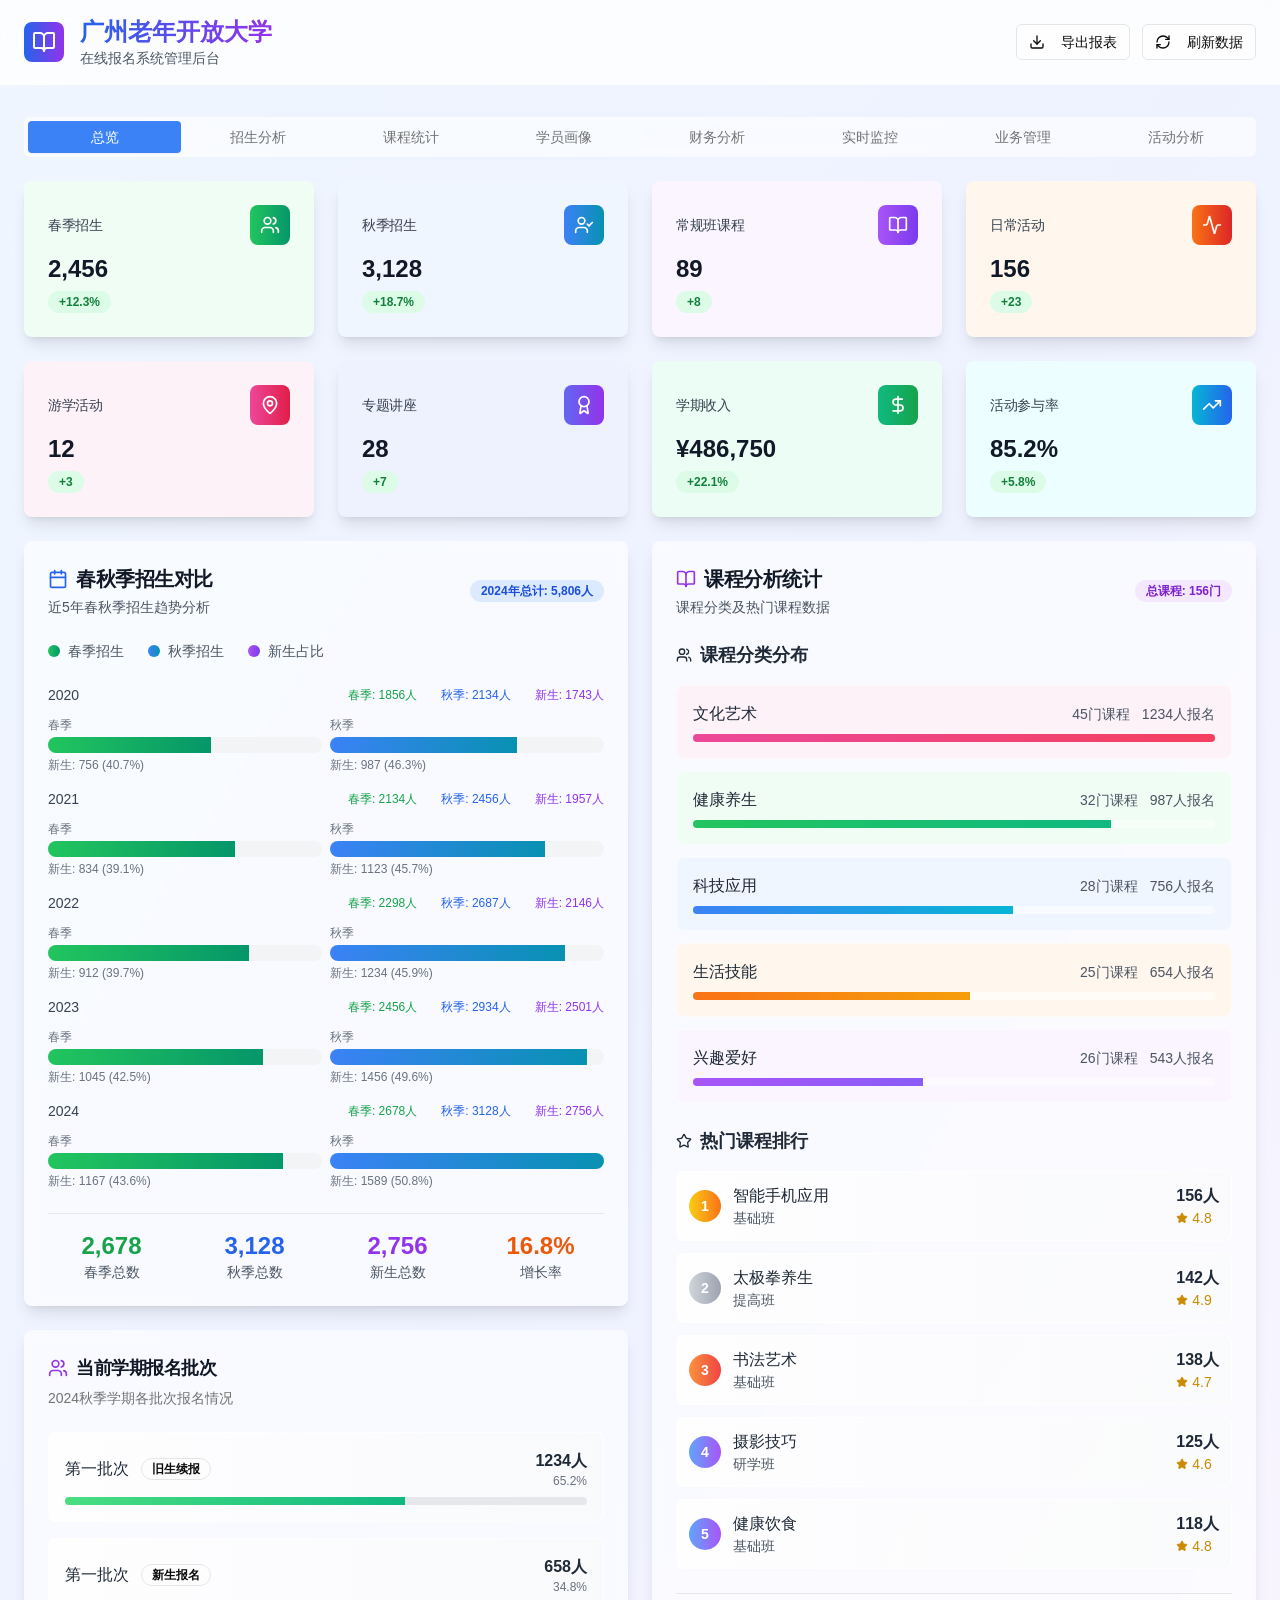
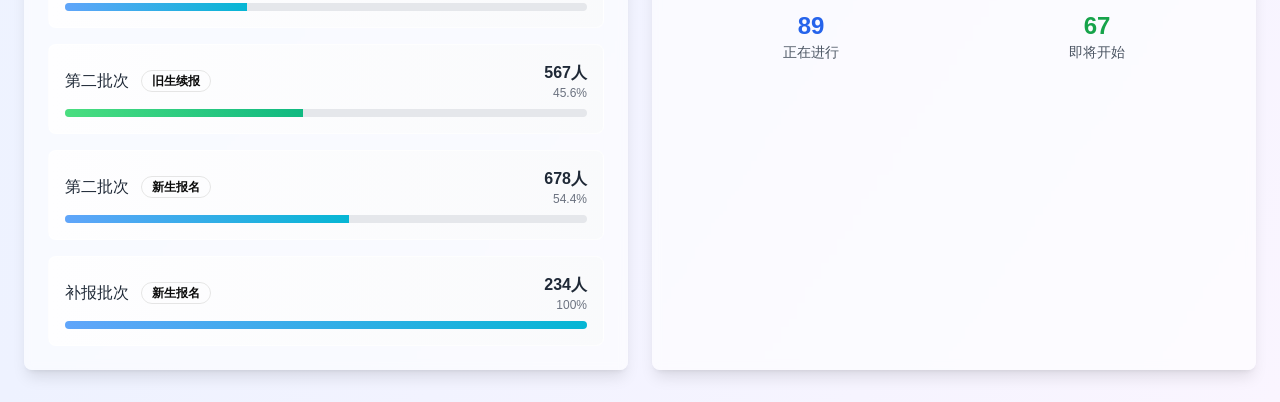
==== index.html @ aa8b7268 "1" ====
<!DOCTYPE html><html lang="en"><head><meta charSet="utf-8"/><meta name="viewport" content="width=device-width, initial-scale=1"/><link rel="stylesheet" href="/_next/static/css/b74362255d3bb824.css" data-precedence="next"/><link rel="preload" as="script" fetchPriority="low" href="/_next/static/chunks/webpack-a87dceded5ee0d50.js"/><script src="/_next/static/chunks/4bd1b696-b2f30d2e9eb17d4a.js" async=""></script><script src="/_next/static/chunks/684-841aa5c72e5dba58.js" async=""></script><script src="/_next/static/chunks/main-app-ece3ab0567546ac9.js" async=""></script><script src="/_next/static/chunks/624-4f4c54f05e955991.js" async=""></script><script src="/_next/static/chunks/app/page-f64d7dfcd59897cc.js" async=""></script><title>v0 App</title><meta name="description" content="Created with v0"/><meta name="generator" content="v0.dev"/><script src="/_next/static/chunks/polyfills-42372ed130431b0a.js" noModule=""></script></head><body><!--$--><div class="min-h-screen bg-gradient-to-br from-blue-50 via-indigo-50 to-purple-50"><header class="bg-white/80 backdrop-blur-md border-b border-white/20 sticky top-0 z-50"><div class="container mx-auto px-6 py-4"><div class="flex items-center justify-between"><div class="flex items-center space-x-4"><div class="w-10 h-10 bg-gradient-to-r from-blue-600 to-purple-600 rounded-lg flex items-center justify-center"><svg xmlns="http://www.w3.org/2000/svg" width="24" height="24" viewBox="0 0 24 24" fill="none" stroke="currentColor" stroke-width="2" stroke-linecap="round" stroke-linejoin="round" class="lucide lucide-book-open w-6 h-6 text-white"><path d="M12 7v14"></path><path d="M3 18a1 1 0 0 1-1-1V4a1 1 0 0 1 1-1h5a4 4 0 0 1 4 4 4 4 0 0 1 4-4h5a1 1 0 0 1 1 1v13a1 1 0 0 1-1 1h-6a3 3 0 0 0-3 3 3 3 0 0 0-3-3z"></path></svg></div><div><h1 class="text-2xl font-bold bg-gradient-to-r from-blue-600 to-purple-600 bg-clip-text text-transparent">广州老年开放大学</h1><p class="text-sm text-gray-600">在线报名系统管理后台</p></div></div><div class="flex items-center space-x-3"><button class="inline-flex items-center justify-center gap-2 whitespace-nowrap text-sm font-medium ring-offset-background transition-colors focus-visible:outline-none focus-visible:ring-2 focus-visible:ring-ring focus-visible:ring-offset-2 disabled:pointer-events-none disabled:opacity-50 [&amp;_svg]:pointer-events-none [&amp;_svg]:size-4 [&amp;_svg]:shrink-0 border border-input hover:bg-accent hover:text-accent-foreground h-9 rounded-md px-3 bg-white/50"><svg xmlns="http://www.w3.org/2000/svg" width="24" height="24" viewBox="0 0 24 24" fill="none" stroke="currentColor" stroke-width="2" stroke-linecap="round" stroke-linejoin="round" class="lucide lucide-download w-4 h-4 mr-2"><path d="M21 15v4a2 2 0 0 1-2 2H5a2 2 0 0 1-2-2v-4"></path><polyline points="7 10 12 15 17 10"></polyline><line x1="12" x2="12" y1="15" y2="3"></line></svg>导出报表</button><button class="inline-flex items-center justify-center gap-2 whitespace-nowrap text-sm font-medium ring-offset-background transition-colors focus-visible:outline-none focus-visible:ring-2 focus-visible:ring-ring focus-visible:ring-offset-2 disabled:pointer-events-none disabled:opacity-50 [&amp;_svg]:pointer-events-none [&amp;_svg]:size-4 [&amp;_svg]:shrink-0 border border-input hover:bg-accent hover:text-accent-foreground h-9 rounded-md px-3 bg-white/50"><svg xmlns="http://www.w3.org/2000/svg" width="24" height="24" viewBox="0 0 24 24" fill="none" stroke="currentColor" stroke-width="2" stroke-linecap="round" stroke-linejoin="round" class="lucide lucide-refresh-cw w-4 h-4 mr-2"><path d="M3 12a9 9 0 0 1 9-9 9.75 9.75 0 0 1 6.74 2.74L21 8"></path><path d="M21 3v5h-5"></path><path d="M21 12a9 9 0 0 1-9 9 9.75 9.75 0 0 1-6.74-2.74L3 16"></path><path d="M8 16H3v5"></path></svg>刷新数据</button></div></div></div></header><div class="container mx-auto px-6 py-8"><div dir="ltr" data-orientation="horizontal" class="space-y-6"><div role="tablist" aria-orientation="horizontal" class="h-10 items-center justify-center rounded-md p-1 text-muted-foreground grid w-full grid-cols-8 bg-white/60 backdrop-blur-sm" tabindex="-1" data-orientation="horizontal" style="outline:none"><button type="button" role="tab" aria-selected="true" aria-controls="radix-«R4fb»-content-overview" data-state="active" id="radix-«R4fb»-trigger-overview" class="inline-flex items-center justify-center whitespace-nowrap rounded-sm px-3 py-1.5 text-sm font-medium ring-offset-background transition-all focus-visible:outline-none focus-visible:ring-2 focus-visible:ring-ring focus-visible:ring-offset-2 disabled:pointer-events-none disabled:opacity-50 data-[state=active]:shadow-sm data-[state=active]:bg-blue-500 data-[state=active]:text-white" tabindex="-1" data-orientation="horizontal" data-radix-collection-item="">总览</button><button type="button" role="tab" aria-selected="false" aria-controls="radix-«R4fb»-content-enrollment" data-state="inactive" id="radix-«R4fb»-trigger-enrollment" class="inline-flex items-center justify-center whitespace-nowrap rounded-sm px-3 py-1.5 text-sm font-medium ring-offset-background transition-all focus-visible:outline-none focus-visible:ring-2 focus-visible:ring-ring focus-visible:ring-offset-2 disabled:pointer-events-none disabled:opacity-50 data-[state=active]:shadow-sm data-[state=active]:bg-green-500 data-[state=active]:text-white" tabindex="-1" data-orientation="horizontal" data-radix-collection-item="">招生分析</button><button type="button" role="tab" aria-selected="false" aria-controls="radix-«R4fb»-content-courses" data-state="inactive" id="radix-«R4fb»-trigger-courses" class="inline-flex items-center justify-center whitespace-nowrap rounded-sm px-3 py-1.5 text-sm font-medium ring-offset-background transition-all focus-visible:outline-none focus-visible:ring-2 focus-visible:ring-ring focus-visible:ring-offset-2 disabled:pointer-events-none disabled:opacity-50 data-[state=active]:shadow-sm data-[state=active]:bg-purple-500 data-[state=active]:text-white" tabindex="-1" data-orientation="horizontal" data-radix-collection-item="">课程统计</button><button type="button" role="tab" aria-selected="false" aria-controls="radix-«R4fb»-content-students" data-state="inactive" id="radix-«R4fb»-trigger-students" class="inline-flex items-center justify-center whitespace-nowrap rounded-sm px-3 py-1.5 text-sm font-medium ring-offset-background transition-all focus-visible:outline-none focus-visible:ring-2 focus-visible:ring-ring focus-visible:ring-offset-2 disabled:pointer-events-none disabled:opacity-50 data-[state=active]:shadow-sm data-[state=active]:bg-orange-500 data-[state=active]:text-white" tabindex="-1" data-orientation="horizontal" data-radix-collection-item="">学员画像</button><button type="button" role="tab" aria-selected="false" aria-controls="radix-«R4fb»-content-financial" data-state="inactive" id="radix-«R4fb»-trigger-financial" class="inline-flex items-center justify-center whitespace-nowrap rounded-sm px-3 py-1.5 text-sm font-medium ring-offset-background transition-all focus-visible:outline-none focus-visible:ring-2 focus-visible:ring-ring focus-visible:ring-offset-2 disabled:pointer-events-none disabled:opacity-50 data-[state=active]:shadow-sm data-[state=active]:bg-emerald-500 data-[state=active]:text-white" tabindex="-1" data-orientation="horizontal" data-radix-collection-item="">财务分析</button><button type="button" role="tab" aria-selected="false" aria-controls="radix-«R4fb»-content-realtime" data-state="inactive" id="radix-«R4fb»-trigger-realtime" class="inline-flex items-center justify-center whitespace-nowrap rounded-sm px-3 py-1.5 text-sm font-medium ring-offset-background transition-all focus-visible:outline-none focus-visible:ring-2 focus-visible:ring-ring focus-visible:ring-offset-2 disabled:pointer-events-none disabled:opacity-50 data-[state=active]:shadow-sm data-[state=active]:bg-red-500 data-[state=active]:text-white" tabindex="-1" data-orientation="horizontal" data-radix-collection-item="">实时监控</button><button type="button" role="tab" aria-selected="false" aria-controls="radix-«R4fb»-content-management" data-state="inactive" id="radix-«R4fb»-trigger-management" class="inline-flex items-center justify-center whitespace-nowrap rounded-sm px-3 py-1.5 text-sm font-medium ring-offset-background transition-all focus-visible:outline-none focus-visible:ring-2 focus-visible:ring-ring focus-visible:ring-offset-2 disabled:pointer-events-none disabled:opacity-50 data-[state=active]:shadow-sm data-[state=active]:bg-indigo-500 data-[state=active]:text-white" tabindex="-1" data-orientation="horizontal" data-radix-collection-item="">业务管理</button><button type="button" role="tab" aria-selected="false" aria-controls="radix-«R4fb»-content-activities" data-state="inactive" id="radix-«R4fb»-trigger-activities" class="inline-flex items-center justify-center whitespace-nowrap rounded-sm px-3 py-1.5 text-sm font-medium ring-offset-background transition-all focus-visible:outline-none focus-visible:ring-2 focus-visible:ring-ring focus-visible:ring-offset-2 disabled:pointer-events-none disabled:opacity-50 data-[state=active]:shadow-sm data-[state=active]:bg-pink-500 data-[state=active]:text-white" tabindex="-1" data-orientation="horizontal" data-radix-collection-item="">活动分析</button></div><div data-state="active" data-orientation="horizontal" role="tabpanel" aria-labelledby="radix-«R4fb»-trigger-overview" id="radix-«R4fb»-content-overview" tabindex="0" class="mt-2 ring-offset-background focus-visible:outline-none focus-visible:ring-2 focus-visible:ring-ring focus-visible:ring-offset-2 space-y-6" style="animation-duration:0s"><div class="grid grid-cols-1 md:grid-cols-2 lg:grid-cols-4 gap-6"><div class="rounded-lg text-card-foreground bg-green-50 border-0 shadow-lg hover:shadow-xl transition-all duration-300 hover:scale-105"><div class="p-6 flex flex-row items-center justify-between space-y-0 pb-2"><div class="tracking-tight text-sm font-medium text-gray-700">春季招生</div><div class="w-10 h-10 rounded-lg bg-gradient-to-r from-green-500 to-emerald-600 flex items-center justify-center"><svg xmlns="http://www.w3.org/2000/svg" width="24" height="24" viewBox="0 0 24 24" fill="none" stroke="currentColor" stroke-width="2" stroke-linecap="round" stroke-linejoin="round" class="lucide lucide-users w-5 h-5 text-white"><path d="M16 21v-2a4 4 0 0 0-4-4H6a4 4 0 0 0-4 4v2"></path><circle cx="9" cy="7" r="4"></circle><path d="M22 21v-2a4 4 0 0 0-3-3.87"></path><path d="M16 3.13a4 4 0 0 1 0 7.75"></path></svg></div></div><div class="p-6 pt-0"><div class="text-2xl font-bold text-gray-900 mb-1">2,456</div><div class="inline-flex items-center rounded-full border px-2.5 py-0.5 font-semibold transition-colors focus:outline-none focus:ring-2 focus:ring-ring focus:ring-offset-2 border-transparent text-xs bg-green-100 text-green-700 hover:bg-green-100">+12.3%</div></div></div><div class="rounded-lg text-card-foreground bg-blue-50 border-0 shadow-lg hover:shadow-xl transition-all duration-300 hover:scale-105"><div class="p-6 flex flex-row items-center justify-between space-y-0 pb-2"><div class="tracking-tight text-sm font-medium text-gray-700">秋季招生</div><div class="w-10 h-10 rounded-lg bg-gradient-to-r from-blue-500 to-cyan-600 flex items-center justify-center"><svg xmlns="http://www.w3.org/2000/svg" width="24" height="24" viewBox="0 0 24 24" fill="none" stroke="currentColor" stroke-width="2" stroke-linecap="round" stroke-linejoin="round" class="lucide lucide-user-check w-5 h-5 text-white"><path d="M16 21v-2a4 4 0 0 0-4-4H6a4 4 0 0 0-4 4v2"></path><circle cx="9" cy="7" r="4"></circle><polyline points="16 11 18 13 22 9"></polyline></svg></div></div><div class="p-6 pt-0"><div class="text-2xl font-bold text-gray-900 mb-1">3,128</div><div class="inline-flex items-center rounded-full border px-2.5 py-0.5 font-semibold transition-colors focus:outline-none focus:ring-2 focus:ring-ring focus:ring-offset-2 border-transparent text-xs bg-green-100 text-green-700 hover:bg-green-100">+18.7%</div></div></div><div class="rounded-lg text-card-foreground bg-purple-50 border-0 shadow-lg hover:shadow-xl transition-all duration-300 hover:scale-105"><div class="p-6 flex flex-row items-center justify-between space-y-0 pb-2"><div class="tracking-tight text-sm font-medium text-gray-700">常规班课程</div><div class="w-10 h-10 rounded-lg bg-gradient-to-r from-purple-500 to-violet-600 flex items-center justify-center"><svg xmlns="http://www.w3.org/2000/svg" width="24" height="24" viewBox="0 0 24 24" fill="none" stroke="currentColor" stroke-width="2" stroke-linecap="round" stroke-linejoin="round" class="lucide lucide-book-open w-5 h-5 text-white"><path d="M12 7v14"></path><path d="M3 18a1 1 0 0 1-1-1V4a1 1 0 0 1 1-1h5a4 4 0 0 1 4 4 4 4 0 0 1 4-4h5a1 1 0 0 1 1 1v13a1 1 0 0 1-1 1h-6a3 3 0 0 0-3 3 3 3 0 0 0-3-3z"></path></svg></div></div><div class="p-6 pt-0"><div class="text-2xl font-bold text-gray-900 mb-1">89</div><div class="inline-flex items-center rounded-full border px-2.5 py-0.5 font-semibold transition-colors focus:outline-none focus:ring-2 focus:ring-ring focus:ring-offset-2 border-transparent text-xs bg-green-100 text-green-700 hover:bg-green-100">+8</div></div></div><div class="rounded-lg text-card-foreground bg-orange-50 border-0 shadow-lg hover:shadow-xl transition-all duration-300 hover:scale-105"><div class="p-6 flex flex-row items-center justify-between space-y-0 pb-2"><div class="tracking-tight text-sm font-medium text-gray-700">日常活动</div><div class="w-10 h-10 rounded-lg bg-gradient-to-r from-orange-500 to-red-600 flex items-center justify-center"><svg xmlns="http://www.w3.org/2000/svg" width="24" height="24" viewBox="0 0 24 24" fill="none" stroke="currentColor" stroke-width="2" stroke-linecap="round" stroke-linejoin="round" class="lucide lucide-activity w-5 h-5 text-white"><path d="M22 12h-2.48a2 2 0 0 0-1.93 1.46l-2.35 8.36a.25.25 0 0 1-.48 0L9.24 2.18a.25.25 0 0 0-.48 0l-2.35 8.36A2 2 0 0 1 4.49 12H2"></path></svg></div></div><div class="p-6 pt-0"><div class="text-2xl font-bold text-gray-900 mb-1">156</div><div class="inline-flex items-center rounded-full border px-2.5 py-0.5 font-semibold transition-colors focus:outline-none focus:ring-2 focus:ring-ring focus:ring-offset-2 border-transparent text-xs bg-green-100 text-green-700 hover:bg-green-100">+23</div></div></div><div class="rounded-lg text-card-foreground bg-pink-50 border-0 shadow-lg hover:shadow-xl transition-all duration-300 hover:scale-105"><div class="p-6 flex flex-row items-center justify-between space-y-0 pb-2"><div class="tracking-tight text-sm font-medium text-gray-700">游学活动</div><div class="w-10 h-10 rounded-lg bg-gradient-to-r from-pink-500 to-rose-600 flex items-center justify-center"><svg xmlns="http://www.w3.org/2000/svg" width="24" height="24" viewBox="0 0 24 24" fill="none" stroke="currentColor" stroke-width="2" stroke-linecap="round" stroke-linejoin="round" class="lucide lucide-map-pin w-5 h-5 text-white"><path d="M20 10c0 4.993-5.539 10.193-7.399 11.799a1 1 0 0 1-1.202 0C9.539 20.193 4 14.993 4 10a8 8 0 0 1 16 0"></path><circle cx="12" cy="10" r="3"></circle></svg></div></div><div class="p-6 pt-0"><div class="text-2xl font-bold text-gray-900 mb-1">12</div><div class="inline-flex items-center rounded-full border px-2.5 py-0.5 font-semibold transition-colors focus:outline-none focus:ring-2 focus:ring-ring focus:ring-offset-2 border-transparent text-xs bg-green-100 text-green-700 hover:bg-green-100">+3</div></div></div><div class="rounded-lg text-card-foreground bg-indigo-50 border-0 shadow-lg hover:shadow-xl transition-all duration-300 hover:scale-105"><div class="p-6 flex flex-row items-center justify-between space-y-0 pb-2"><div class="tracking-tight text-sm font-medium text-gray-700">专题讲座</div><div class="w-10 h-10 rounded-lg bg-gradient-to-r from-indigo-500 to-purple-600 flex items-center justify-center"><svg xmlns="http://www.w3.org/2000/svg" width="24" height="24" viewBox="0 0 24 24" fill="none" stroke="currentColor" stroke-width="2" stroke-linecap="round" stroke-linejoin="round" class="lucide lucide-award w-5 h-5 text-white"><path d="m15.477 12.89 1.515 8.526a.5.5 0 0 1-.81.47l-3.58-2.687a1 1 0 0 0-1.197 0l-3.586 2.686a.5.5 0 0 1-.81-.469l1.514-8.526"></path><circle cx="12" cy="8" r="6"></circle></svg></div></div><div class="p-6 pt-0"><div class="text-2xl font-bold text-gray-900 mb-1">28</div><div class="inline-flex items-center rounded-full border px-2.5 py-0.5 font-semibold transition-colors focus:outline-none focus:ring-2 focus:ring-ring focus:ring-offset-2 border-transparent text-xs bg-green-100 text-green-700 hover:bg-green-100">+7</div></div></div><div class="rounded-lg text-card-foreground bg-emerald-50 border-0 shadow-lg hover:shadow-xl transition-all duration-300 hover:scale-105"><div class="p-6 flex flex-row items-center justify-between space-y-0 pb-2"><div class="tracking-tight text-sm font-medium text-gray-700">学期收入</div><div class="w-10 h-10 rounded-lg bg-gradient-to-r from-emerald-500 to-green-600 flex items-center justify-center"><svg xmlns="http://www.w3.org/2000/svg" width="24" height="24" viewBox="0 0 24 24" fill="none" stroke="currentColor" stroke-width="2" stroke-linecap="round" stroke-linejoin="round" class="lucide lucide-dollar-sign w-5 h-5 text-white"><line x1="12" x2="12" y1="2" y2="22"></line><path d="M17 5H9.5a3.5 3.5 0 0 0 0 7h5a3.5 3.5 0 0 1 0 7H6"></path></svg></div></div><div class="p-6 pt-0"><div class="text-2xl font-bold text-gray-900 mb-1">¥486,750</div><div class="inline-flex items-center rounded-full border px-2.5 py-0.5 font-semibold transition-colors focus:outline-none focus:ring-2 focus:ring-ring focus:ring-offset-2 border-transparent text-xs bg-green-100 text-green-700 hover:bg-green-100">+22.1%</div></div></div><div class="rounded-lg text-card-foreground bg-cyan-50 border-0 shadow-lg hover:shadow-xl transition-all duration-300 hover:scale-105"><div class="p-6 flex flex-row items-center justify-between space-y-0 pb-2"><div class="tracking-tight text-sm font-medium text-gray-700">活动参与率</div><div class="w-10 h-10 rounded-lg bg-gradient-to-r from-cyan-500 to-blue-600 flex items-center justify-center"><svg xmlns="http://www.w3.org/2000/svg" width="24" height="24" viewBox="0 0 24 24" fill="none" stroke="currentColor" stroke-width="2" stroke-linecap="round" stroke-linejoin="round" class="lucide lucide-trending-up w-5 h-5 text-white"><polyline points="22 7 13.5 15.5 8.5 10.5 2 17"></polyline><polyline points="16 7 22 7 22 13"></polyline></svg></div></div><div class="p-6 pt-0"><div class="text-2xl font-bold text-gray-900 mb-1">85.2%</div><div class="inline-flex items-center rounded-full border px-2.5 py-0.5 font-semibold transition-colors focus:outline-none focus:ring-2 focus:ring-ring focus:ring-offset-2 border-transparent text-xs bg-green-100 text-green-700 hover:bg-green-100">+5.8%</div></div></div></div><div class="grid grid-cols-1 lg:grid-cols-2 gap-6"><div class="space-y-6"><div class="rounded-lg text-card-foreground bg-white/60 backdrop-blur-sm border-0 shadow-lg"><div class="flex flex-col space-y-1.5 p-6"><div class="flex items-center justify-between"><div><div class="tracking-tight text-xl font-bold text-gray-900 flex items-center gap-2"><svg xmlns="http://www.w3.org/2000/svg" width="24" height="24" viewBox="0 0 24 24" fill="none" stroke="currentColor" stroke-width="2" stroke-linecap="round" stroke-linejoin="round" class="lucide lucide-calendar w-5 h-5 text-blue-600"><path d="M8 2v4"></path><path d="M16 2v4"></path><rect width="18" height="18" x="3" y="4" rx="2"></rect><path d="M3 10h18"></path></svg>春秋季招生对比</div><div class="text-sm text-gray-600 mt-1">近5年春秋季招生趋势分析</div></div><div class="inline-flex items-center rounded-full border px-2.5 py-0.5 text-xs font-semibold transition-colors focus:outline-none focus:ring-2 focus:ring-ring focus:ring-offset-2 border-transparent bg-blue-100 text-blue-700 hover:bg-blue-100">2024年总计: 5,806人</div></div></div><div class="p-6 pt-0"><div class="space-y-6"><div class="flex items-center gap-6 text-sm"><div class="flex items-center gap-2"><div class="w-3 h-3 rounded-full bg-gradient-to-r from-green-500 to-emerald-600"></div><span class="text-gray-600">春季招生</span></div><div class="flex items-center gap-2"><div class="w-3 h-3 rounded-full bg-gradient-to-r from-blue-500 to-cyan-600"></div><span class="text-gray-600">秋季招生</span></div><div class="flex items-center gap-2"><div class="w-3 h-3 rounded-full bg-gradient-to-r from-purple-500 to-violet-600"></div><span class="text-gray-600">新生占比</span></div></div><div class="space-y-4"><div class="space-y-3"><div class="flex items-center justify-between text-sm"><span class="font-medium text-gray-700 w-12">2020</span><div class="flex items-center gap-6 text-xs"><span class="text-green-600">春季: <!-- -->1856<!-- -->人</span><span class="text-blue-600">秋季: <!-- -->2134<!-- -->人</span><span class="text-purple-600">新生: <!-- -->1743<!-- -->人</span></div></div><div class="grid grid-cols-2 gap-2"><div class="space-y-1"><div class="text-xs text-gray-500">春季</div><div class="flex h-4 bg-gray-100 rounded-full overflow-hidden"><div class="bg-gradient-to-r from-green-500 to-emerald-600 transition-all duration-1000 ease-out" style="width:59.33503836317136%"></div></div><div class="text-xs text-gray-500">新生: <!-- -->756<!-- --> (<!-- -->40.7<!-- -->%)</div></div><div class="space-y-1"><div class="text-xs text-gray-500">秋季</div><div class="flex h-4 bg-gray-100 rounded-full overflow-hidden"><div class="bg-gradient-to-r from-blue-500 to-cyan-600 transition-all duration-1000 ease-out" style="width:68.22250639386189%"></div></div><div class="text-xs text-gray-500">新生: <!-- -->987<!-- --> (<!-- -->46.3<!-- -->%)</div></div></div></div><div class="space-y-3"><div class="flex items-center justify-between text-sm"><span class="font-medium text-gray-700 w-12">2021</span><div class="flex items-center gap-6 text-xs"><span class="text-green-600">春季: <!-- -->2134<!-- -->人</span><span class="text-blue-600">秋季: <!-- -->2456<!-- -->人</span><span class="text-purple-600">新生: <!-- -->1957<!-- -->人</span></div></div><div class="grid grid-cols-2 gap-2"><div class="space-y-1"><div class="text-xs text-gray-500">春季</div><div class="flex h-4 bg-gray-100 rounded-full overflow-hidden"><div class="bg-gradient-to-r from-green-500 to-emerald-600 transition-all duration-1000 ease-out" style="width:68.22250639386189%"></div></div><div class="text-xs text-gray-500">新生: <!-- -->834<!-- --> (<!-- -->39.1<!-- -->%)</div></div><div class="space-y-1"><div class="text-xs text-gray-500">秋季</div><div class="flex h-4 bg-gray-100 rounded-full overflow-hidden"><div class="bg-gradient-to-r from-blue-500 to-cyan-600 transition-all duration-1000 ease-out" style="width:78.51662404092072%"></div></div><div class="text-xs text-gray-500">新生: <!-- -->1123<!-- --> (<!-- -->45.7<!-- -->%)</div></div></div></div><div class="space-y-3"><div class="flex items-center justify-between text-sm"><span class="font-medium text-gray-700 w-12">2022</span><div class="flex items-center gap-6 text-xs"><span class="text-green-600">春季: <!-- -->2298<!-- -->人</span><span class="text-blue-600">秋季: <!-- -->2687<!-- -->人</span><span class="text-purple-600">新生: <!-- -->2146<!-- -->人</span></div></div><div class="grid grid-cols-2 gap-2"><div class="space-y-1"><div class="text-xs text-gray-500">春季</div><div class="flex h-4 bg-gray-100 rounded-full overflow-hidden"><div class="bg-gradient-to-r from-green-500 to-emerald-600 transition-all duration-1000 ease-out" style="width:73.46547314578005%"></div></div><div class="text-xs text-gray-500">新生: <!-- -->912<!-- --> (<!-- -->39.7<!-- -->%)</div></div><div class="space-y-1"><div class="text-xs text-gray-500">秋季</div><div class="flex h-4 bg-gray-100 rounded-full overflow-hidden"><div class="bg-gradient-to-r from-blue-500 to-cyan-600 transition-all duration-1000 ease-out" style="width:85.90153452685422%"></div></div><div class="text-xs text-gray-500">新生: <!-- -->1234<!-- --> (<!-- -->45.9<!-- -->%)</div></div></div></div><div class="space-y-3"><div class="flex items-center justify-between text-sm"><span class="font-medium text-gray-700 w-12">2023</span><div class="flex items-center gap-6 text-xs"><span class="text-green-600">春季: <!-- -->2456<!-- -->人</span><span class="text-blue-600">秋季: <!-- -->2934<!-- -->人</span><span class="text-purple-600">新生: <!-- -->2501<!-- -->人</span></div></div><div class="grid grid-cols-2 gap-2"><div class="space-y-1"><div class="text-xs text-gray-500">春季</div><div class="flex h-4 bg-gray-100 rounded-full overflow-hidden"><div class="bg-gradient-to-r from-green-500 to-emerald-600 transition-all duration-1000 ease-out" style="width:78.51662404092072%"></div></div><div class="text-xs text-gray-500">新生: <!-- -->1045<!-- --> (<!-- -->42.5<!-- -->%)</div></div><div class="space-y-1"><div class="text-xs text-gray-500">秋季</div><div class="flex h-4 bg-gray-100 rounded-full overflow-hidden"><div class="bg-gradient-to-r from-blue-500 to-cyan-600 transition-all duration-1000 ease-out" style="width:93.79795396419436%"></div></div><div class="text-xs text-gray-500">新生: <!-- -->1456<!-- --> (<!-- -->49.6<!-- -->%)</div></div></div></div><div class="space-y-3"><div class="flex items-center justify-between text-sm"><span class="font-medium text-gray-700 w-12">2024</span><div class="flex items-center gap-6 text-xs"><span class="text-green-600">春季: <!-- -->2678<!-- -->人</span><span class="text-blue-600">秋季: <!-- -->3128<!-- -->人</span><span class="text-purple-600">新生: <!-- -->2756<!-- -->人</span></div></div><div class="grid grid-cols-2 gap-2"><div class="space-y-1"><div class="text-xs text-gray-500">春季</div><div class="flex h-4 bg-gray-100 rounded-full overflow-hidden"><div class="bg-gradient-to-r from-green-500 to-emerald-600 transition-all duration-1000 ease-out" style="width:85.61381074168798%"></div></div><div class="text-xs text-gray-500">新生: <!-- -->1167<!-- --> (<!-- -->43.6<!-- -->%)</div></div><div class="space-y-1"><div class="text-xs text-gray-500">秋季</div><div class="flex h-4 bg-gray-100 rounded-full overflow-hidden"><div class="bg-gradient-to-r from-blue-500 to-cyan-600 transition-all duration-1000 ease-out" style="width:100%"></div></div><div class="text-xs text-gray-500">新生: <!-- -->1589<!-- --> (<!-- -->50.8<!-- -->%)</div></div></div></div></div><div class="grid grid-cols-4 gap-4 pt-4 border-t border-gray-200"><div class="text-center"><div class="text-2xl font-bold text-green-600">2,678</div><div class="text-sm text-gray-600">春季总数</div></div><div class="text-center"><div class="text-2xl font-bold text-blue-600">3,128</div><div class="text-sm text-gray-600">秋季总数</div></div><div class="text-center"><div class="text-2xl font-bold text-purple-600">2,756</div><div class="text-sm text-gray-600">新生总数</div></div><div class="text-center"><div class="text-2xl font-bold text-orange-600">16.8%</div><div class="text-sm text-gray-600">增长率</div></div></div></div></div></div><div class="rounded-lg text-card-foreground bg-white/60 backdrop-blur-sm border-0 shadow-lg"><div class="flex flex-col space-y-1.5 p-6"><div class="tracking-tight text-lg font-bold text-gray-900 flex items-center gap-2"><svg xmlns="http://www.w3.org/2000/svg" width="24" height="24" viewBox="0 0 24 24" fill="none" stroke="currentColor" stroke-width="2" stroke-linecap="round" stroke-linejoin="round" class="lucide lucide-users w-5 h-5 text-purple-600"><path d="M16 21v-2a4 4 0 0 0-4-4H6a4 4 0 0 0-4 4v2"></path><circle cx="9" cy="7" r="4"></circle><path d="M22 21v-2a4 4 0 0 0-3-3.87"></path><path d="M16 3.13a4 4 0 0 1 0 7.75"></path></svg>当前学期报名批次</div><div class="text-sm text-muted-foreground">2024秋季学期各批次报名情况</div></div><div class="p-6 pt-0"><div class="space-y-4"><div class="p-4 bg-gradient-to-r from-white/80 to-gray-50/80 rounded-lg border border-white/50"><div class="flex items-center justify-between mb-2"><div class="flex items-center gap-3"><span class="font-medium text-gray-800">第一批次</span><div class="inline-flex items-center rounded-full border px-2.5 py-0.5 font-semibold transition-colors focus:outline-none focus:ring-2 focus:ring-ring focus:ring-offset-2 text-foreground text-xs">旧生续报</div></div><div class="text-right"><span class="font-semibold text-gray-800">1234<!-- -->人</span><div class="text-xs text-gray-500">65.2<!-- -->%</div></div></div><div class="h-2 bg-gray-200 rounded-full overflow-hidden"><div class="h-full transition-all duration-1000 ease-out bg-gradient-to-r from-green-400 to-emerald-500" style="width:65.2%"></div></div></div><div class="p-4 bg-gradient-to-r from-white/80 to-gray-50/80 rounded-lg border border-white/50"><div class="flex items-center justify-between mb-2"><div class="flex items-center gap-3"><span class="font-medium text-gray-800">第一批次</span><div class="inline-flex items-center rounded-full border px-2.5 py-0.5 font-semibold transition-colors focus:outline-none focus:ring-2 focus:ring-ring focus:ring-offset-2 text-foreground text-xs">新生报名</div></div><div class="text-right"><span class="font-semibold text-gray-800">658<!-- -->人</span><div class="text-xs text-gray-500">34.8<!-- -->%</div></div></div><div class="h-2 bg-gray-200 rounded-full overflow-hidden"><div class="h-full transition-all duration-1000 ease-out bg-gradient-to-r from-blue-400 to-cyan-500" style="width:34.8%"></div></div></div><div class="p-4 bg-gradient-to-r from-white/80 to-gray-50/80 rounded-lg border border-white/50"><div class="flex items-center justify-between mb-2"><div class="flex items-center gap-3"><span class="font-medium text-gray-800">第二批次</span><div class="inline-flex items-center rounded-full border px-2.5 py-0.5 font-semibold transition-colors focus:outline-none focus:ring-2 focus:ring-ring focus:ring-offset-2 text-foreground text-xs">旧生续报</div></div><div class="text-right"><span class="font-semibold text-gray-800">567<!-- -->人</span><div class="text-xs text-gray-500">45.6<!-- -->%</div></div></div><div class="h-2 bg-gray-200 rounded-full overflow-hidden"><div class="h-full transition-all duration-1000 ease-out bg-gradient-to-r from-green-400 to-emerald-500" style="width:45.6%"></div></div></div><div class="p-4 bg-gradient-to-r from-white/80 to-gray-50/80 rounded-lg border border-white/50"><div class="flex items-center justify-between mb-2"><div class="flex items-center gap-3"><span class="font-medium text-gray-800">第二批次</span><div class="inline-flex items-center rounded-full border px-2.5 py-0.5 font-semibold transition-colors focus:outline-none focus:ring-2 focus:ring-ring focus:ring-offset-2 text-foreground text-xs">新生报名</div></div><div class="text-right"><span class="font-semibold text-gray-800">678<!-- -->人</span><div class="text-xs text-gray-500">54.4<!-- -->%</div></div></div><div class="h-2 bg-gray-200 rounded-full overflow-hidden"><div class="h-full transition-all duration-1000 ease-out bg-gradient-to-r from-blue-400 to-cyan-500" style="width:54.4%"></div></div></div><div class="p-4 bg-gradient-to-r from-white/80 to-gray-50/80 rounded-lg border border-white/50"><div class="flex items-center justify-between mb-2"><div class="flex items-center gap-3"><span class="font-medium text-gray-800">补报批次</span><div class="inline-flex items-center rounded-full border px-2.5 py-0.5 font-semibold transition-colors focus:outline-none focus:ring-2 focus:ring-ring focus:ring-offset-2 text-foreground text-xs">新生报名</div></div><div class="text-right"><span class="font-semibold text-gray-800">234<!-- -->人</span><div class="text-xs text-gray-500">100<!-- -->%</div></div></div><div class="h-2 bg-gray-200 rounded-full overflow-hidden"><div class="h-full transition-all duration-1000 ease-out bg-gradient-to-r from-blue-400 to-cyan-500" style="width:100%"></div></div></div></div></div></div></div><div class="rounded-lg text-card-foreground bg-white/60 backdrop-blur-sm border-0 shadow-lg"><div class="flex flex-col space-y-1.5 p-6"><div class="flex items-center justify-between"><div><div class="tracking-tight text-xl font-bold text-gray-900 flex items-center gap-2"><svg xmlns="http://www.w3.org/2000/svg" width="24" height="24" viewBox="0 0 24 24" fill="none" stroke="currentColor" stroke-width="2" stroke-linecap="round" stroke-linejoin="round" class="lucide lucide-book-open w-5 h-5 text-purple-600"><path d="M12 7v14"></path><path d="M3 18a1 1 0 0 1-1-1V4a1 1 0 0 1 1-1h5a4 4 0 0 1 4 4 4 4 0 0 1 4-4h5a1 1 0 0 1 1 1v13a1 1 0 0 1-1 1h-6a3 3 0 0 0-3 3 3 3 0 0 0-3-3z"></path></svg>课程分析统计</div><div class="text-sm text-gray-600 mt-1">课程分类及热门课程数据</div></div><div class="inline-flex items-center rounded-full border px-2.5 py-0.5 text-xs font-semibold transition-colors focus:outline-none focus:ring-2 focus:ring-ring focus:ring-offset-2 border-transparent bg-purple-100 text-purple-700 hover:bg-purple-100">总课程: 156门</div></div></div><div class="p-6 pt-0 space-y-6"><div><h3 class="text-lg font-semibold text-gray-800 mb-4 flex items-center gap-2"><svg xmlns="http://www.w3.org/2000/svg" width="24" height="24" viewBox="0 0 24 24" fill="none" stroke="currentColor" stroke-width="2" stroke-linecap="round" stroke-linejoin="round" class="lucide lucide-users w-4 h-4"><path d="M16 21v-2a4 4 0 0 0-4-4H6a4 4 0 0 0-4 4v2"></path><circle cx="9" cy="7" r="4"></circle><path d="M22 21v-2a4 4 0 0 0-3-3.87"></path><path d="M16 3.13a4 4 0 0 1 0 7.75"></path></svg>课程分类分布</h3><div class="space-y-3"><div class="p-4 rounded-lg bg-pink-50 border border-white/50"><div class="flex items-center justify-between mb-2"><span class="font-medium text-gray-800">文化艺术</span><div class="flex items-center gap-3 text-sm text-gray-600"><span>45<!-- -->门课程</span><span>1234<!-- -->人报名</span></div></div><div class="flex h-2 bg-white/50 rounded-full overflow-hidden"><div class="bg-gradient-to-r from-pink-500 to-rose-500 transition-all duration-1000 ease-out" style="width:100%"></div></div></div><div class="p-4 rounded-lg bg-green-50 border border-white/50"><div class="flex items-center justify-between mb-2"><span class="font-medium text-gray-800">健康养生</span><div class="flex items-center gap-3 text-sm text-gray-600"><span>32<!-- -->门课程</span><span>987<!-- -->人报名</span></div></div><div class="flex h-2 bg-white/50 rounded-full overflow-hidden"><div class="bg-gradient-to-r from-green-500 to-emerald-500 transition-all duration-1000 ease-out" style="width:79.98379254457049%"></div></div></div><div class="p-4 rounded-lg bg-blue-50 border border-white/50"><div class="flex items-center justify-between mb-2"><span class="font-medium text-gray-800">科技应用</span><div class="flex items-center gap-3 text-sm text-gray-600"><span>28<!-- -->门课程</span><span>756<!-- -->人报名</span></div></div><div class="flex h-2 bg-white/50 rounded-full overflow-hidden"><div class="bg-gradient-to-r from-blue-500 to-cyan-500 transition-all duration-1000 ease-out" style="width:61.26418152350082%"></div></div></div><div class="p-4 rounded-lg bg-orange-50 border border-white/50"><div class="flex items-center justify-between mb-2"><span class="font-medium text-gray-800">生活技能</span><div class="flex items-center gap-3 text-sm text-gray-600"><span>25<!-- -->门课程</span><span>654<!-- -->人报名</span></div></div><div class="flex h-2 bg-white/50 rounded-full overflow-hidden"><div class="bg-gradient-to-r from-orange-500 to-amber-500 transition-all duration-1000 ease-out" style="width:52.99837925445705%"></div></div></div><div class="p-4 rounded-lg bg-purple-50 border border-white/50"><div class="flex items-center justify-between mb-2"><span class="font-medium text-gray-800">兴趣爱好</span><div class="flex items-center gap-3 text-sm text-gray-600"><span>26<!-- -->门课程</span><span>543<!-- -->人报名</span></div></div><div class="flex h-2 bg-white/50 rounded-full overflow-hidden"><div class="bg-gradient-to-r from-purple-500 to-violet-500 transition-all duration-1000 ease-out" style="width:44.0032414910859%"></div></div></div></div></div><div><h3 class="text-lg font-semibold text-gray-800 mb-4 flex items-center gap-2"><svg xmlns="http://www.w3.org/2000/svg" width="24" height="24" viewBox="0 0 24 24" fill="none" stroke="currentColor" stroke-width="2" stroke-linecap="round" stroke-linejoin="round" class="lucide lucide-star w-4 h-4"><path d="M11.525 2.295a.53.53 0 0 1 .95 0l2.31 4.679a2.123 2.123 0 0 0 1.595 1.16l5.166.756a.53.53 0 0 1 .294.904l-3.736 3.638a2.123 2.123 0 0 0-.611 1.878l.882 5.14a.53.53 0 0 1-.771.56l-4.618-2.428a2.122 2.122 0 0 0-1.973 0L6.396 21.01a.53.53 0 0 1-.77-.56l.881-5.139a2.122 2.122 0 0 0-.611-1.879L2.16 9.795a.53.53 0 0 1 .294-.906l5.165-.755a2.122 2.122 0 0 0 1.597-1.16z"></path></svg>热门课程排行</h3><div class="space-y-3"><div class="flex items-center justify-between p-3 bg-gradient-to-r from-white/80 to-gray-50/80 rounded-lg border border-white/50"><div class="flex items-center gap-3"><div class="w-8 h-8 rounded-full flex items-center justify-center text-white font-bold text-sm bg-gradient-to-r from-yellow-400 to-orange-500">1</div><div><div class="font-medium text-gray-800">智能手机应用</div><div class="text-sm text-gray-600">基础班</div></div></div><div class="text-right"><div class="font-semibold text-gray-800">156<!-- -->人</div><div class="text-sm text-yellow-600 flex items-center gap-1"><svg xmlns="http://www.w3.org/2000/svg" width="24" height="24" viewBox="0 0 24 24" fill="none" stroke="currentColor" stroke-width="2" stroke-linecap="round" stroke-linejoin="round" class="lucide lucide-star w-3 h-3 fill-current"><path d="M11.525 2.295a.53.53 0 0 1 .95 0l2.31 4.679a2.123 2.123 0 0 0 1.595 1.16l5.166.756a.53.53 0 0 1 .294.904l-3.736 3.638a2.123 2.123 0 0 0-.611 1.878l.882 5.14a.53.53 0 0 1-.771.56l-4.618-2.428a2.122 2.122 0 0 0-1.973 0L6.396 21.01a.53.53 0 0 1-.77-.56l.881-5.139a2.122 2.122 0 0 0-.611-1.879L2.16 9.795a.53.53 0 0 1 .294-.906l5.165-.755a2.122 2.122 0 0 0 1.597-1.16z"></path></svg>4.8</div></div></div><div class="flex items-center justify-between p-3 bg-gradient-to-r from-white/80 to-gray-50/80 rounded-lg border border-white/50"><div class="flex items-center gap-3"><div class="w-8 h-8 rounded-full flex items-center justify-center text-white font-bold text-sm bg-gradient-to-r from-gray-300 to-gray-400">2</div><div><div class="font-medium text-gray-800">太极拳养生</div><div class="text-sm text-gray-600">提高班</div></div></div><div class="text-right"><div class="font-semibold text-gray-800">142<!-- -->人</div><div class="text-sm text-yellow-600 flex items-center gap-1"><svg xmlns="http://www.w3.org/2000/svg" width="24" height="24" viewBox="0 0 24 24" fill="none" stroke="currentColor" stroke-width="2" stroke-linecap="round" stroke-linejoin="round" class="lucide lucide-star w-3 h-3 fill-current"><path d="M11.525 2.295a.53.53 0 0 1 .95 0l2.31 4.679a2.123 2.123 0 0 0 1.595 1.16l5.166.756a.53.53 0 0 1 .294.904l-3.736 3.638a2.123 2.123 0 0 0-.611 1.878l.882 5.14a.53.53 0 0 1-.771.56l-4.618-2.428a2.122 2.122 0 0 0-1.973 0L6.396 21.01a.53.53 0 0 1-.77-.56l.881-5.139a2.122 2.122 0 0 0-.611-1.879L2.16 9.795a.53.53 0 0 1 .294-.906l5.165-.755a2.122 2.122 0 0 0 1.597-1.16z"></path></svg>4.9</div></div></div><div class="flex items-center justify-between p-3 bg-gradient-to-r from-white/80 to-gray-50/80 rounded-lg border border-white/50"><div class="flex items-center gap-3"><div class="w-8 h-8 rounded-full flex items-center justify-center text-white font-bold text-sm bg-gradient-to-r from-orange-400 to-red-500">3</div><div><div class="font-medium text-gray-800">书法艺术</div><div class="text-sm text-gray-600">基础班</div></div></div><div class="text-right"><div class="font-semibold text-gray-800">138<!-- -->人</div><div class="text-sm text-yellow-600 flex items-center gap-1"><svg xmlns="http://www.w3.org/2000/svg" width="24" height="24" viewBox="0 0 24 24" fill="none" stroke="currentColor" stroke-width="2" stroke-linecap="round" stroke-linejoin="round" class="lucide lucide-star w-3 h-3 fill-current"><path d="M11.525 2.295a.53.53 0 0 1 .95 0l2.31 4.679a2.123 2.123 0 0 0 1.595 1.16l5.166.756a.53.53 0 0 1 .294.904l-3.736 3.638a2.123 2.123 0 0 0-.611 1.878l.882 5.14a.53.53 0 0 1-.771.56l-4.618-2.428a2.122 2.122 0 0 0-1.973 0L6.396 21.01a.53.53 0 0 1-.77-.56l.881-5.139a2.122 2.122 0 0 0-.611-1.879L2.16 9.795a.53.53 0 0 1 .294-.906l5.165-.755a2.122 2.122 0 0 0 1.597-1.16z"></path></svg>4.7</div></div></div><div class="flex items-center justify-between p-3 bg-gradient-to-r from-white/80 to-gray-50/80 rounded-lg border border-white/50"><div class="flex items-center gap-3"><div class="w-8 h-8 rounded-full flex items-center justify-center text-white font-bold text-sm bg-gradient-to-r from-blue-400 to-purple-500">4</div><div><div class="font-medium text-gray-800">摄影技巧</div><div class="text-sm text-gray-600">研学班</div></div></div><div class="text-right"><div class="font-semibold text-gray-800">125<!-- -->人</div><div class="text-sm text-yellow-600 flex items-center gap-1"><svg xmlns="http://www.w3.org/2000/svg" width="24" height="24" viewBox="0 0 24 24" fill="none" stroke="currentColor" stroke-width="2" stroke-linecap="round" stroke-linejoin="round" class="lucide lucide-star w-3 h-3 fill-current"><path d="M11.525 2.295a.53.53 0 0 1 .95 0l2.31 4.679a2.123 2.123 0 0 0 1.595 1.16l5.166.756a.53.53 0 0 1 .294.904l-3.736 3.638a2.123 2.123 0 0 0-.611 1.878l.882 5.14a.53.53 0 0 1-.771.56l-4.618-2.428a2.122 2.122 0 0 0-1.973 0L6.396 21.01a.53.53 0 0 1-.77-.56l.881-5.139a2.122 2.122 0 0 0-.611-1.879L2.16 9.795a.53.53 0 0 1 .294-.906l5.165-.755a2.122 2.122 0 0 0 1.597-1.16z"></path></svg>4.6</div></div></div><div class="flex items-center justify-between p-3 bg-gradient-to-r from-white/80 to-gray-50/80 rounded-lg border border-white/50"><div class="flex items-center gap-3"><div class="w-8 h-8 rounded-full flex items-center justify-center text-white font-bold text-sm bg-gradient-to-r from-blue-400 to-purple-500">5</div><div><div class="font-medium text-gray-800">健康饮食</div><div class="text-sm text-gray-600">基础班</div></div></div><div class="text-right"><div class="font-semibold text-gray-800">118<!-- -->人</div><div class="text-sm text-yellow-600 flex items-center gap-1"><svg xmlns="http://www.w3.org/2000/svg" width="24" height="24" viewBox="0 0 24 24" fill="none" stroke="currentColor" stroke-width="2" stroke-linecap="round" stroke-linejoin="round" class="lucide lucide-star w-3 h-3 fill-current"><path d="M11.525 2.295a.53.53 0 0 1 .95 0l2.31 4.679a2.123 2.123 0 0 0 1.595 1.16l5.166.756a.53.53 0 0 1 .294.904l-3.736 3.638a2.123 2.123 0 0 0-.611 1.878l.882 5.14a.53.53 0 0 1-.771.56l-4.618-2.428a2.122 2.122 0 0 0-1.973 0L6.396 21.01a.53.53 0 0 1-.77-.56l.881-5.139a2.122 2.122 0 0 0-.611-1.879L2.16 9.795a.53.53 0 0 1 .294-.906l5.165-.755a2.122 2.122 0 0 0 1.597-1.16z"></path></svg>4.8</div></div></div></div></div><div class="grid grid-cols-2 gap-4 pt-4 border-t border-gray-200"><div class="text-center"><div class="text-2xl font-bold text-blue-600">89</div><div class="text-sm text-gray-600">正在进行</div></div><div class="text-center"><div class="text-2xl font-bold text-green-600">67</div><div class="text-sm text-gray-600">即将开始</div></div></div></div></div></div></div><div data-state="inactive" data-orientation="horizontal" role="tabpanel" aria-labelledby="radix-«R4fb»-trigger-enrollment" hidden="" id="radix-«R4fb»-content-enrollment" tabindex="0" class="mt-2 ring-offset-background focus-visible:outline-none focus-visible:ring-2 focus-visible:ring-ring focus-visible:ring-offset-2 space-y-6"></div><div data-state="inactive" data-orientation="horizontal" role="tabpanel" aria-labelledby="radix-«R4fb»-trigger-courses" hidden="" id="radix-«R4fb»-content-courses" tabindex="0" class="mt-2 ring-offset-background focus-visible:outline-none focus-visible:ring-2 focus-visible:ring-ring focus-visible:ring-offset-2 space-y-6"></div><div data-state="inactive" data-orientation="horizontal" role="tabpanel" aria-labelledby="radix-«R4fb»-trigger-students" hidden="" id="radix-«R4fb»-content-students" tabindex="0" class="mt-2 ring-offset-background focus-visible:outline-none focus-visible:ring-2 focus-visible:ring-ring focus-visible:ring-offset-2 space-y-6"></div><div data-state="inactive" data-orientation="horizontal" role="tabpanel" aria-labelledby="radix-«R4fb»-trigger-financial" hidden="" id="radix-«R4fb»-content-financial" tabindex="0" class="mt-2 ring-offset-background focus-visible:outline-none focus-visible:ring-2 focus-visible:ring-ring focus-visible:ring-offset-2 space-y-6"></div><div data-state="inactive" data-orientation="horizontal" role="tabpanel" aria-labelledby="radix-«R4fb»-trigger-realtime" hidden="" id="radix-«R4fb»-content-realtime" tabindex="0" class="mt-2 ring-offset-background focus-visible:outline-none focus-visible:ring-2 focus-visible:ring-ring focus-visible:ring-offset-2 space-y-6"></div><div data-state="inactive" data-orientation="horizontal" role="tabpanel" aria-labelledby="radix-«R4fb»-trigger-management" hidden="" id="radix-«R4fb»-content-management" tabindex="0" class="mt-2 ring-offset-background focus-visible:outline-none focus-visible:ring-2 focus-visible:ring-ring focus-visible:ring-offset-2 space-y-6"></div><div data-state="inactive" data-orientation="horizontal" role="tabpanel" aria-labelledby="radix-«R4fb»-trigger-activities" hidden="" id="radix-«R4fb»-content-activities" tabindex="0" class="mt-2 ring-offset-background focus-visible:outline-none focus-visible:ring-2 focus-visible:ring-ring focus-visible:ring-offset-2 space-y-6"></div></div></div></div><!--/$--><script src="/_next/static/chunks/webpack-a87dceded5ee0d50.js" async=""></script><script>(self.__next_f=self.__next_f||[]).push([0])</script><script>self.__next_f.push([1,"1:\"$Sreact.fragment\"\n2:I[7555,[],\"\"]\n3:I[1295,[],\"\"]\n4:I[894,[],\"ClientPageRoot\"]\n5:I[8285,[\"624\",\"static/chunks/624-4f4c54f05e955991.js\",\"974\",\"static/chunks/app/page-f64d7dfcd59897cc.js\"],\"default\"]\n8:I[9665,[],\"OutletBoundary\"]\nb:I[9665,[],\"ViewportBoundary\"]\nd:I[9665,[],\"MetadataBoundary\"]\nf:I[6614,[],\"\"]\n:HL[\"/_next/static/css/b74362255d3bb824.css\",\"style\"]\n"])</script><script>self.__next_f.push([1,"0:{\"P\":null,\"b\":\"SwG8rTHRjcIukRJQx7RuS\",\"p\":\"\",\"c\":[\"\",\"\"],\"i\":false,\"f\":[[[\"\",{\"children\":[\"__PAGE__\",{}]},\"$undefined\",\"$undefined\",true],[\"\",[\"$\",\"$1\",\"c\",{\"children\":[[[\"$\",\"link\",\"0\",{\"rel\":\"stylesheet\",\"href\":\"/_next/static/css/b74362255d3bb824.css\",\"precedence\":\"next\",\"crossOrigin\":\"$undefined\",\"nonce\":\"$undefined\"}]],[\"$\",\"html\",null,{\"lang\":\"en\",\"children\":[\"$\",\"body\",null,{\"children\":[\"$\",\"$L2\",null,{\"parallelRouterKey\":\"children\",\"error\":\"$undefined\",\"errorStyles\":\"$undefined\",\"errorScripts\":\"$undefined\",\"template\":[\"$\",\"$L3\",null,{}],\"templateStyles\":\"$undefined\",\"templateScripts\":\"$undefined\",\"notFound\":[[[\"$\",\"title\",null,{\"children\":\"404: This page could not be found.\"}],[\"$\",\"div\",null,{\"style\":{\"fontFamily\":\"system-ui,\\\"Segoe UI\\\",Roboto,Helvetica,Arial,sans-serif,\\\"Apple Color Emoji\\\",\\\"Segoe UI Emoji\\\"\",\"height\":\"100vh\",\"textAlign\":\"center\",\"display\":\"flex\",\"flexDirection\":\"column\",\"alignItems\":\"center\",\"justifyContent\":\"center\"},\"children\":[\"$\",\"div\",null,{\"children\":[[\"$\",\"style\",null,{\"dangerouslySetInnerHTML\":{\"__html\":\"body{color:#000;background:#fff;margin:0}.next-error-h1{border-right:1px solid rgba(0,0,0,.3)}@media (prefers-color-scheme:dark){body{color:#fff;background:#000}.next-error-h1{border-right:1px solid rgba(255,255,255,.3)}}\"}}],[\"$\",\"h1\",null,{\"className\":\"next-error-h1\",\"style\":{\"display\":\"inline-block\",\"margin\":\"0 20px 0 0\",\"padding\":\"0 23px 0 0\",\"fontSize\":24,\"fontWeight\":500,\"verticalAlign\":\"top\",\"lineHeight\":\"49px\"},\"children\":404}],[\"$\",\"div\",null,{\"style\":{\"display\":\"inline-block\"},\"children\":[\"$\",\"h2\",null,{\"style\":{\"fontSize\":14,\"fontWeight\":400,\"lineHeight\":\"49px\",\"margin\":0},\"children\":\"This page could not be found.\"}]}]]}]}]],[]],\"forbidden\":\"$undefined\",\"unauthorized\":\"$undefined\"}]}]}]]}],{\"children\":[\"__PAGE__\",[\"$\",\"$1\",\"c\",{\"children\":[[\"$\",\"$L4\",null,{\"Component\":\"$5\",\"searchParams\":{},\"params\":{},\"promises\":[\"$@6\",\"$@7\"]}],\"$undefined\",null,[\"$\",\"$L8\",null,{\"children\":[\"$L9\",\"$La\",null]}]]}],{},null,false]},[null,[],[]],false],[\"$\",\"$1\",\"h\",{\"children\":[null,[\"$\",\"$1\",\"LH6D6I-_lmtS7eR-kJLWv\",{\"children\":[[\"$\",\"$Lb\",null,{\"children\":\"$Lc\"}],null]}],[\"$\",\"$Ld\",null,{\"children\":\"$Le\"}]]}],false]],\"m\":\"$undefined\",\"G\":[\"$f\",\"$undefined\"],\"s\":false,\"S\":true}\n"])</script><script>self.__next_f.push([1,"6:{}\n7:{}\n"])</script><script>self.__next_f.push([1,"c:[[\"$\",\"meta\",\"0\",{\"charSet\":\"utf-8\"}],[\"$\",\"meta\",\"1\",{\"name\":\"viewport\",\"content\":\"width=device-width, initial-scale=1\"}]]\n9:null\n"])</script><script>self.__next_f.push([1,"a:null\ne:[[\"$\",\"title\",\"0\",{\"children\":\"v0 App\"}],[\"$\",\"meta\",\"1\",{\"name\":\"description\",\"content\":\"Created with v0\"}],[\"$\",\"meta\",\"2\",{\"name\":\"generator\",\"content\":\"v0.dev\"}]]\n"])</script></body></html>
---- _next/static/css/b74362255d3bb824.css ----
*,:after,:before{--tw-border-spacing-x:0;--tw-border-spacing-y:0;--tw-translate-x:0;--tw-translate-y:0;--tw-rotate:0;--tw-skew-x:0;--tw-skew-y:0;--tw-scale-x:1;--tw-scale-y:1;--tw-pan-x: ;--tw-pan-y: ;--tw-pinch-zoom: ;--tw-scroll-snap-strictness:proximity;--tw-gradient-from-position: ;--tw-gradient-via-position: ;--tw-gradient-to-position: ;--tw-ordinal: ;--tw-slashed-zero: ;--tw-numeric-figure: ;--tw-numeric-spacing: ;--tw-numeric-fraction: ;--tw-ring-inset: ;--tw-ring-offset-width:0px;--tw-ring-offset-color:#fff;--tw-ring-color:rgb(59 130 246/0.5);--tw-ring-offset-shadow:0 0 #0000;--tw-ring-shadow:0 0 #0000;--tw-shadow:0 0 #0000;--tw-shadow-colored:0 0 #0000;--tw-blur: ;--tw-brightness: ;--tw-contrast: ;--tw-grayscale: ;--tw-hue-rotate: ;--tw-invert: ;--tw-saturate: ;--tw-sepia: ;--tw-drop-shadow: ;--tw-backdrop-blur: ;--tw-backdrop-brightness: ;--tw-backdrop-contrast: ;--tw-backdrop-grayscale: ;--tw-backdrop-hue-rotate: ;--tw-backdrop-invert: ;--tw-backdrop-opacity: ;--tw-backdrop-saturate: ;--tw-backdrop-sepia: ;--tw-contain-size: ;--tw-contain-layout: ;--tw-contain-paint: ;--tw-contain-style: }::backdrop{--tw-border-spacing-x:0;--tw-border-spacing-y:0;--tw-translate-x:0;--tw-translate-y:0;--tw-rotate:0;--tw-skew-x:0;--tw-skew-y:0;--tw-scale-x:1;--tw-scale-y:1;--tw-pan-x: ;--tw-pan-y: ;--tw-pinch-zoom: ;--tw-scroll-snap-strictness:proximity;--tw-gradient-from-position: ;--tw-gradient-via-position: ;--tw-gradient-to-position: ;--tw-ordinal: ;--tw-slashed-zero: ;--tw-numeric-figure: ;--tw-numeric-spacing: ;--tw-numeric-fraction: ;--tw-ring-inset: ;--tw-ring-offset-width:0px;--tw-ring-offset-color:#fff;--tw-ring-color:rgb(59 130 246/0.5);--tw-ring-offset-shadow:0 0 #0000;--tw-ring-shadow:0 0 #0000;--tw-shadow:0 0 #0000;--tw-shadow-colored:0 0 #0000;--tw-blur: ;--tw-brightness: ;--tw-contrast: ;--tw-grayscale: ;--tw-hue-rotate: ;--tw-invert: ;--tw-saturate: ;--tw-sepia: ;--tw-drop-shadow: ;--tw-backdrop-blur: ;--tw-backdrop-brightness: ;--tw-backdrop-contrast: ;--tw-backdrop-grayscale: ;--tw-backdrop-hue-rotate: ;--tw-backdrop-invert: ;--tw-backdrop-opacity: ;--tw-backdrop-saturate: ;--tw-backdrop-sepia: ;--tw-contain-size: ;--tw-contain-layout: ;--tw-contain-paint: ;--tw-contain-style: }/*
! tailwindcss v3.4.17 | MIT License | https://tailwindcss.com
*/*,:after,:before{box-sizing:border-box;border:0 solid #e5e7eb}:after,:before{--tw-content:""}:host,html{line-height:1.5;-webkit-text-size-adjust:100%;-moz-tab-size:4;tab-size:4;font-family:ui-sans-serif,system-ui,sans-serif,Apple Color Emoji,Segoe UI Emoji,Segoe UI Symbol,Noto Color Emoji;font-feature-settings:normal;font-variation-settings:normal;-webkit-tap-highlight-color:transparent}body{margin:0;line-height:inherit}hr{height:0;color:inherit;border-top-width:1px}abbr:where([title]){text-decoration:underline dotted}h1,h2,h3,h4,h5,h6{font-size:inherit;font-weight:inherit}a{color:inherit;text-decoration:inherit}b,strong{font-weight:bolder}code,kbd,pre,samp{font-family:ui-monospace,SFMono-Regular,Menlo,Monaco,Consolas,Liberation Mono,Courier New,monospace;font-feature-settings:normal;font-variation-settings:normal;font-size:1em}small{font-size:80%}sub,sup{font-size:75%;line-height:0;position:relative;vertical-align:baseline}sub{bottom:-.25em}sup{top:-.5em}table{text-indent:0;border-color:inherit;border-collapse:collapse}button,input,optgroup,select,textarea{font-family:inherit;font-feature-settings:inherit;font-variation-settings:inherit;font-size:100%;font-weight:inherit;line-height:inherit;letter-spacing:inherit;color:inherit;margin:0;padding:0}button,select{text-transform:none}button,input:where([type=button]),input:where([type=reset]),input:where([type=submit]){-webkit-appearance:button;background-color:transparent;background-image:none}:-moz-focusring{outline:auto}:-moz-ui-invalid{box-shadow:none}progress{vertical-align:baseline}::-webkit-inner-spin-button,::-webkit-outer-spin-button{height:auto}[type=search]{-webkit-appearance:textfield;outline-offset:-2px}::-webkit-search-decoration{-webkit-appearance:none}::-webkit-file-upload-button{-webkit-appearance:button;font:inherit}summary{display:list-item}blockquote,dd,dl,figure,h1,h2,h3,h4,h5,h6,hr,p,pre{margin:0}fieldset{margin:0}fieldset,legend{padding:0}menu,ol,ul{list-style:none;margin:0;padding:0}dialog{padding:0}textarea{resize:vertical}input::placeholder,textarea::placeholder{opacity:1;color:#9ca3af}[role=button],button{cursor:pointer}:disabled{cursor:default}audio,canvas,embed,iframe,img,object,svg,video{display:block;vertical-align:middle}img,video{max-width:100%;height:auto}[hidden]:where(:not([hidden=until-found])){display:none}:root{--background:0 0% 100%;--foreground:0 0% 3.9%;--card:0 0% 100%;--card-foreground:0 0% 3.9%;--popover:0 0% 100%;--popover-foreground:0 0% 3.9%;--primary:0 0% 9%;--primary-foreground:0 0% 98%;--secondary:0 0% 96.1%;--secondary-foreground:0 0% 9%;--muted:0 0% 96.1%;--muted-foreground:0 0% 45.1%;--accent:0 0% 96.1%;--accent-foreground:0 0% 9%;--destructive:0 84.2% 60.2%;--destructive-foreground:0 0% 98%;--border:0 0% 89.8%;--input:0 0% 89.8%;--ring:0 0% 3.9%;--chart-1:12 76% 61%;--chart-2:173 58% 39%;--chart-3:197 37% 24%;--chart-4:43 74% 66%;--chart-5:27 87% 67%;--radius:0.5rem;--sidebar-background:0 0% 98%;--sidebar-foreground:240 5.3% 26.1%;--sidebar-primary:240 5.9% 10%;--sidebar-primary-foreground:0 0% 98%;--sidebar-accent:240 4.8% 95.9%;--sidebar-accent-foreground:240 5.9% 10%;--sidebar-border:220 13% 91%;--sidebar-ring:217.2 91.2% 59.8%}.dark{--background:0 0% 3.9%;--foreground:0 0% 98%;--card:0 0% 3.9%;--card-foreground:0 0% 98%;--popover:0 0% 3.9%;--popover-foreground:0 0% 98%;--primary:0 0% 98%;--primary-foreground:0 0% 9%;--secondary:0 0% 14.9%;--secondary-foreground:0 0% 98%;--muted:0 0% 14.9%;--muted-foreground:0 0% 63.9%;--accent:0 0% 14.9%;--accent-foreground:0 0% 98%;--destructive:0 62.8% 30.6%;--destructive-foreground:0 0% 98%;--border:0 0% 14.9%;--input:0 0% 14.9%;--ring:0 0% 83.1%;--chart-1:220 70% 50%;--chart-2:160 60% 45%;--chart-3:30 80% 55%;--chart-4:280 65% 60%;--chart-5:340 75% 55%;--sidebar-background:240 5.9% 10%;--sidebar-foreground:240 4.8% 95.9%;--sidebar-primary:224.3 76.3% 48%;--sidebar-primary-foreground:0 0% 100%;--sidebar-accent:240 3.7% 15.9%;--sidebar-accent-foreground:240 4.8% 95.9%;--sidebar-border:240 3.7% 15.9%;--sidebar-ring:217.2 91.2% 59.8%}*{border-color:hsl(var(--border))}body{background-color:hsl(var(--background));color:hsl(var(--foreground))}.container{width:100%}@media (min-width:640px){.container{max-width:640px}}@media (min-width:768px){.container{max-width:768px}}@media (min-width:1024px){.container{max-width:1024px}}@media (min-width:1280px){.container{max-width:1280px}}@media (min-width:1536px){.container{max-width:1536px}}.sr-only{position:absolute;width:1px;height:1px;padding:0;margin:-1px;overflow:hidden;clip:rect(0,0,0,0);white-space:nowrap;border-width:0}.pointer-events-none{pointer-events:none}.pointer-events-auto{pointer-events:auto}.visible{visibility:visible}.invisible{visibility:hidden}.fixed{position:fixed}.absolute{position:absolute}.relative{position:relative}.sticky{position:sticky}.inset-0{inset:0}.inset-x-0{left:0;right:0}.inset-y-0{top:0;bottom:0}.-bottom-12{bottom:-3rem}.-left-12{left:-3rem}.-right-12{right:-3rem}.-top-12{top:-3rem}.bottom-0{bottom:0}.left-0{left:0}.left-1{left:.25rem}.left-1\/2{left:50%}.left-2{left:.5rem}.left-\[50\%\]{left:50%}.right-0{right:0}.right-1{right:.25rem}.right-2{right:.5rem}.right-3{right:.75rem}.right-4{right:1rem}.top-0{top:0}.top-1\.5{top:.375rem}.top-1\/2{top:50%}.top-2{top:.5rem}.top-3\.5{top:.875rem}.top-4{top:1rem}.top-\[1px\]{top:1px}.top-\[50\%\]{top:50%}.top-\[60\%\]{top:60%}.top-full{top:100%}.z-10{z-index:10}.z-20{z-index:20}.z-50{z-index:50}.z-\[100\]{z-index:100}.z-\[1\]{z-index:1}.-mx-1{margin-left:-.25rem;margin-right:-.25rem}.mx-2{margin-left:.5rem;margin-right:.5rem}.mx-3\.5{margin-left:.875rem;margin-right:.875rem}.mx-auto{margin-left:auto;margin-right:auto}.my-0\.5{margin-top:.125rem;margin-bottom:.125rem}.my-1{margin-top:.25rem;margin-bottom:.25rem}.-ml-4{margin-left:-1rem}.-mt-4{margin-top:-1rem}.mb-1{margin-bottom:.25rem}.mb-2{margin-bottom:.5rem}.mb-3{margin-bottom:.75rem}.mb-4{margin-bottom:1rem}.ml-1{margin-left:.25rem}.ml-auto{margin-left:auto}.mr-2{margin-right:.5rem}.mt-1{margin-top:.25rem}.mt-1\.5{margin-top:.375rem}.mt-2{margin-top:.5rem}.mt-24{margin-top:6rem}.mt-4{margin-top:1rem}.mt-6{margin-top:1.5rem}.mt-auto{margin-top:auto}.block{display:block}.flex{display:flex}.inline-flex{display:inline-flex}.table{display:table}.grid{display:grid}.hidden{display:none}.aspect-square{aspect-ratio:1/1}.aspect-video{aspect-ratio:16/9}.size-4{width:1rem;height:1rem}.h-1\.5{height:.375rem}.h-10{height:2.5rem}.h-11{height:2.75rem}.h-12{height:3rem}.h-2{height:.5rem}.h-2\.5{height:.625rem}.h-3{height:.75rem}.h-3\.5{height:.875rem}.h-4{height:1rem}.h-5{height:1.25rem}.h-6{height:1.5rem}.h-7{height:1.75rem}.h-8{height:2rem}.h-9{height:2.25rem}.h-\[1px\]{height:1px}.h-\[var\(--radix-navigation-menu-viewport-height\)\]{height:var(--radix-navigation-menu-viewport-height)}.h-\[var\(--radix-select-trigger-height\)\]{height:var(--radix-select-trigger-height)}.h-auto{height:auto}.h-full{height:100%}.h-px{height:1px}.h-svh{height:100svh}.max-h-80{max-height:20rem}.max-h-96{max-height:24rem}.max-h-\[300px\]{max-height:300px}.max-h-screen{max-height:100vh}.min-h-0{min-height:0}.min-h-\[80px\]{min-height:80px}.min-h-screen{min-height:100vh}.min-h-svh{min-height:100svh}.w-0{width:0}.w-1{width:.25rem}.w-10{width:2.5rem}.w-11{width:2.75rem}.w-12{width:3rem}.w-16{width:4rem}.w-2{width:.5rem}.w-2\.5{width:.625rem}.w-3{width:.75rem}.w-3\.5{width:.875rem}.w-3\/4{width:75%}.w-4{width:1rem}.w-5{width:1.25rem}.w-6{width:1.5rem}.w-64{width:16rem}.w-7{width:1.75rem}.w-72{width:18rem}.w-8{width:2rem}.w-9{width:2.25rem}.w-\[--sidebar-width\]{width:var(--sidebar-width)}.w-\[100px\]{width:100px}.w-\[1px\]{width:1px}.w-auto{width:auto}.w-full{width:100%}.w-max{width:max-content}.w-px{width:1px}.min-w-0{min-width:0}.min-w-10{min-width:2.5rem}.min-w-11{min-width:2.75rem}.min-w-5{min-width:1.25rem}.min-w-9{min-width:2.25rem}.min-w-\[12rem\]{min-width:12rem}.min-w-\[8rem\]{min-width:8rem}.min-w-\[var\(--radix-select-trigger-width\)\]{min-width:var(--radix-select-trigger-width)}.max-w-\[--skeleton-width\]{max-width:var(--skeleton-width)}.max-w-lg{max-width:32rem}.max-w-max{max-width:max-content}.flex-1{flex:1 1 0%}.flex-shrink-0,.shrink-0{flex-shrink:0}.grow{flex-grow:1}.grow-0{flex-grow:0}.basis-full{flex-basis:100%}.caption-bottom{caption-side:bottom}.border-collapse{border-collapse:collapse}.-translate-x-1\/2{--tw-translate-x:-50%}.-translate-x-1\/2,.-translate-x-px{transform:translate(var(--tw-translate-x),var(--tw-translate-y)) rotate(var(--tw-rotate)) skewX(var(--tw-skew-x)) skewY(var(--tw-skew-y)) scaleX(var(--tw-scale-x)) scaleY(var(--tw-scale-y))}.-translate-x-px{--tw-translate-x:-1px}.-translate-y-1\/2{--tw-translate-y:-50%}.-translate-y-1\/2,.translate-x-\[-50\%\]{transform:translate(var(--tw-translate-x),var(--tw-translate-y)) rotate(var(--tw-rotate)) skewX(var(--tw-skew-x)) skewY(var(--tw-skew-y)) scaleX(var(--tw-scale-x)) scaleY(var(--tw-scale-y))}.translate-x-\[-50\%\]{--tw-translate-x:-50%}.translate-x-px{--tw-translate-x:1px}.translate-x-px,.translate-y-\[-50\%\]{transform:translate(var(--tw-translate-x),var(--tw-translate-y)) rotate(var(--tw-rotate)) skewX(var(--tw-skew-x)) skewY(var(--tw-skew-y)) scaleX(var(--tw-scale-x)) scaleY(var(--tw-scale-y))}.translate-y-\[-50\%\]{--tw-translate-y:-50%}.rotate-45{--tw-rotate:45deg}.rotate-45,.rotate-90{transform:translate(var(--tw-translate-x),var(--tw-translate-y)) rotate(var(--tw-rotate)) skewX(var(--tw-skew-x)) skewY(var(--tw-skew-y)) scaleX(var(--tw-scale-x)) scaleY(var(--tw-scale-y))}.rotate-90{--tw-rotate:90deg}.transform{transform:translate(var(--tw-translate-x),var(--tw-translate-y)) rotate(var(--tw-rotate)) skewX(var(--tw-skew-x)) skewY(var(--tw-skew-y)) scaleX(var(--tw-scale-x)) scaleY(var(--tw-scale-y))}@keyframes pulse{50%{opacity:.5}}.animate-pulse{animation:pulse 2s cubic-bezier(.4,0,.6,1) infinite}.cursor-default{cursor:default}.cursor-pointer{cursor:pointer}.touch-none{touch-action:none}.select-none{user-select:none}.list-none{list-style-type:none}.grid-cols-1{grid-template-columns:repeat(1,minmax(0,1fr))}.grid-cols-2{grid-template-columns:repeat(2,minmax(0,1fr))}.grid-cols-4{grid-template-columns:repeat(4,minmax(0,1fr))}.grid-cols-8{grid-template-columns:repeat(8,minmax(0,1fr))}.flex-row{flex-direction:row}.flex-col{flex-direction:column}.flex-col-reverse{flex-direction:column-reverse}.flex-wrap{flex-wrap:wrap}.items-start{align-items:flex-start}.items-end{align-items:flex-end}.items-center{align-items:center}.items-stretch{align-items:stretch}.justify-center{justify-content:center}.justify-between{justify-content:space-between}.gap-1{gap:.25rem}.gap-1\.5{gap:.375rem}.gap-2{gap:.5rem}.gap-3{gap:.75rem}.gap-4{gap:1rem}.gap-6{gap:1.5rem}.space-x-1>:not([hidden])~:not([hidden]){--tw-space-x-reverse:0;margin-right:calc(.25rem * var(--tw-space-x-reverse));margin-left:calc(.25rem * calc(1 - var(--tw-space-x-reverse)))}.space-x-3>:not([hidden])~:not([hidden]){--tw-space-x-reverse:0;margin-right:calc(.75rem * var(--tw-space-x-reverse));margin-left:calc(.75rem * calc(1 - var(--tw-space-x-reverse)))}.space-x-4>:not([hidden])~:not([hidden]){--tw-space-x-reverse:0;margin-right:calc(1rem * var(--tw-space-x-reverse));margin-left:calc(1rem * calc(1 - var(--tw-space-x-reverse)))}.space-y-0>:not([hidden])~:not([hidden]){--tw-space-y-reverse:0;margin-top:calc(0px * calc(1 - var(--tw-space-y-reverse)));margin-bottom:calc(0px * var(--tw-space-y-reverse))}.space-y-1>:not([hidden])~:not([hidden]){--tw-space-y-reverse:0;margin-top:calc(.25rem * calc(1 - var(--tw-space-y-reverse)));margin-bottom:calc(.25rem * var(--tw-space-y-reverse))}.space-y-1\.5>:not([hidden])~:not([hidden]){--tw-space-y-reverse:0;margin-top:calc(.375rem * calc(1 - var(--tw-space-y-reverse)));margin-bottom:calc(.375rem * var(--tw-space-y-reverse))}.space-y-2>:not([hidden])~:not([hidden]){--tw-space-y-reverse:0;margin-top:calc(.5rem * calc(1 - var(--tw-space-y-reverse)));margin-bottom:calc(.5rem * var(--tw-space-y-reverse))}.space-y-3>:not([hidden])~:not([hidden]){--tw-space-y-reverse:0;margin-top:calc(.75rem * calc(1 - var(--tw-space-y-reverse)));margin-bottom:calc(.75rem * var(--tw-space-y-reverse))}.space-y-4>:not([hidden])~:not([hidden]){--tw-space-y-reverse:0;margin-top:calc(1rem * calc(1 - var(--tw-space-y-reverse)));margin-bottom:calc(1rem * var(--tw-space-y-reverse))}.space-y-6>:not([hidden])~:not([hidden]){--tw-space-y-reverse:0;margin-top:calc(1.5rem * calc(1 - var(--tw-space-y-reverse)));margin-bottom:calc(1.5rem * var(--tw-space-y-reverse))}.overflow-auto{overflow:auto}.overflow-hidden{overflow:hidden}.overflow-y-auto{overflow-y:auto}.overflow-x-hidden{overflow-x:hidden}.whitespace-nowrap{white-space:nowrap}.break-words{overflow-wrap:break-word}.rounded-\[2px\]{border-radius:2px}.rounded-\[inherit\]{border-radius:inherit}.rounded-full{border-radius:9999px}.rounded-lg{border-radius:var(--radius)}.rounded-md{border-radius:calc(var(--radius) - 2px)}.rounded-sm{border-radius:calc(var(--radius) - 4px)}.rounded-t-\[10px\]{border-top-left-radius:10px;border-top-right-radius:10px}.rounded-tl-sm{border-top-left-radius:calc(var(--radius) - 4px)}.border{border-width:1px}.border-0{border-width:0}.border-2{border-width:2px}.border-\[1\.5px\]{border-width:1.5px}.border-y{border-top-width:1px}.border-b,.border-y{border-bottom-width:1px}.border-l{border-left-width:1px}.border-r{border-right-width:1px}.border-t{border-top-width:1px}.border-dashed{border-style:dashed}.border-\[--color-border\]{border-color:var(--color-border)}.border-border\/50{border-color:hsl(var(--border)/.5)}.border-destructive{border-color:hsl(var(--destructive))}.border-destructive\/50{border-color:hsl(var(--destructive)/.5)}.border-gray-200{--tw-border-opacity:1;border-color:rgb(229 231 235/var(--tw-border-opacity,1))}.border-input{border-color:hsl(var(--input))}.border-primary{border-color:hsl(var(--primary))}.border-sidebar-border{border-color:hsl(var(--sidebar-border))}.border-transparent{border-color:transparent}.border-white\/20{border-color:rgb(255 255 255/.2)}.border-white\/50{border-color:rgb(255 255 255/.5)}.border-l-transparent{border-left-color:transparent}.border-t-transparent{border-top-color:transparent}.bg-\[--color-bg\]{background-color:var(--color-bg)}.bg-accent{background-color:hsl(var(--accent))}.bg-background{background-color:hsl(var(--background))}.bg-black\/80{background-color:rgb(0 0 0/.8)}.bg-blue-100{--tw-bg-opacity:1;background-color:rgb(219 234 254/var(--tw-bg-opacity,1))}.bg-blue-200{--tw-bg-opacity:1;background-color:rgb(191 219 254/var(--tw-bg-opacity,1))}.bg-blue-50{--tw-bg-opacity:1;background-color:rgb(239 246 255/var(--tw-bg-opacity,1))}.bg-blue-600{--tw-bg-opacity:1;background-color:rgb(37 99 235/var(--tw-bg-opacity,1))}.bg-border{background-color:hsl(var(--border))}.bg-card{background-color:hsl(var(--card))}.bg-cyan-50{--tw-bg-opacity:1;background-color:rgb(236 254 255/var(--tw-bg-opacity,1))}.bg-destructive{background-color:hsl(var(--destructive))}.bg-emerald-50{--tw-bg-opacity:1;background-color:rgb(236 253 245/var(--tw-bg-opacity,1))}.bg-foreground{background-color:hsl(var(--foreground))}.bg-gray-100{--tw-bg-opacity:1;background-color:rgb(243 244 246/var(--tw-bg-opacity,1))}.bg-gray-200{--tw-bg-opacity:1;background-color:rgb(229 231 235/var(--tw-bg-opacity,1))}.bg-green-100{--tw-bg-opacity:1;background-color:rgb(220 252 231/var(--tw-bg-opacity,1))}.bg-green-200{--tw-bg-opacity:1;background-color:rgb(187 247 208/var(--tw-bg-opacity,1))}.bg-green-50{--tw-bg-opacity:1;background-color:rgb(240 253 244/var(--tw-bg-opacity,1))}.bg-green-500{--tw-bg-opacity:1;background-color:rgb(34 197 94/var(--tw-bg-opacity,1))}.bg-green-600{--tw-bg-opacity:1;background-color:rgb(22 163 74/var(--tw-bg-opacity,1))}.bg-indigo-100{--tw-bg-opacity:1;background-color:rgb(224 231 255/var(--tw-bg-opacity,1))}.bg-indigo-50{--tw-bg-opacity:1;background-color:rgb(238 242 255/var(--tw-bg-opacity,1))}.bg-muted{background-color:hsl(var(--muted))}.bg-muted\/50{background-color:hsl(var(--muted)/.5)}.bg-orange-100{--tw-bg-opacity:1;background-color:rgb(255 237 213/var(--tw-bg-opacity,1))}.bg-orange-200{--tw-bg-opacity:1;background-color:rgb(254 215 170/var(--tw-bg-opacity,1))}.bg-orange-50{--tw-bg-opacity:1;background-color:rgb(255 247 237/var(--tw-bg-opacity,1))}.bg-orange-600{--tw-bg-opacity:1;background-color:rgb(234 88 12/var(--tw-bg-opacity,1))}.bg-pink-50{--tw-bg-opacity:1;background-color:rgb(253 242 248/var(--tw-bg-opacity,1))}.bg-popover{background-color:hsl(var(--popover))}.bg-primary{background-color:hsl(var(--primary))}.bg-purple-100{--tw-bg-opacity:1;background-color:rgb(243 232 255/var(--tw-bg-opacity,1))}.bg-purple-200{--tw-bg-opacity:1;background-color:rgb(233 213 255/var(--tw-bg-opacity,1))}.bg-purple-50{--tw-bg-opacity:1;background-color:rgb(250 245 255/var(--tw-bg-opacity,1))}.bg-purple-600{--tw-bg-opacity:1;background-color:rgb(147 51 234/var(--tw-bg-opacity,1))}.bg-red-100{--tw-bg-opacity:1;background-color:rgb(254 226 226/var(--tw-bg-opacity,1))}.bg-red-50{--tw-bg-opacity:1;background-color:rgb(254 242 242/var(--tw-bg-opacity,1))}.bg-red-500{--tw-bg-opacity:1;background-color:rgb(239 68 68/var(--tw-bg-opacity,1))}.bg-secondary{background-color:hsl(var(--secondary))}.bg-sidebar{background-color:hsl(var(--sidebar-background))}.bg-sidebar-border{background-color:hsl(var(--sidebar-border))}.bg-transparent{background-color:transparent}.bg-white\/50{background-color:rgb(255 255 255/.5)}.bg-white\/60{background-color:rgb(255 255 255/.6)}.bg-white\/80{background-color:rgb(255 255 255/.8)}.bg-yellow-100{--tw-bg-opacity:1;background-color:rgb(254 249 195/var(--tw-bg-opacity,1))}.bg-yellow-50{--tw-bg-opacity:1;background-color:rgb(254 252 232/var(--tw-bg-opacity,1))}.bg-gradient-to-br{background-image:linear-gradient(to bottom right,var(--tw-gradient-stops))}.bg-gradient-to-r{background-image:linear-gradient(to right,var(--tw-gradient-stops))}.from-blue-400{--tw-gradient-from:#60a5fa var(--tw-gradient-from-position);--tw-gradient-to:rgb(96 165 250/0) var(--tw-gradient-to-position);--tw-gradient-stops:var(--tw-gradient-from),var(--tw-gradient-to)}.from-blue-50{--tw-gradient-from:#eff6ff var(--tw-gradient-from-position);--tw-gradient-to:rgb(239 246 255/0) var(--tw-gradient-to-position);--tw-gradient-stops:var(--tw-gradient-from),var(--tw-gradient-to)}.from-blue-500{--tw-gradient-from:#3b82f6 var(--tw-gradient-from-position);--tw-gradient-to:rgb(59 130 246/0) var(--tw-gradient-to-position);--tw-gradient-stops:var(--tw-gradient-from),var(--tw-gradient-to)}.from-blue-600{--tw-gradient-from:#2563eb var(--tw-gradient-from-position);--tw-gradient-to:rgb(37 99 235/0) var(--tw-gradient-to-position);--tw-gradient-stops:var(--tw-gradient-from),var(--tw-gradient-to)}.from-cyan-500{--tw-gradient-from:#06b6d4 var(--tw-gradient-from-position);--tw-gradient-to:rgb(6 182 212/0) var(--tw-gradient-to-position);--tw-gradient-stops:var(--tw-gradient-from),var(--tw-gradient-to)}.from-emerald-500{--tw-gradient-from:#10b981 var(--tw-gradient-from-position);--tw-gradient-to:rgb(16 185 129/0) var(--tw-gradient-to-position);--tw-gradient-stops:var(--tw-gradient-from),var(--tw-gradient-to)}.from-gray-300{--tw-gradient-from:#d1d5db var(--tw-gradient-from-position);--tw-gradient-to:rgb(209 213 219/0) var(--tw-gradient-to-position);--tw-gradient-stops:var(--tw-gradient-from),var(--tw-gradient-to)}.from-green-400{--tw-gradient-from:#4ade80 var(--tw-gradient-from-position);--tw-gradient-to:rgb(74 222 128/0) var(--tw-gradient-to-position);--tw-gradient-stops:var(--tw-gradient-from),var(--tw-gradient-to)}.from-green-50{--tw-gradient-from:#f0fdf4 var(--tw-gradient-from-position);--tw-gradient-to:rgb(240 253 244/0) var(--tw-gradient-to-position);--tw-gradient-stops:var(--tw-gradient-from),var(--tw-gradient-to)}.from-green-500{--tw-gradient-from:#22c55e var(--tw-gradient-from-position);--tw-gradient-to:rgb(34 197 94/0) var(--tw-gradient-to-position);--tw-gradient-stops:var(--tw-gradient-from),var(--tw-gradient-to)}.from-indigo-400{--tw-gradient-from:#818cf8 var(--tw-gradient-from-position);--tw-gradient-to:rgb(129 140 248/0) var(--tw-gradient-to-position);--tw-gradient-stops:var(--tw-gradient-from),var(--tw-gradient-to)}.from-indigo-50{--tw-gradient-from:#eef2ff var(--tw-gradient-from-position);--tw-gradient-to:rgb(238 242 255/0) var(--tw-gradient-to-position);--tw-gradient-stops:var(--tw-gradient-from),var(--tw-gradient-to)}.from-indigo-500{--tw-gradient-from:#6366f1 var(--tw-gradient-from-position);--tw-gradient-to:rgb(99 102 241/0) var(--tw-gradient-to-position);--tw-gradient-stops:var(--tw-gradient-from),var(--tw-gradient-to)}.from-indigo-600{--tw-gradient-from:#4f46e5 var(--tw-gradient-from-position);--tw-gradient-to:rgb(79 70 229/0) var(--tw-gradient-to-position);--tw-gradient-stops:var(--tw-gradient-from),var(--tw-gradient-to)}.from-orange-400{--tw-gradient-from:#fb923c var(--tw-gradient-from-position);--tw-gradient-to:rgb(251 146 60/0) var(--tw-gradient-to-position);--tw-gradient-stops:var(--tw-gradient-from),var(--tw-gradient-to)}.from-orange-50{--tw-gradient-from:#fff7ed var(--tw-gradient-from-position);--tw-gradient-to:rgb(255 247 237/0) var(--tw-gradient-to-position);--tw-gradient-stops:var(--tw-gradient-from),var(--tw-gradient-to)}.from-orange-500{--tw-gradient-from:#f97316 var(--tw-gradient-from-position);--tw-gradient-to:rgb(249 115 22/0) var(--tw-gradient-to-position);--tw-gradient-stops:var(--tw-gradient-from),var(--tw-gradient-to)}.from-pink-400{--tw-gradient-from:#f472b6 var(--tw-gradient-from-position);--tw-gradient-to:rgb(244 114 182/0) var(--tw-gradient-to-position);--tw-gradient-stops:var(--tw-gradient-from),var(--tw-gradient-to)}.from-pink-500{--tw-gradient-from:#ec4899 var(--tw-gradient-from-position);--tw-gradient-to:rgb(236 72 153/0) var(--tw-gradient-to-position);--tw-gradient-stops:var(--tw-gradient-from),var(--tw-gradient-to)}.from-purple-400{--tw-gradient-from:#c084fc var(--tw-gradient-from-position);--tw-gradient-to:rgb(192 132 252/0) var(--tw-gradient-to-position);--tw-gradient-stops:var(--tw-gradient-from),var(--tw-gradient-to)}.from-purple-50{--tw-gradient-from:#faf5ff var(--tw-gradient-from-position);--tw-gradient-to:rgb(250 245 255/0) var(--tw-gradient-to-position);--tw-gradient-stops:var(--tw-gradient-from),var(--tw-gradient-to)}.from-purple-500{--tw-gradient-from:#a855f7 var(--tw-gradient-from-position);--tw-gradient-to:rgb(168 85 247/0) var(--tw-gradient-to-position);--tw-gradient-stops:var(--tw-gradient-from),var(--tw-gradient-to)}.from-red-400{--tw-gradient-from:#f87171 var(--tw-gradient-from-position);--tw-gradient-to:rgb(248 113 113/0) var(--tw-gradient-to-position);--tw-gradient-stops:var(--tw-gradient-from),var(--tw-gradient-to)}.from-red-500{--tw-gradient-from:#ef4444 var(--tw-gradient-from-position);--tw-gradient-to:rgb(239 68 68/0) var(--tw-gradient-to-position);--tw-gradient-stops:var(--tw-gradient-from),var(--tw-gradient-to)}.from-white\/80{--tw-gradient-from:rgb(255 255 255/0.8) var(--tw-gradient-from-position);--tw-gradient-to:rgb(255 255 255/0) var(--tw-gradient-to-position);--tw-gradient-stops:var(--tw-gradient-from),var(--tw-gradient-to)}.from-yellow-400{--tw-gradient-from:#facc15 var(--tw-gradient-from-position);--tw-gradient-to:rgb(250 204 21/0) var(--tw-gradient-to-position);--tw-gradient-stops:var(--tw-gradient-from),var(--tw-gradient-to)}.from-yellow-500{--tw-gradient-from:#eab308 var(--tw-gradient-from-position);--tw-gradient-to:rgb(234 179 8/0) var(--tw-gradient-to-position);--tw-gradient-stops:var(--tw-gradient-from),var(--tw-gradient-to)}.via-indigo-50{--tw-gradient-to:rgb(238 242 255/0) var(--tw-gradient-to-position);--tw-gradient-stops:var(--tw-gradient-from),#eef2ff var(--tw-gradient-via-position),var(--tw-gradient-to)}.to-amber-500{--tw-gradient-to:#f59e0b var(--tw-gradient-to-position)}.to-blue-500{--tw-gradient-to:#3b82f6 var(--tw-gradient-to-position)}.to-blue-600{--tw-gradient-to:#2563eb var(--tw-gradient-to-position)}.to-cyan-50{--tw-gradient-to:#ecfeff var(--tw-gradient-to-position)}.to-cyan-500{--tw-gradient-to:#06b6d4 var(--tw-gradient-to-position)}.to-cyan-600{--tw-gradient-to:#0891b2 var(--tw-gradient-to-position)}.to-emerald-50{--tw-gradient-to:#ecfdf5 var(--tw-gradient-to-position)}.to-emerald-500{--tw-gradient-to:#10b981 var(--tw-gradient-to-position)}.to-emerald-600{--tw-gradient-to:#059669 var(--tw-gradient-to-position)}.to-gray-400{--tw-gradient-to:#9ca3af var(--tw-gradient-to-position)}.to-gray-50\/80{--tw-gradient-to:rgb(249 250 251/0.8) var(--tw-gradient-to-position)}.to-green-500{--tw-gradient-to:#22c55e var(--tw-gradient-to-position)}.to-green-600{--tw-gradient-to:#16a34a var(--tw-gradient-to-position)}.to-indigo-50{--tw-gradient-to:#eef2ff var(--tw-gradient-to-position)}.to-orange-500{--tw-gradient-to:#f97316 var(--tw-gradient-to-position)}.to-orange-600{--tw-gradient-to:#ea580c var(--tw-gradient-to-position)}.to-pink-500{--tw-gradient-to:#ec4899 var(--tw-gradient-to-position)}.to-purple-50{--tw-gradient-to:#faf5ff var(--tw-gradient-to-position)}.to-purple-500{--tw-gradient-to:#a855f7 var(--tw-gradient-to-position)}.to-purple-600{--tw-gradient-to:#9333ea var(--tw-gradient-to-position)}.to-red-50{--tw-gradient-to:#fef2f2 var(--tw-gradient-to-position)}.to-red-500{--tw-gradient-to:#ef4444 var(--tw-gradient-to-position)}.to-red-600{--tw-gradient-to:#dc2626 var(--tw-gradient-to-position)}.to-rose-500{--tw-gradient-to:#f43f5e var(--tw-gradient-to-position)}.to-rose-600{--tw-gradient-to:#e11d48 var(--tw-gradient-to-position)}.to-violet-50{--tw-gradient-to:#f5f3ff var(--tw-gradient-to-position)}.to-violet-500{--tw-gradient-to:#8b5cf6 var(--tw-gradient-to-position)}.to-violet-600{--tw-gradient-to:#7c3aed var(--tw-gradient-to-position)}.bg-clip-text{background-clip:text}.fill-current{fill:currentColor}.p-0{padding:0}.p-1{padding:.25rem}.p-2{padding:.5rem}.p-3{padding:.75rem}.p-4{padding:1rem}.p-6{padding:1.5rem}.p-\[1px\]{padding:1px}.px-1{padding-left:.25rem;padding-right:.25rem}.px-2{padding-left:.5rem;padding-right:.5rem}.px-2\.5{padding-left:.625rem;padding-right:.625rem}.px-3{padding-left:.75rem;padding-right:.75rem}.px-4{padding-left:1rem;padding-right:1rem}.px-5{padding-left:1.25rem;padding-right:1.25rem}.px-6{padding-left:1.5rem;padding-right:1.5rem}.px-8{padding-left:2rem;padding-right:2rem}.py-0\.5{padding-top:.125rem;padding-bottom:.125rem}.py-1{padding-top:.25rem;padding-bottom:.25rem}.py-1\.5{padding-top:.375rem;padding-bottom:.375rem}.py-2{padding-top:.5rem;padding-bottom:.5rem}.py-3{padding-top:.75rem;padding-bottom:.75rem}.py-4{padding-top:1rem;padding-bottom:1rem}.py-6{padding-top:1.5rem;padding-bottom:1.5rem}.py-8{padding-top:2rem;padding-bottom:2rem}.pb-2{padding-bottom:.5rem}.pb-3{padding-bottom:.75rem}.pb-4{padding-bottom:1rem}.pl-2\.5{padding-left:.625rem}.pl-4{padding-left:1rem}.pl-8{padding-left:2rem}.pr-2{padding-right:.5rem}.pr-2\.5{padding-right:.625rem}.pr-8{padding-right:2rem}.pt-0{padding-top:0}.pt-1{padding-top:.25rem}.pt-2{padding-top:.5rem}.pt-3{padding-top:.75rem}.pt-4{padding-top:1rem}.text-left{text-align:left}.text-center{text-align:center}.text-right{text-align:right}.align-middle{vertical-align:middle}.font-mono{font-family:ui-monospace,SFMono-Regular,Menlo,Monaco,Consolas,Liberation Mono,Courier New,monospace}.text-2xl{font-size:1.5rem;line-height:2rem}.text-3xl{font-size:1.875rem;line-height:2.25rem}.text-\[0\.8rem\]{font-size:.8rem}.text-base{font-size:1rem;line-height:1.5rem}.text-lg{font-size:1.125rem;line-height:1.75rem}.text-sm{font-size:.875rem;line-height:1.25rem}.text-xl{font-size:1.25rem;line-height:1.75rem}.text-xs{font-size:.75rem;line-height:1rem}.font-bold{font-weight:700}.font-medium{font-weight:500}.font-normal{font-weight:400}.font-semibold{font-weight:600}.tabular-nums{--tw-numeric-spacing:tabular-nums;font-variant-numeric:var(--tw-ordinal) var(--tw-slashed-zero) var(--tw-numeric-figure) var(--tw-numeric-spacing) var(--tw-numeric-fraction)}.leading-none{line-height:1}.tracking-tight{letter-spacing:-.025em}.tracking-widest{letter-spacing:.1em}.text-accent-foreground{color:hsl(var(--accent-foreground))}.text-blue-600{--tw-text-opacity:1;color:rgb(37 99 235/var(--tw-text-opacity,1))}.text-blue-700{--tw-text-opacity:1;color:rgb(29 78 216/var(--tw-text-opacity,1))}.text-card-foreground{color:hsl(var(--card-foreground))}.text-current{color:currentColor}.text-destructive{color:hsl(var(--destructive))}.text-destructive-foreground{color:hsl(var(--destructive-foreground))}.text-foreground{color:hsl(var(--foreground))}.text-foreground\/50{color:hsl(var(--foreground)/.5)}.text-gray-500{--tw-text-opacity:1;color:rgb(107 114 128/var(--tw-text-opacity,1))}.text-gray-600{--tw-text-opacity:1;color:rgb(75 85 99/var(--tw-text-opacity,1))}.text-gray-700{--tw-text-opacity:1;color:rgb(55 65 81/var(--tw-text-opacity,1))}.text-gray-800{--tw-text-opacity:1;color:rgb(31 41 55/var(--tw-text-opacity,1))}.text-gray-900{--tw-text-opacity:1;color:rgb(17 24 39/var(--tw-text-opacity,1))}.text-green-600{--tw-text-opacity:1;color:rgb(22 163 74/var(--tw-text-opacity,1))}.text-green-700{--tw-text-opacity:1;color:rgb(21 128 61/var(--tw-text-opacity,1))}.text-indigo-600{--tw-text-opacity:1;color:rgb(79 70 229/var(--tw-text-opacity,1))}.text-indigo-700{--tw-text-opacity:1;color:rgb(67 56 202/var(--tw-text-opacity,1))}.text-muted-foreground{color:hsl(var(--muted-foreground))}.text-orange-600{--tw-text-opacity:1;color:rgb(234 88 12/var(--tw-text-opacity,1))}.text-orange-700{--tw-text-opacity:1;color:rgb(194 65 12/var(--tw-text-opacity,1))}.text-pink-600{--tw-text-opacity:1;color:rgb(219 39 119/var(--tw-text-opacity,1))}.text-popover-foreground{color:hsl(var(--popover-foreground))}.text-primary{color:hsl(var(--primary))}.text-primary-foreground{color:hsl(var(--primary-foreground))}.text-purple-600{--tw-text-opacity:1;color:rgb(147 51 234/var(--tw-text-opacity,1))}.text-purple-700{--tw-text-opacity:1;color:rgb(126 34 206/var(--tw-text-opacity,1))}.text-red-500{--tw-text-opacity:1;color:rgb(239 68 68/var(--tw-text-opacity,1))}.text-red-600{--tw-text-opacity:1;color:rgb(220 38 38/var(--tw-text-opacity,1))}.text-red-700{--tw-text-opacity:1;color:rgb(185 28 28/var(--tw-text-opacity,1))}.text-secondary-foreground{color:hsl(var(--secondary-foreground))}.text-sidebar-foreground{color:hsl(var(--sidebar-foreground))}.text-sidebar-foreground\/70{color:hsl(var(--sidebar-foreground)/.7)}.text-transparent{color:transparent}.text-white{--tw-text-opacity:1;color:rgb(255 255 255/var(--tw-text-opacity,1))}.text-yellow-600{--tw-text-opacity:1;color:rgb(202 138 4/var(--tw-text-opacity,1))}.text-yellow-700{--tw-text-opacity:1;color:rgb(161 98 7/var(--tw-text-opacity,1))}.underline-offset-4{text-underline-offset:4px}.accent-foreground{accent-color:hsl(var(--foreground))}.opacity-0{opacity:0}.opacity-50{opacity:.5}.opacity-60{opacity:.6}.opacity-70{opacity:.7}.opacity-90{opacity:.9}.shadow-\[0_0_0_1px_hsl\(var\(--sidebar-border\)\)\]{--tw-shadow:0 0 0 1px hsl(var(--sidebar-border));--tw-shadow-colored:0 0 0 1px var(--tw-shadow-color)}.shadow-\[0_0_0_1px_hsl\(var\(--sidebar-border\)\)\],.shadow-lg{box-shadow:var(--tw-ring-offset-shadow,0 0 #0000),var(--tw-ring-shadow,0 0 #0000),var(--tw-shadow)}.shadow-lg{--tw-shadow:0 10px 15px -3px rgb(0 0 0/0.1),0 4px 6px -4px rgb(0 0 0/0.1);--tw-shadow-colored:0 10px 15px -3px var(--tw-shadow-color),0 4px 6px -4px var(--tw-shadow-color)}.shadow-md{--tw-shadow:0 4px 6px -1px rgb(0 0 0/0.1),0 2px 4px -2px rgb(0 0 0/0.1);--tw-shadow-colored:0 4px 6px -1px var(--tw-shadow-color),0 2px 4px -2px var(--tw-shadow-color)}.shadow-md,.shadow-none{box-shadow:var(--tw-ring-offset-shadow,0 0 #0000),var(--tw-ring-shadow,0 0 #0000),var(--tw-shadow)}.shadow-none{--tw-shadow:0 0 #0000;--tw-shadow-colored:0 0 #0000}.shadow-sm{--tw-shadow:0 1px 2px 0 rgb(0 0 0/0.05);--tw-shadow-colored:0 1px 2px 0 var(--tw-shadow-color)}.shadow-sm,.shadow-xl{box-shadow:var(--tw-ring-offset-shadow,0 0 #0000),var(--tw-ring-shadow,0 0 #0000),var(--tw-shadow)}.shadow-xl{--tw-shadow:0 20px 25px -5px rgb(0 0 0/0.1),0 8px 10px -6px rgb(0 0 0/0.1);--tw-shadow-colored:0 20px 25px -5px var(--tw-shadow-color),0 8px 10px -6px var(--tw-shadow-color)}.outline-none{outline:2px solid transparent;outline-offset:2px}.outline{outline-style:solid}.ring{--tw-ring-offset-shadow:var(--tw-ring-inset) 0 0 0 var(--tw-ring-offset-width) var(--tw-ring-offset-color);--tw-ring-shadow:var(--tw-ring-inset) 0 0 0 calc(3px + var(--tw-ring-offset-width)) var(--tw-ring-color)}.ring,.ring-0{box-shadow:var(--tw-ring-offset-shadow),var(--tw-ring-shadow),var(--tw-shadow,0 0 #0000)}.ring-0{--tw-ring-offset-shadow:var(--tw-ring-inset) 0 0 0 var(--tw-ring-offset-width) var(--tw-ring-offset-color);--tw-ring-shadow:var(--tw-ring-inset) 0 0 0 calc(0px + var(--tw-ring-offset-width)) var(--tw-ring-color)}.ring-2{--tw-ring-offset-shadow:var(--tw-ring-inset) 0 0 0 var(--tw-ring-offset-width) var(--tw-ring-offset-color);--tw-ring-shadow:var(--tw-ring-inset) 0 0 0 calc(2px + var(--tw-ring-offset-width)) var(--tw-ring-color);box-shadow:var(--tw-ring-offset-shadow),var(--tw-ring-shadow),var(--tw-shadow,0 0 #0000)}.ring-ring{--tw-ring-color:hsl(var(--ring))}.ring-sidebar-ring{--tw-ring-color:hsl(var(--sidebar-ring))}.ring-offset-background{--tw-ring-offset-color:hsl(var(--background))}.filter{filter:var(--tw-blur) var(--tw-brightness) var(--tw-contrast) var(--tw-grayscale) var(--tw-hue-rotate) var(--tw-invert) var(--tw-saturate) var(--tw-sepia) var(--tw-drop-shadow)}.backdrop-blur-md{--tw-backdrop-blur:blur(12px)}.backdrop-blur-md,.backdrop-blur-sm{-webkit-backdrop-filter:var(--tw-backdrop-blur) var(--tw-backdrop-brightness) var(--tw-backdrop-contrast) var(--tw-backdrop-grayscale) var(--tw-backdrop-hue-rotate) var(--tw-backdrop-invert) var(--tw-backdrop-opacity) var(--tw-backdrop-saturate) var(--tw-backdrop-sepia);backdrop-filter:var(--tw-backdrop-blur) var(--tw-backdrop-brightness) var(--tw-backdrop-contrast) var(--tw-backdrop-grayscale) var(--tw-backdrop-hue-rotate) var(--tw-backdrop-invert) var(--tw-backdrop-opacity) var(--tw-backdrop-saturate) var(--tw-backdrop-sepia)}.backdrop-blur-sm{--tw-backdrop-blur:blur(4px)}.transition{transition-property:color,background-color,border-color,text-decoration-color,fill,stroke,opacity,box-shadow,transform,filter,backdrop-filter;transition-timing-function:cubic-bezier(.4,0,.2,1);transition-duration:.15s}.transition-\[left\2c right\2c width\]{transition-property:left,right,width;transition-timing-function:cubic-bezier(.4,0,.2,1);transition-duration:.15s}.transition-\[margin\2c opa\]{transition-property:margin,opa;transition-timing-function:cubic-bezier(.4,0,.2,1);transition-duration:.15s}.transition-\[width\2c height\2c padding\]{transition-property:width,height,padding;transition-timing-function:cubic-bezier(.4,0,.2,1);transition-duration:.15s}.transition-\[width\]{transition-property:width;transition-timing-function:cubic-bezier(.4,0,.2,1);transition-duration:.15s}.transition-all{transition-property:all;transition-timing-function:cubic-bezier(.4,0,.2,1);transition-duration:.15s}.transition-colors{transition-property:color,background-color,border-color,text-decoration-color,fill,stroke;transition-timing-function:cubic-bezier(.4,0,.2,1);transition-duration:.15s}.transition-opacity{transition-property:opacity;transition-timing-function:cubic-bezier(.4,0,.2,1);transition-duration:.15s}.transition-transform{transition-property:transform;transition-timing-function:cubic-bezier(.4,0,.2,1);transition-duration:.15s}.duration-1000{transition-duration:1s}.duration-200{transition-duration:.2s}.duration-300{transition-duration:.3s}.ease-in-out{transition-timing-function:cubic-bezier(.4,0,.2,1)}.ease-linear{transition-timing-function:linear}.ease-out{transition-timing-function:cubic-bezier(0,0,.2,1)}@keyframes enter{0%{opacity:var(--tw-enter-opacity,1);transform:translate3d(var(--tw-enter-translate-x,0),var(--tw-enter-translate-y,0),0) scale3d(var(--tw-enter-scale,1),var(--tw-enter-scale,1),var(--tw-enter-scale,1)) rotate(var(--tw-enter-rotate,0))}}@keyframes exit{to{opacity:var(--tw-exit-opacity,1);transform:translate3d(var(--tw-exit-translate-x,0),var(--tw-exit-translate-y,0),0) scale3d(var(--tw-exit-scale,1),var(--tw-exit-scale,1),var(--tw-exit-scale,1)) rotate(var(--tw-exit-rotate,0))}}.animate-in{animation-name:enter;animation-duration:.15s;--tw-enter-opacity:initial;--tw-enter-scale:initial;--tw-enter-rotate:initial;--tw-enter-translate-x:initial;--tw-enter-translate-y:initial}.fade-in-0{--tw-enter-opacity:0}.fade-in-80{--tw-enter-opacity:0.8}.zoom-in-95{--tw-enter-scale:.95}.duration-1000{animation-duration:1s}.duration-200{animation-duration:.2s}.duration-300{animation-duration:.3s}.ease-in-out{animation-timing-function:cubic-bezier(.4,0,.2,1)}.ease-linear{animation-timing-function:linear}.ease-out{animation-timing-function:cubic-bezier(0,0,.2,1)}body{font-family:Arial,Helvetica,sans-serif}.file\:border-0::file-selector-button{border-width:0}.file\:bg-transparent::file-selector-button{background-color:transparent}.file\:text-sm::file-selector-button{font-size:.875rem;line-height:1.25rem}.file\:font-medium::file-selector-button{font-weight:500}.file\:text-foreground::file-selector-button{color:hsl(var(--foreground))}.placeholder\:text-muted-foreground::placeholder{color:hsl(var(--muted-foreground))}.after\:absolute:after{content:var(--tw-content);position:absolute}.after\:-inset-2:after{content:var(--tw-content);inset:-.5rem}.after\:inset-y-0:after{content:var(--tw-content);top:0;bottom:0}.after\:left-1\/2:after{content:var(--tw-content);left:50%}.after\:w-1:after{content:var(--tw-content);width:.25rem}.after\:w-\[2px\]:after{content:var(--tw-content);width:2px}.after\:-translate-x-1\/2:after{content:var(--tw-content);--tw-translate-x:-50%;transform:translate(var(--tw-translate-x),var(--tw-translate-y)) rotate(var(--tw-rotate)) skewX(var(--tw-skew-x)) skewY(var(--tw-skew-y)) scaleX(var(--tw-scale-x)) scaleY(var(--tw-scale-y))}.first\:rounded-l-md:first-child{border-top-left-radius:calc(var(--radius) - 2px);border-bottom-left-radius:calc(var(--radius) - 2px)}.first\:border-l:first-child{border-left-width:1px}.last\:rounded-r-md:last-child{border-top-right-radius:calc(var(--radius) - 2px);border-bottom-right-radius:calc(var(--radius) - 2px)}.focus-within\:relative:focus-within{position:relative}.focus-within\:z-20:focus-within{z-index:20}.hover\:scale-105:hover{--tw-scale-x:1.05;--tw-scale-y:1.05;transform:translate(var(--tw-translate-x),var(--tw-translate-y)) rotate(var(--tw-rotate)) skewX(var(--tw-skew-x)) skewY(var(--tw-skew-y)) scaleX(var(--tw-scale-x)) scaleY(var(--tw-scale-y))}.hover\:bg-accent:hover{background-color:hsl(var(--accent))}.hover\:bg-blue-100:hover{--tw-bg-opacity:1;background-color:rgb(219 234 254/var(--tw-bg-opacity,1))}.hover\:bg-destructive\/80:hover{background-color:hsl(var(--destructive)/.8)}.hover\:bg-destructive\/90:hover{background-color:hsl(var(--destructive)/.9)}.hover\:bg-gray-100:hover{--tw-bg-opacity:1;background-color:rgb(243 244 246/var(--tw-bg-opacity,1))}.hover\:bg-green-100:hover{--tw-bg-opacity:1;background-color:rgb(220 252 231/var(--tw-bg-opacity,1))}.hover\:bg-indigo-100:hover{--tw-bg-opacity:1;background-color:rgb(224 231 255/var(--tw-bg-opacity,1))}.hover\:bg-muted:hover{background-color:hsl(var(--muted))}.hover\:bg-muted\/50:hover{background-color:hsl(var(--muted)/.5)}.hover\:bg-orange-100:hover{--tw-bg-opacity:1;background-color:rgb(255 237 213/var(--tw-bg-opacity,1))}.hover\:bg-primary:hover{background-color:hsl(var(--primary))}.hover\:bg-primary\/80:hover{background-color:hsl(var(--primary)/.8)}.hover\:bg-primary\/90:hover{background-color:hsl(var(--primary)/.9)}.hover\:bg-purple-100:hover{--tw-bg-opacity:1;background-color:rgb(243 232 255/var(--tw-bg-opacity,1))}.hover\:bg-red-100:hover{--tw-bg-opacity:1;background-color:rgb(254 226 226/var(--tw-bg-opacity,1))}.hover\:bg-secondary:hover{background-color:hsl(var(--secondary))}.hover\:bg-secondary\/80:hover{background-color:hsl(var(--secondary)/.8)}.hover\:bg-sidebar-accent:hover{background-color:hsl(var(--sidebar-accent))}.hover\:bg-white\/60:hover{background-color:rgb(255 255 255/.6)}.hover\:bg-yellow-100:hover{--tw-bg-opacity:1;background-color:rgb(254 249 195/var(--tw-bg-opacity,1))}.hover\:text-accent-foreground:hover{color:hsl(var(--accent-foreground))}.hover\:text-foreground:hover{color:hsl(var(--foreground))}.hover\:text-muted-foreground:hover{color:hsl(var(--muted-foreground))}.hover\:text-primary-foreground:hover{color:hsl(var(--primary-foreground))}.hover\:text-sidebar-accent-foreground:hover{color:hsl(var(--sidebar-accent-foreground))}.hover\:underline:hover{text-decoration-line:underline}.hover\:opacity-100:hover{opacity:1}.hover\:shadow-\[0_0_0_1px_hsl\(var\(--sidebar-accent\)\)\]:hover{--tw-shadow:0 0 0 1px hsl(var(--sidebar-accent));--tw-shadow-colored:0 0 0 1px var(--tw-shadow-color)}.hover\:shadow-\[0_0_0_1px_hsl\(var\(--sidebar-accent\)\)\]:hover,.hover\:shadow-xl:hover{box-shadow:var(--tw-ring-offset-shadow,0 0 #0000),var(--tw-ring-shadow,0 0 #0000),var(--tw-shadow)}.hover\:shadow-xl:hover{--tw-shadow:0 20px 25px -5px rgb(0 0 0/0.1),0 8px 10px -6px rgb(0 0 0/0.1);--tw-shadow-colored:0 20px 25px -5px var(--tw-shadow-color),0 8px 10px -6px var(--tw-shadow-color)}.hover\:after\:bg-sidebar-border:hover:after{content:var(--tw-content);background-color:hsl(var(--sidebar-border))}.focus\:bg-accent:focus{background-color:hsl(var(--accent))}.focus\:bg-primary:focus{background-color:hsl(var(--primary))}.focus\:text-accent-foreground:focus{color:hsl(var(--accent-foreground))}.focus\:text-primary-foreground:focus{color:hsl(var(--primary-foreground))}.focus\:opacity-100:focus{opacity:1}.focus\:outline-none:focus{outline:2px solid transparent;outline-offset:2px}.focus\:ring-2:focus{--tw-ring-offset-shadow:var(--tw-ring-inset) 0 0 0 var(--tw-ring-offset-width) var(--tw-ring-offset-color);--tw-ring-shadow:var(--tw-ring-inset) 0 0 0 calc(2px + var(--tw-ring-offset-width)) var(--tw-ring-color);box-shadow:var(--tw-ring-offset-shadow),var(--tw-ring-shadow),var(--tw-shadow,0 0 #0000)}.focus\:ring-ring:focus{--tw-ring-color:hsl(var(--ring))}.focus\:ring-offset-2:focus{--tw-ring-offset-width:2px}.focus-visible\:outline-none:focus-visible{outline:2px solid transparent;outline-offset:2px}.focus-visible\:ring-1:focus-visible{--tw-ring-offset-shadow:var(--tw-ring-inset) 0 0 0 var(--tw-ring-offset-width) var(--tw-ring-offset-color);--tw-ring-shadow:var(--tw-ring-inset) 0 0 0 calc(1px + var(--tw-ring-offset-width)) var(--tw-ring-color);box-shadow:var(--tw-ring-offset-shadow),var(--tw-ring-shadow),var(--tw-shadow,0 0 #0000)}.focus-visible\:ring-2:focus-visible{--tw-ring-offset-shadow:var(--tw-ring-inset) 0 0 0 var(--tw-ring-offset-width) var(--tw-ring-offset-color);--tw-ring-shadow:var(--tw-ring-inset) 0 0 0 calc(2px + var(--tw-ring-offset-width)) var(--tw-ring-color);box-shadow:var(--tw-ring-offset-shadow),var(--tw-ring-shadow),var(--tw-shadow,0 0 #0000)}.focus-visible\:ring-ring:focus-visible{--tw-ring-color:hsl(var(--ring))}.focus-visible\:ring-sidebar-ring:focus-visible{--tw-ring-color:hsl(var(--sidebar-ring))}.focus-visible\:ring-offset-1:focus-visible{--tw-ring-offset-width:1px}.focus-visible\:ring-offset-2:focus-visible{--tw-ring-offset-width:2px}.focus-visible\:ring-offset-background:focus-visible{--tw-ring-offset-color:hsl(var(--background))}.active\:bg-sidebar-accent:active{background-color:hsl(var(--sidebar-accent))}.active\:text-sidebar-accent-foreground:active{color:hsl(var(--sidebar-accent-foreground))}.disabled\:pointer-events-none:disabled{pointer-events:none}.disabled\:cursor-not-allowed:disabled{cursor:not-allowed}.disabled\:opacity-50:disabled{opacity:.5}.group\/menu-item:focus-within .group-focus-within\/menu-item\:opacity-100{opacity:1}.group:hover .group-hover\:opacity-100,.group\/menu-item:hover .group-hover\/menu-item\:opacity-100{opacity:1}.group.destructive .group-\[\.destructive\]\:border-muted\/40{border-color:hsl(var(--muted)/.4)}.group.toaster .group-\[\.toaster\]\:border-border{border-color:hsl(var(--border))}.group.toast .group-\[\.toast\]\:bg-muted{background-color:hsl(var(--muted))}.group.toast .group-\[\.toast\]\:bg-primary{background-color:hsl(var(--primary))}.group.toaster .group-\[\.toaster\]\:bg-background{background-color:hsl(var(--background))}.group.destructive .group-\[\.destructive\]\:text-red-300{--tw-text-opacity:1;color:rgb(252 165 165/var(--tw-text-opacity,1))}.group.toast .group-\[\.toast\]\:text-muted-foreground{color:hsl(var(--muted-foreground))}.group.toast .group-\[\.toast\]\:text-primary-foreground{color:hsl(var(--primary-foreground))}.group.toaster .group-\[\.toaster\]\:text-foreground{color:hsl(var(--foreground))}.group.toaster .group-\[\.toaster\]\:shadow-lg{--tw-shadow:0 10px 15px -3px rgb(0 0 0/0.1),0 4px 6px -4px rgb(0 0 0/0.1);--tw-shadow-colored:0 10px 15px -3px var(--tw-shadow-color),0 4px 6px -4px var(--tw-shadow-color);box-shadow:var(--tw-ring-offset-shadow,0 0 #0000),var(--tw-ring-shadow,0 0 #0000),var(--tw-shadow)}.group.destructive .group-\[\.destructive\]\:hover\:border-destructive\/30:hover{border-color:hsl(var(--destructive)/.3)}.group.destructive .group-\[\.destructive\]\:hover\:bg-destructive:hover{background-color:hsl(var(--destructive))}.group.destructive .group-\[\.destructive\]\:hover\:text-destructive-foreground:hover{color:hsl(var(--destructive-foreground))}.group.destructive .group-\[\.destructive\]\:hover\:text-red-50:hover{--tw-text-opacity:1;color:rgb(254 242 242/var(--tw-text-opacity,1))}.group.destructive .group-\[\.destructive\]\:focus\:ring-destructive:focus{--tw-ring-color:hsl(var(--destructive))}.group.destructive .group-\[\.destructive\]\:focus\:ring-red-400:focus{--tw-ring-opacity:1;--tw-ring-color:rgb(248 113 113/var(--tw-ring-opacity,1))}.group.destructive .group-\[\.destructive\]\:focus\:ring-offset-red-600:focus{--tw-ring-offset-color:#dc2626}.peer\/menu-button:hover~.peer-hover\/menu-button\:text-sidebar-accent-foreground{color:hsl(var(--sidebar-accent-foreground))}.peer:disabled~.peer-disabled\:cursor-not-allowed{cursor:not-allowed}.peer:disabled~.peer-disabled\:opacity-70{opacity:.7}.has-\[\[data-variant\=inset\]\]\:bg-sidebar:has([data-variant=inset]){background-color:hsl(var(--sidebar-background))}.has-\[\:disabled\]\:opacity-50:has(:disabled){opacity:.5}.group\/menu-item:has([data-sidebar=menu-action]) .group-has-\[\[data-sidebar\=menu-action\]\]\/menu-item\:pr-8{padding-right:2rem}.aria-disabled\:pointer-events-none[aria-disabled=true]{pointer-events:none}.aria-disabled\:opacity-50[aria-disabled=true]{opacity:.5}.aria-selected\:bg-accent[aria-selected=true]{background-color:hsl(var(--accent))}.aria-selected\:bg-accent\/50[aria-selected=true]{background-color:hsl(var(--accent)/.5)}.aria-selected\:text-accent-foreground[aria-selected=true]{color:hsl(var(--accent-foreground))}.aria-selected\:text-muted-foreground[aria-selected=true]{color:hsl(var(--muted-foreground))}.aria-selected\:opacity-100[aria-selected=true]{opacity:1}.data-\[disabled\=true\]\:pointer-events-none[data-disabled=true],.data-\[disabled\]\:pointer-events-none[data-disabled]{pointer-events:none}.data-\[panel-group-direction\=vertical\]\:h-px[data-panel-group-direction=vertical]{height:1px}.data-\[panel-group-direction\=vertical\]\:w-full[data-panel-group-direction=vertical]{width:100%}.data-\[side\=bottom\]\:translate-y-1[data-side=bottom]{--tw-translate-y:0.25rem}.data-\[side\=bottom\]\:translate-y-1[data-side=bottom],.data-\[side\=left\]\:-translate-x-1[data-side=left]{transform:translate(var(--tw-translate-x),var(--tw-translate-y)) rotate(var(--tw-rotate)) skewX(var(--tw-skew-x)) skewY(var(--tw-skew-y)) scaleX(var(--tw-scale-x)) scaleY(var(--tw-scale-y))}.data-\[side\=left\]\:-translate-x-1[data-side=left]{--tw-translate-x:-0.25rem}.data-\[side\=right\]\:translate-x-1[data-side=right]{--tw-translate-x:0.25rem}.data-\[side\=right\]\:translate-x-1[data-side=right],.data-\[side\=top\]\:-translate-y-1[data-side=top]{transform:translate(var(--tw-translate-x),var(--tw-translate-y)) rotate(var(--tw-rotate)) skewX(var(--tw-skew-x)) skewY(var(--tw-skew-y)) scaleX(var(--tw-scale-x)) scaleY(var(--tw-scale-y))}.data-\[side\=top\]\:-translate-y-1[data-side=top]{--tw-translate-y:-0.25rem}.data-\[state\=checked\]\:translate-x-5[data-state=checked]{--tw-translate-x:1.25rem;transform:translate(var(--tw-translate-x),var(--tw-translate-y)) rotate(var(--tw-rotate)) skewX(var(--tw-skew-x)) skewY(var(--tw-skew-y)) scaleX(var(--tw-scale-x)) scaleY(var(--tw-scale-y))}.data-\[state\=unchecked\]\:translate-x-0[data-state=unchecked],.data-\[swipe\=cancel\]\:translate-x-0[data-swipe=cancel]{--tw-translate-x:0px;transform:translate(var(--tw-translate-x),var(--tw-translate-y)) rotate(var(--tw-rotate)) skewX(var(--tw-skew-x)) skewY(var(--tw-skew-y)) scaleX(var(--tw-scale-x)) scaleY(var(--tw-scale-y))}.data-\[swipe\=end\]\:translate-x-\[var\(--radix-toast-swipe-end-x\)\][data-swipe=end]{--tw-translate-x:var(--radix-toast-swipe-end-x)}.data-\[swipe\=end\]\:translate-x-\[var\(--radix-toast-swipe-end-x\)\][data-swipe=end],.data-\[swipe\=move\]\:translate-x-\[var\(--radix-toast-swipe-move-x\)\][data-swipe=move]{transform:translate(var(--tw-translate-x),var(--tw-translate-y)) rotate(var(--tw-rotate)) skewX(var(--tw-skew-x)) skewY(var(--tw-skew-y)) scaleX(var(--tw-scale-x)) scaleY(var(--tw-scale-y))}.data-\[swipe\=move\]\:translate-x-\[var\(--radix-toast-swipe-move-x\)\][data-swipe=move]{--tw-translate-x:var(--radix-toast-swipe-move-x)}@keyframes accordion-up{0%{height:var(--radix-accordion-content-height)}to{height:0}}.data-\[state\=closed\]\:animate-accordion-up[data-state=closed]{animation:accordion-up .2s ease-out}@keyframes accordion-down{0%{height:0}to{height:var(--radix-accordion-content-height)}}.data-\[state\=open\]\:animate-accordion-down[data-state=open]{animation:accordion-down .2s ease-out}.data-\[panel-group-direction\=vertical\]\:flex-col[data-panel-group-direction=vertical]{flex-direction:column}.data-\[active\=true\]\:bg-sidebar-accent[data-active=true]{background-color:hsl(var(--sidebar-accent))}.data-\[active\]\:bg-accent\/50[data-active]{background-color:hsl(var(--accent)/.5)}.data-\[selected\=\'true\'\]\:bg-accent[data-selected=true]{background-color:hsl(var(--accent))}.data-\[state\=active\]\:bg-background[data-state=active]{background-color:hsl(var(--background))}.data-\[state\=active\]\:bg-blue-500[data-state=active]{--tw-bg-opacity:1;background-color:rgb(59 130 246/var(--tw-bg-opacity,1))}.data-\[state\=active\]\:bg-emerald-500[data-state=active]{--tw-bg-opacity:1;background-color:rgb(16 185 129/var(--tw-bg-opacity,1))}.data-\[state\=active\]\:bg-green-500[data-state=active]{--tw-bg-opacity:1;background-color:rgb(34 197 94/var(--tw-bg-opacity,1))}.data-\[state\=active\]\:bg-indigo-500[data-state=active]{--tw-bg-opacity:1;background-color:rgb(99 102 241/var(--tw-bg-opacity,1))}.data-\[state\=active\]\:bg-orange-500[data-state=active]{--tw-bg-opacity:1;background-color:rgb(249 115 22/var(--tw-bg-opacity,1))}.data-\[state\=active\]\:bg-pink-500[data-state=active]{--tw-bg-opacity:1;background-color:rgb(236 72 153/var(--tw-bg-opacity,1))}.data-\[state\=active\]\:bg-purple-500[data-state=active]{--tw-bg-opacity:1;background-color:rgb(168 85 247/var(--tw-bg-opacity,1))}.data-\[state\=active\]\:bg-red-500[data-state=active]{--tw-bg-opacity:1;background-color:rgb(239 68 68/var(--tw-bg-opacity,1))}.data-\[state\=checked\]\:bg-primary[data-state=checked]{background-color:hsl(var(--primary))}.data-\[state\=on\]\:bg-accent[data-state=on],.data-\[state\=open\]\:bg-accent[data-state=open]{background-color:hsl(var(--accent))}.data-\[state\=open\]\:bg-accent\/50[data-state=open]{background-color:hsl(var(--accent)/.5)}.data-\[state\=open\]\:bg-secondary[data-state=open]{background-color:hsl(var(--secondary))}.data-\[state\=selected\]\:bg-muted[data-state=selected]{background-color:hsl(var(--muted))}.data-\[state\=unchecked\]\:bg-input[data-state=unchecked]{background-color:hsl(var(--input))}.data-\[active\=true\]\:font-medium[data-active=true]{font-weight:500}.data-\[active\=true\]\:text-sidebar-accent-foreground[data-active=true]{color:hsl(var(--sidebar-accent-foreground))}.data-\[selected\=true\]\:text-accent-foreground[data-selected=true]{color:hsl(var(--accent-foreground))}.data-\[state\=active\]\:text-foreground[data-state=active]{color:hsl(var(--foreground))}.data-\[state\=active\]\:text-white[data-state=active]{--tw-text-opacity:1;color:rgb(255 255 255/var(--tw-text-opacity,1))}.data-\[state\=checked\]\:text-primary-foreground[data-state=checked]{color:hsl(var(--primary-foreground))}.data-\[state\=on\]\:text-accent-foreground[data-state=on],.data-\[state\=open\]\:text-accent-foreground[data-state=open]{color:hsl(var(--accent-foreground))}.data-\[state\=open\]\:text-muted-foreground[data-state=open]{color:hsl(var(--muted-foreground))}.data-\[disabled\=true\]\:opacity-50[data-disabled=true],.data-\[disabled\]\:opacity-50[data-disabled]{opacity:.5}.data-\[state\=open\]\:opacity-100[data-state=open]{opacity:1}.data-\[state\=active\]\:shadow-sm[data-state=active]{--tw-shadow:0 1px 2px 0 rgb(0 0 0/0.05);--tw-shadow-colored:0 1px 2px 0 var(--tw-shadow-color);box-shadow:var(--tw-ring-offset-shadow,0 0 #0000),var(--tw-ring-shadow,0 0 #0000),var(--tw-shadow)}.data-\[swipe\=move\]\:transition-none[data-swipe=move]{transition-property:none}.data-\[state\=closed\]\:duration-300[data-state=closed]{transition-duration:.3s}.data-\[state\=open\]\:duration-500[data-state=open]{transition-duration:.5s}.data-\[motion\^\=from-\]\:animate-in[data-motion^=from-],.data-\[state\=open\]\:animate-in[data-state=open],.data-\[state\=visible\]\:animate-in[data-state=visible]{animation-name:enter;animation-duration:.15s;--tw-enter-opacity:initial;--tw-enter-scale:initial;--tw-enter-rotate:initial;--tw-enter-translate-x:initial;--tw-enter-translate-y:initial}.data-\[motion\^\=to-\]\:animate-out[data-motion^=to-],.data-\[state\=closed\]\:animate-out[data-state=closed],.data-\[state\=hidden\]\:animate-out[data-state=hidden],.data-\[swipe\=end\]\:animate-out[data-swipe=end]{animation-name:exit;animation-duration:.15s;--tw-exit-opacity:initial;--tw-exit-scale:initial;--tw-exit-rotate:initial;--tw-exit-translate-x:initial;--tw-exit-translate-y:initial}.data-\[motion\^\=from-\]\:fade-in[data-motion^=from-]{--tw-enter-opacity:0}.data-\[motion\^\=to-\]\:fade-out[data-motion^=to-],.data-\[state\=closed\]\:fade-out-0[data-state=closed]{--tw-exit-opacity:0}.data-\[state\=closed\]\:fade-out-80[data-state=closed]{--tw-exit-opacity:0.8}.data-\[state\=hidden\]\:fade-out[data-state=hidden]{--tw-exit-opacity:0}.data-\[state\=open\]\:fade-in-0[data-state=open],.data-\[state\=visible\]\:fade-in[data-state=visible]{--tw-enter-opacity:0}.data-\[state\=closed\]\:zoom-out-95[data-state=closed]{--tw-exit-scale:.95}.data-\[state\=open\]\:zoom-in-90[data-state=open]{--tw-enter-scale:.9}.data-\[state\=open\]\:zoom-in-95[data-state=open]{--tw-enter-scale:.95}.data-\[motion\=from-end\]\:slide-in-from-right-52[data-motion=from-end]{--tw-enter-translate-x:13rem}.data-\[motion\=from-start\]\:slide-in-from-left-52[data-motion=from-start]{--tw-enter-translate-x:-13rem}.data-\[motion\=to-end\]\:slide-out-to-right-52[data-motion=to-end]{--tw-exit-translate-x:13rem}.data-\[motion\=to-start\]\:slide-out-to-left-52[data-motion=to-start]{--tw-exit-translate-x:-13rem}.data-\[side\=bottom\]\:slide-in-from-top-2[data-side=bottom]{--tw-enter-translate-y:-0.5rem}.data-\[side\=left\]\:slide-in-from-right-2[data-side=left]{--tw-enter-translate-x:0.5rem}.data-\[side\=right\]\:slide-in-from-left-2[data-side=right]{--tw-enter-translate-x:-0.5rem}.data-\[side\=top\]\:slide-in-from-bottom-2[data-side=top]{--tw-enter-translate-y:0.5rem}.data-\[state\=closed\]\:slide-out-to-bottom[data-state=closed]{--tw-exit-translate-y:100%}.data-\[state\=closed\]\:slide-out-to-left[data-state=closed]{--tw-exit-translate-x:-100%}.data-\[state\=closed\]\:slide-out-to-left-1\/2[data-state=closed]{--tw-exit-translate-x:-50%}.data-\[state\=closed\]\:slide-out-to-right-full[data-state=closed],.data-\[state\=closed\]\:slide-out-to-right[data-state=closed]{--tw-exit-translate-x:100%}.data-\[state\=closed\]\:slide-out-to-top[data-state=closed]{--tw-exit-translate-y:-100%}.data-\[state\=closed\]\:slide-out-to-top-\[48\%\][data-state=closed]{--tw-exit-translate-y:-48%}.data-\[state\=open\]\:slide-in-from-bottom[data-state=open]{--tw-enter-translate-y:100%}.data-\[state\=open\]\:slide-in-from-left[data-state=open]{--tw-enter-translate-x:-100%}.data-\[state\=open\]\:slide-in-from-left-1\/2[data-state=open]{--tw-enter-translate-x:-50%}.data-\[state\=open\]\:slide-in-from-right[data-state=open]{--tw-enter-translate-x:100%}.data-\[state\=open\]\:slide-in-from-top[data-state=open]{--tw-enter-translate-y:-100%}.data-\[state\=open\]\:slide-in-from-top-\[48\%\][data-state=open]{--tw-enter-translate-y:-48%}.data-\[state\=open\]\:slide-in-from-top-full[data-state=open]{--tw-enter-translate-y:-100%}.data-\[state\=closed\]\:duration-300[data-state=closed]{animation-duration:.3s}.data-\[state\=open\]\:duration-500[data-state=open]{animation-duration:.5s}.data-\[panel-group-direction\=vertical\]\:after\:left-0[data-panel-group-direction=vertical]:after{content:var(--tw-content);left:0}.data-\[panel-group-direction\=vertical\]\:after\:h-1[data-panel-group-direction=vertical]:after{content:var(--tw-content);height:.25rem}.data-\[panel-group-direction\=vertical\]\:after\:w-full[data-panel-group-direction=vertical]:after{content:var(--tw-content);width:100%}.data-\[panel-group-direction\=vertical\]\:after\:-translate-y-1\/2[data-panel-group-direction=vertical]:after{content:var(--tw-content);--tw-translate-y:-50%;transform:translate(var(--tw-translate-x),var(--tw-translate-y)) rotate(var(--tw-rotate)) skewX(var(--tw-skew-x)) skewY(var(--tw-skew-y)) scaleX(var(--tw-scale-x)) scaleY(var(--tw-scale-y))}.data-\[panel-group-direction\=vertical\]\:after\:translate-x-0[data-panel-group-direction=vertical]:after{content:var(--tw-content);--tw-translate-x:0px;transform:translate(var(--tw-translate-x),var(--tw-translate-y)) rotate(var(--tw-rotate)) skewX(var(--tw-skew-x)) skewY(var(--tw-skew-y)) scaleX(var(--tw-scale-x)) scaleY(var(--tw-scale-y))}.data-\[state\=open\]\:hover\:bg-sidebar-accent:hover[data-state=open]{background-color:hsl(var(--sidebar-accent))}.data-\[state\=open\]\:hover\:text-sidebar-accent-foreground:hover[data-state=open]{color:hsl(var(--sidebar-accent-foreground))}.group[data-collapsible=offcanvas] .group-data-\[collapsible\=offcanvas\]\:left-\[calc\(var\(--sidebar-width\)\*-1\)\]{left:calc(var(--sidebar-width) * -1)}.group[data-collapsible=offcanvas] .group-data-\[collapsible\=offcanvas\]\:right-\[calc\(var\(--sidebar-width\)\*-1\)\]{right:calc(var(--sidebar-width) * -1)}.group[data-side=left] .group-data-\[side\=left\]\:-right-4{right:-1rem}.group[data-side=right] .group-data-\[side\=right\]\:left-0{left:0}.group[data-collapsible=icon] .group-data-\[collapsible\=icon\]\:-mt-8{margin-top:-2rem}.group[data-collapsible=icon] .group-data-\[collapsible\=icon\]\:hidden{display:none}.group[data-collapsible=icon] .group-data-\[collapsible\=icon\]\:\!size-8{width:2rem!important;height:2rem!important}.group[data-collapsible=icon] .group-data-\[collapsible\=icon\]\:w-\[--sidebar-width-icon\]{width:var(--sidebar-width-icon)}.group[data-collapsible=icon] .group-data-\[collapsible\=icon\]\:w-\[calc\(var\(--sidebar-width-icon\)_\+_theme\(spacing\.4\)\)\]{width:calc(var(--sidebar-width-icon) + 1rem)}.group[data-collapsible=icon] .group-data-\[collapsible\=icon\]\:w-\[calc\(var\(--sidebar-width-icon\)_\+_theme\(spacing\.4\)_\+2px\)\]{width:calc(var(--sidebar-width-icon) + 1rem + 2px)}.group[data-collapsible=offcanvas] .group-data-\[collapsible\=offcanvas\]\:w-0{width:0}.group[data-collapsible=offcanvas] .group-data-\[collapsible\=offcanvas\]\:translate-x-0{--tw-translate-x:0px;transform:translate(var(--tw-translate-x),var(--tw-translate-y)) rotate(var(--tw-rotate)) skewX(var(--tw-skew-x)) skewY(var(--tw-skew-y)) scaleX(var(--tw-scale-x)) scaleY(var(--tw-scale-y))}.group[data-side=right] .group-data-\[side\=right\]\:rotate-180,.group[data-state=open] .group-data-\[state\=open\]\:rotate-180{--tw-rotate:180deg;transform:translate(var(--tw-translate-x),var(--tw-translate-y)) rotate(var(--tw-rotate)) skewX(var(--tw-skew-x)) skewY(var(--tw-skew-y)) scaleX(var(--tw-scale-x)) scaleY(var(--tw-scale-y))}.group[data-collapsible=icon] .group-data-\[collapsible\=icon\]\:overflow-hidden{overflow:hidden}.group[data-variant=floating] .group-data-\[variant\=floating\]\:rounded-lg{border-radius:var(--radius)}.group[data-variant=floating] .group-data-\[variant\=floating\]\:border{border-width:1px}.group[data-side=left] .group-data-\[side\=left\]\:border-r{border-right-width:1px}.group[data-side=right] .group-data-\[side\=right\]\:border-l{border-left-width:1px}.group[data-variant=floating] .group-data-\[variant\=floating\]\:border-sidebar-border{border-color:hsl(var(--sidebar-border))}.group[data-collapsible=icon] .group-data-\[collapsible\=icon\]\:\!p-0{padding:0!important}.group[data-collapsible=icon] .group-data-\[collapsible\=icon\]\:\!p-2{padding:.5rem!important}.group[data-collapsible=icon] .group-data-\[collapsible\=icon\]\:opacity-0{opacity:0}.group[data-variant=floating] .group-data-\[variant\=floating\]\:shadow{--tw-shadow:0 1px 3px 0 rgb(0 0 0/0.1),0 1px 2px -1px rgb(0 0 0/0.1);--tw-shadow-colored:0 1px 3px 0 var(--tw-shadow-color),0 1px 2px -1px var(--tw-shadow-color);box-shadow:var(--tw-ring-offset-shadow,0 0 #0000),var(--tw-ring-shadow,0 0 #0000),var(--tw-shadow)}.group[data-collapsible=offcanvas] .group-data-\[collapsible\=offcanvas\]\:after\:left-full:after{content:var(--tw-content);left:100%}.group[data-collapsible=offcanvas] .group-data-\[collapsible\=offcanvas\]\:hover\:bg-sidebar:hover{background-color:hsl(var(--sidebar-background))}.peer\/menu-button[data-size=default]~.peer-data-\[size\=default\]\/menu-button\:top-1\.5{top:.375rem}.peer\/menu-button[data-size=lg]~.peer-data-\[size\=lg\]\/menu-button\:top-2\.5{top:.625rem}.peer\/menu-button[data-size=sm]~.peer-data-\[size\=sm\]\/menu-button\:top-1{top:.25rem}.peer[data-variant=inset]~.peer-data-\[variant\=inset\]\:min-h-\[calc\(100svh-theme\(spacing\.4\)\)\]{min-height:calc(100svh - 1rem)}.peer\/menu-button[data-active=true]~.peer-data-\[active\=true\]\/menu-button\:text-sidebar-accent-foreground{color:hsl(var(--sidebar-accent-foreground))}.dark\:border-destructive:is(.dark *){border-color:hsl(var(--destructive))}@media (min-width:640px){.sm\:bottom-0{bottom:0}.sm\:right-0{right:0}.sm\:top-auto{top:auto}.sm\:mt-0{margin-top:0}.sm\:flex{display:flex}.sm\:max-w-sm{max-width:24rem}.sm\:flex-row{flex-direction:row}.sm\:flex-col{flex-direction:column}.sm\:justify-end{justify-content:flex-end}.sm\:gap-2\.5{gap:.625rem}.sm\:space-x-2>:not([hidden])~:not([hidden]){--tw-space-x-reverse:0;margin-right:calc(.5rem * var(--tw-space-x-reverse));margin-left:calc(.5rem * calc(1 - var(--tw-space-x-reverse)))}.sm\:space-x-4>:not([hidden])~:not([hidden]){--tw-space-x-reverse:0;margin-right:calc(1rem * var(--tw-space-x-reverse));margin-left:calc(1rem * calc(1 - var(--tw-space-x-reverse)))}.sm\:space-y-0>:not([hidden])~:not([hidden]){--tw-space-y-reverse:0;margin-top:calc(0px * calc(1 - var(--tw-space-y-reverse)));margin-bottom:calc(0px * var(--tw-space-y-reverse))}.sm\:rounded-lg{border-radius:var(--radius)}.sm\:text-left{text-align:left}.data-\[state\=open\]\:sm\:slide-in-from-bottom-full[data-state=open]{--tw-enter-translate-y:100%}}@media (min-width:768px){.md\:absolute{position:absolute}.md\:block{display:block}.md\:flex{display:flex}.md\:w-\[var\(--radix-navigation-menu-viewport-width\)\]{width:var(--radix-navigation-menu-viewport-width)}.md\:w-auto{width:auto}.md\:max-w-\[420px\]{max-width:420px}.md\:grid-cols-2{grid-template-columns:repeat(2,minmax(0,1fr))}.md\:grid-cols-3{grid-template-columns:repeat(3,minmax(0,1fr))}.md\:grid-cols-4{grid-template-columns:repeat(4,minmax(0,1fr))}.md\:grid-cols-5{grid-template-columns:repeat(5,minmax(0,1fr))}.md\:text-sm{font-size:.875rem;line-height:1.25rem}.md\:opacity-0{opacity:0}.after\:md\:hidden:after{content:var(--tw-content);display:none}.peer[data-variant=inset]~.md\:peer-data-\[variant\=inset\]\:m-2{margin:.5rem}.peer[data-state=collapsed][data-variant=inset]~.md\:peer-data-\[state\=collapsed\]\:peer-data-\[variant\=inset\]\:ml-2{margin-left:.5rem}.peer[data-variant=inset]~.md\:peer-data-\[variant\=inset\]\:ml-0{margin-left:0}.peer[data-variant=inset]~.md\:peer-data-\[variant\=inset\]\:rounded-xl{border-radius:.75rem}.peer[data-variant=inset]~.md\:peer-data-\[variant\=inset\]\:shadow{--tw-shadow:0 1px 3px 0 rgb(0 0 0/0.1),0 1px 2px -1px rgb(0 0 0/0.1);--tw-shadow-colored:0 1px 3px 0 var(--tw-shadow-color),0 1px 2px -1px var(--tw-shadow-color);box-shadow:var(--tw-ring-offset-shadow,0 0 #0000),var(--tw-ring-shadow,0 0 #0000),var(--tw-shadow)}}@media (min-width:1024px){.lg\:col-span-2{grid-column:span 2/span 2}.lg\:grid-cols-2{grid-template-columns:repeat(2,minmax(0,1fr))}.lg\:grid-cols-4{grid-template-columns:repeat(4,minmax(0,1fr))}}.\[\&\:has\(\[aria-selected\]\)\]\:bg-accent:has([aria-selected]){background-color:hsl(var(--accent))}.first\:\[\&\:has\(\[aria-selected\]\)\]\:rounded-l-md:has([aria-selected]):first-child{border-top-left-radius:calc(var(--radius) - 2px);border-bottom-left-radius:calc(var(--radius) - 2px)}.last\:\[\&\:has\(\[aria-selected\]\)\]\:rounded-r-md:has([aria-selected]):last-child{border-top-right-radius:calc(var(--radius) - 2px);border-bottom-right-radius:calc(var(--radius) - 2px)}.\[\&\:has\(\[aria-selected\]\.day-outside\)\]\:bg-accent\/50:has([aria-selected].day-outside){background-color:hsl(var(--accent)/.5)}.\[\&\:has\(\[aria-selected\]\.day-range-end\)\]\:rounded-r-md:has([aria-selected].day-range-end){border-top-right-radius:calc(var(--radius) - 2px);border-bottom-right-radius:calc(var(--radius) - 2px)}.\[\&\:has\(\[role\=checkbox\]\)\]\:pr-0:has([role=checkbox]){padding-right:0}.\[\&\>button\]\:hidden>button{display:none}.\[\&\>span\:last-child\]\:truncate>span:last-child{overflow:hidden;text-overflow:ellipsis;white-space:nowrap}.\[\&\>span\]\:line-clamp-1>span{overflow:hidden;display:-webkit-box;-webkit-box-orient:vertical;-webkit-line-clamp:1}.\[\&\>svg\+div\]\:translate-y-\[-3px\]>svg+div{--tw-translate-y:-3px;transform:translate(var(--tw-translate-x),var(--tw-translate-y)) rotate(var(--tw-rotate)) skewX(var(--tw-skew-x)) skewY(var(--tw-skew-y)) scaleX(var(--tw-scale-x)) scaleY(var(--tw-scale-y))}.\[\&\>svg\]\:absolute>svg{position:absolute}.\[\&\>svg\]\:left-4>svg{left:1rem}.\[\&\>svg\]\:top-4>svg{top:1rem}.\[\&\>svg\]\:size-4>svg{width:1rem;height:1rem}.\[\&\>svg\]\:h-2\.5>svg{height:.625rem}.\[\&\>svg\]\:h-3>svg{height:.75rem}.\[\&\>svg\]\:h-3\.5>svg{height:.875rem}.\[\&\>svg\]\:w-2\.5>svg{width:.625rem}.\[\&\>svg\]\:w-3>svg{width:.75rem}.\[\&\>svg\]\:w-3\.5>svg{width:.875rem}.\[\&\>svg\]\:shrink-0>svg{flex-shrink:0}.\[\&\>svg\]\:text-destructive>svg{color:hsl(var(--destructive))}.\[\&\>svg\]\:text-foreground>svg{color:hsl(var(--foreground))}.\[\&\>svg\]\:text-muted-foreground>svg{color:hsl(var(--muted-foreground))}.\[\&\>svg\]\:text-sidebar-accent-foreground>svg{color:hsl(var(--sidebar-accent-foreground))}.\[\&\>svg\~\*\]\:pl-7>svg~*{padding-left:1.75rem}.\[\&\>tr\]\:last\:border-b-0:last-child>tr{border-bottom-width:0}.\[\&\[data-panel-group-direction\=vertical\]\>div\]\:rotate-90[data-panel-group-direction=vertical]>div{--tw-rotate:90deg}.\[\&\[data-panel-group-direction\=vertical\]\>div\]\:rotate-90[data-panel-group-direction=vertical]>div,.\[\&\[data-state\=open\]\>svg\]\:rotate-180[data-state=open]>svg{transform:translate(var(--tw-translate-x),var(--tw-translate-y)) rotate(var(--tw-rotate)) skewX(var(--tw-skew-x)) skewY(var(--tw-skew-y)) scaleX(var(--tw-scale-x)) scaleY(var(--tw-scale-y))}.\[\&\[data-state\=open\]\>svg\]\:rotate-180[data-state=open]>svg{--tw-rotate:180deg}.\[\&_\.recharts-cartesian-axis-tick_text\]\:fill-muted-foreground .recharts-cartesian-axis-tick text{fill:hsl(var(--muted-foreground))}.\[\&_\.recharts-cartesian-grid_line\[stroke\=\'\#ccc\'\]\]\:stroke-border\/50 .recharts-cartesian-grid line[stroke="#ccc"]{stroke:hsl(var(--border)/.5)}.\[\&_\.recharts-curve\.recharts-tooltip-cursor\]\:stroke-border .recharts-curve.recharts-tooltip-cursor{stroke:hsl(var(--border))}.\[\&_\.recharts-dot\[stroke\=\'\#fff\'\]\]\:stroke-transparent .recharts-dot[stroke="#fff"]{stroke:transparent}.\[\&_\.recharts-layer\]\:outline-none .recharts-layer{outline:2px solid transparent;outline-offset:2px}.\[\&_\.recharts-polar-grid_\[stroke\=\'\#ccc\'\]\]\:stroke-border .recharts-polar-grid [stroke="#ccc"]{stroke:hsl(var(--border))}.\[\&_\.recharts-radial-bar-background-sector\]\:fill-muted .recharts-radial-bar-background-sector,.\[\&_\.recharts-rectangle\.recharts-tooltip-cursor\]\:fill-muted .recharts-rectangle.recharts-tooltip-cursor{fill:hsl(var(--muted))}.\[\&_\.recharts-reference-line_\[stroke\=\'\#ccc\'\]\]\:stroke-border .recharts-reference-line [stroke="#ccc"]{stroke:hsl(var(--border))}.\[\&_\.recharts-sector\[stroke\=\'\#fff\'\]\]\:stroke-transparent .recharts-sector[stroke="#fff"]{stroke:transparent}.\[\&_\.recharts-sector\]\:outline-none .recharts-sector,.\[\&_\.recharts-surface\]\:outline-none .recharts-surface{outline:2px solid transparent;outline-offset:2px}.\[\&_\[cmdk-group-heading\]\]\:px-2 [cmdk-group-heading]{padding-left:.5rem;padding-right:.5rem}.\[\&_\[cmdk-group-heading\]\]\:py-1\.5 [cmdk-group-heading]{padding-top:.375rem;padding-bottom:.375rem}.\[\&_\[cmdk-group-heading\]\]\:text-xs [cmdk-group-heading]{font-size:.75rem;line-height:1rem}.\[\&_\[cmdk-group-heading\]\]\:font-medium [cmdk-group-heading]{font-weight:500}.\[\&_\[cmdk-group-heading\]\]\:text-muted-foreground [cmdk-group-heading]{color:hsl(var(--muted-foreground))}.\[\&_\[cmdk-group\]\:not\(\[hidden\]\)_\~\[cmdk-group\]\]\:pt-0 [cmdk-group]:not([hidden])~[cmdk-group]{padding-top:0}.\[\&_\[cmdk-group\]\]\:px-2 [cmdk-group]{padding-left:.5rem;padding-right:.5rem}.\[\&_\[cmdk-input-wrapper\]_svg\]\:h-5 [cmdk-input-wrapper] svg{height:1.25rem}.\[\&_\[cmdk-input-wrapper\]_svg\]\:w-5 [cmdk-input-wrapper] svg{width:1.25rem}.\[\&_\[cmdk-input\]\]\:h-12 [cmdk-input]{height:3rem}.\[\&_\[cmdk-item\]\]\:px-2 [cmdk-item]{padding-left:.5rem;padding-right:.5rem}.\[\&_\[cmdk-item\]\]\:py-3 [cmdk-item]{padding-top:.75rem;padding-bottom:.75rem}.\[\&_\[cmdk-item\]_svg\]\:h-5 [cmdk-item] svg{height:1.25rem}.\[\&_\[cmdk-item\]_svg\]\:w-5 [cmdk-item] svg{width:1.25rem}.\[\&_p\]\:leading-relaxed p{line-height:1.625}.\[\&_svg\]\:pointer-events-none svg{pointer-events:none}.\[\&_svg\]\:size-4 svg{width:1rem;height:1rem}.\[\&_svg\]\:shrink-0 svg{flex-shrink:0}.\[\&_tr\:last-child\]\:border-0 tr:last-child{border-width:0}.\[\&_tr\]\:border-b tr{border-bottom-width:1px}[data-side=left][data-collapsible=offcanvas] .\[\[data-side\=left\]\[data-collapsible\=offcanvas\]_\&\]\:-right-2{right:-.5rem}[data-side=left][data-state=collapsed] .\[\[data-side\=left\]\[data-state\=collapsed\]_\&\]\:cursor-e-resize{cursor:e-resize}[data-side=left] .\[\[data-side\=left\]_\&\]\:cursor-w-resize{cursor:w-resize}[data-side=right][data-collapsible=offcanvas] .\[\[data-side\=right\]\[data-collapsible\=offcanvas\]_\&\]\:-left-2{left:-.5rem}[data-side=right][data-state=collapsed] .\[\[data-side\=right\]\[data-state\=collapsed\]_\&\]\:cursor-w-resize{cursor:w-resize}[data-side=right] .\[\[data-side\=right\]_\&\]\:cursor-e-resize{cursor:e-resize}
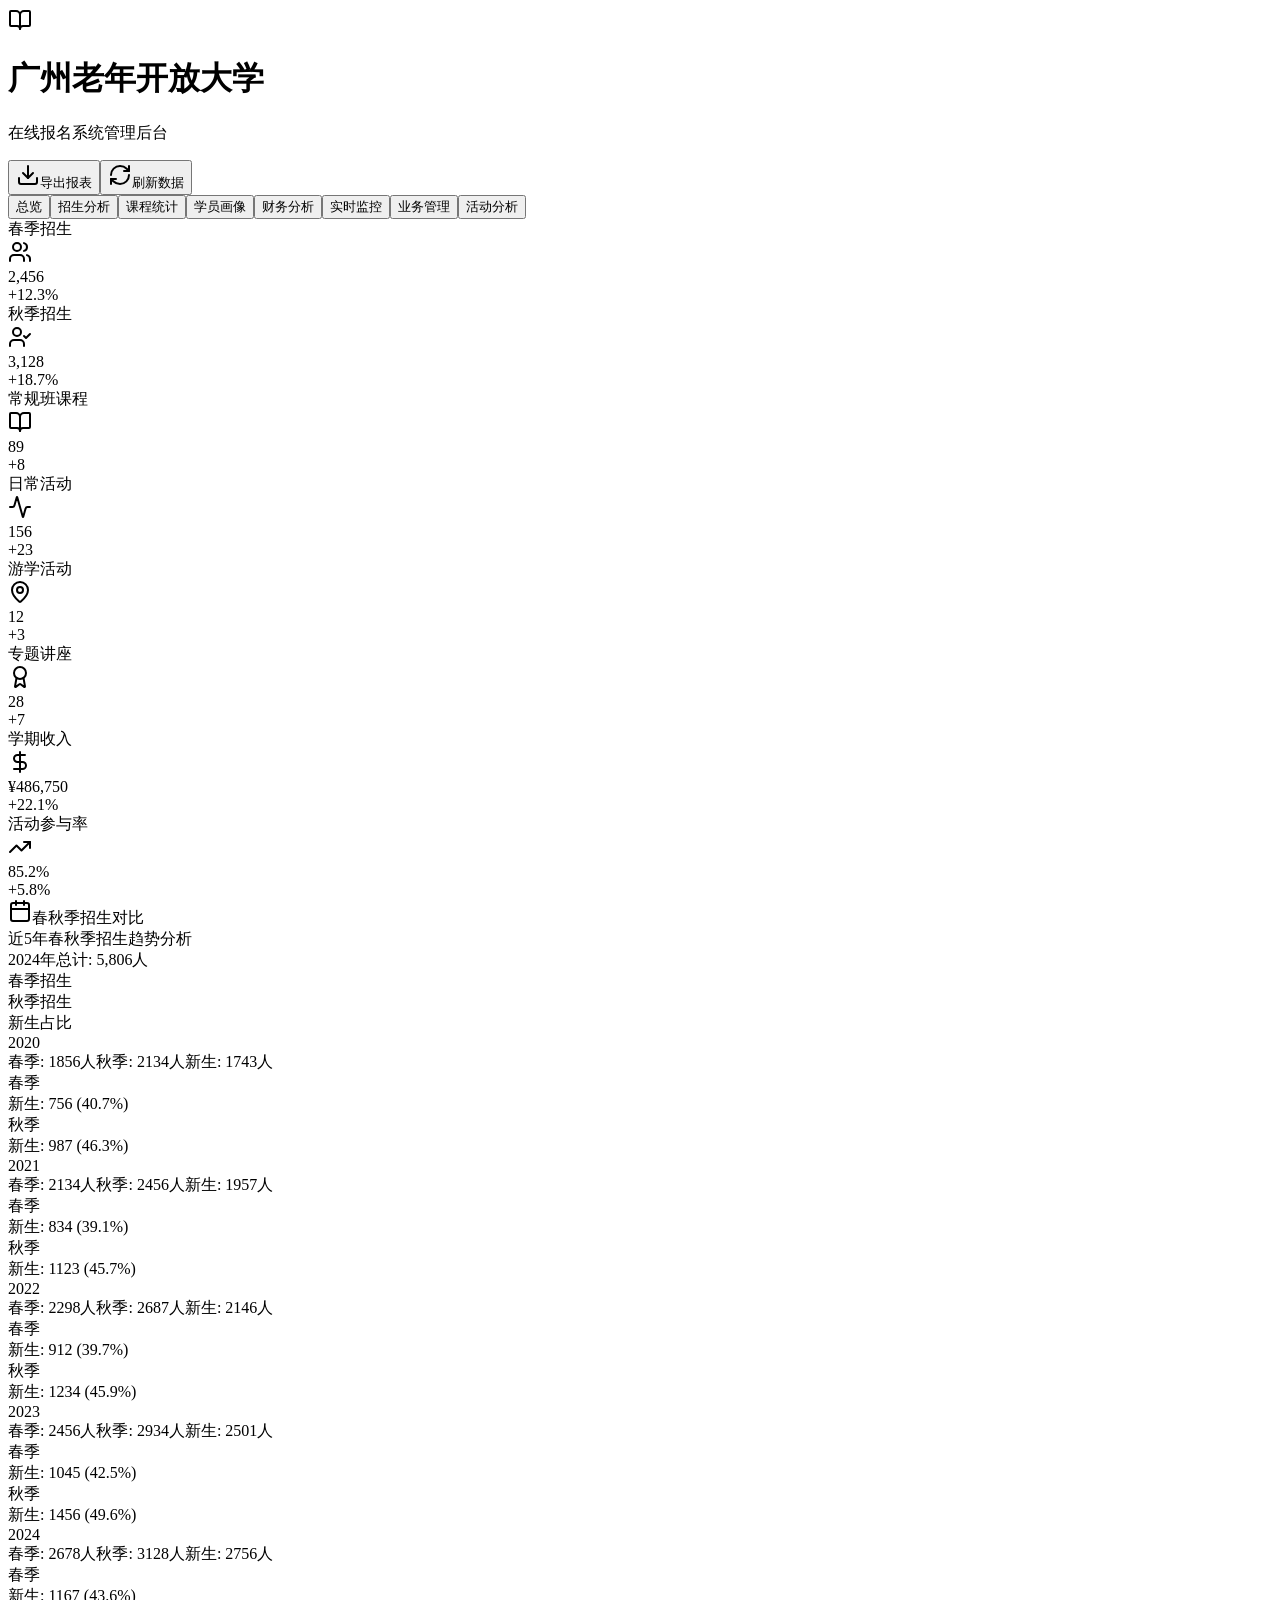
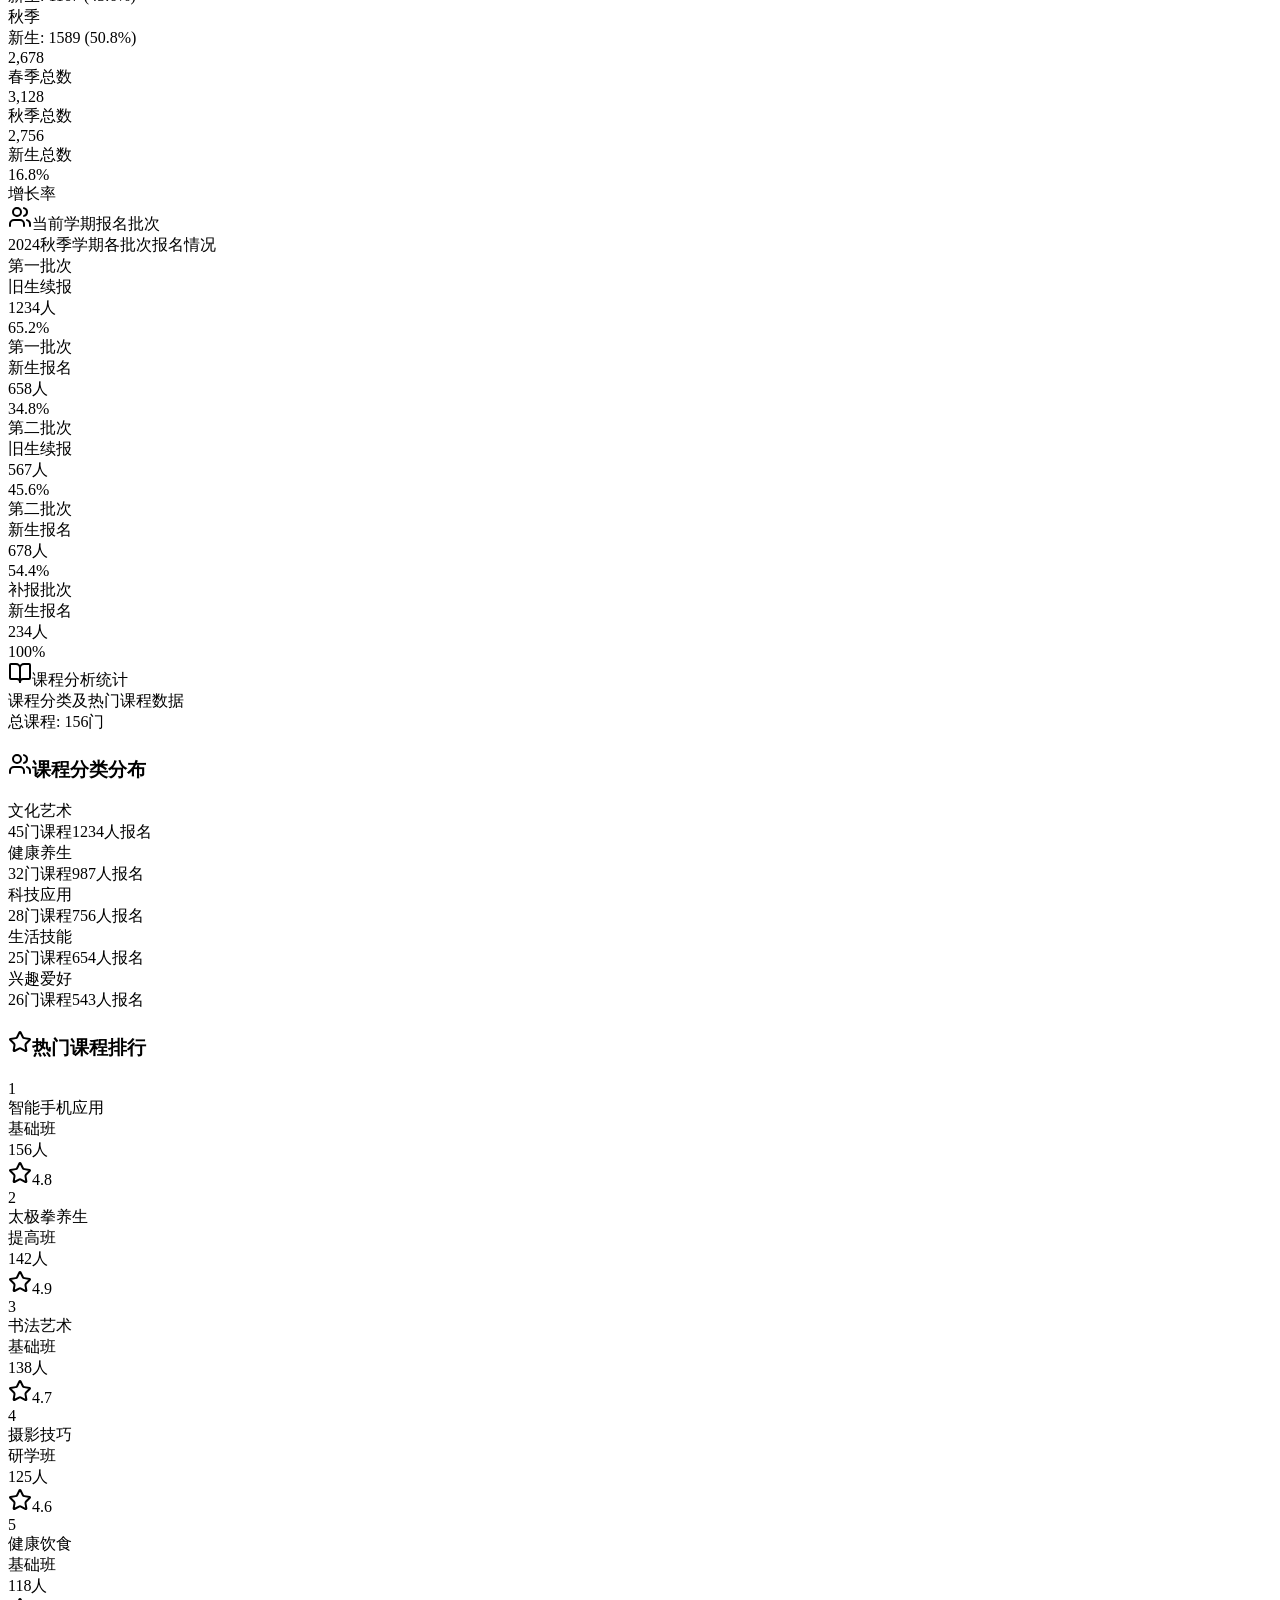
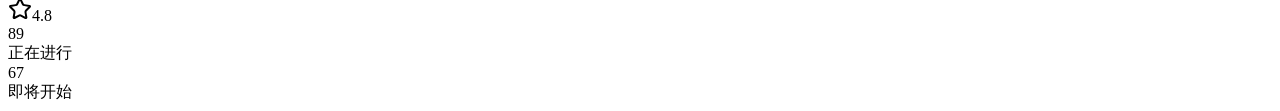
==== commit 31bb53af: "1" ====
--- a/index.html
+++ b/index.html
@@ -1 +1 @@
-<!DOCTYPE html><html lang="en"><head><meta charSet="utf-8"/><meta name="viewport" content="width=device-width, initial-scale=1"/><link rel="stylesheet" href="/_next/static/css/b74362255d3bb824.css" data-precedence="next"/><link rel="preload" as="script" fetchPriority="low" href="/_next/static/chunks/webpack-a87dceded5ee0d50.js"/><script src="/_next/static/chunks/4bd1b696-b2f30d2e9eb17d4a.js" async=""></script><script src="/_next/static/chunks/684-841aa5c72e5dba58.js" async=""></script><script src="/_next/static/chunks/main-app-ece3ab0567546ac9.js" async=""></script><script src="/_next/static/chunks/624-4f4c54f05e955991.js" async=""></script><script src="/_next/static/chunks/app/page-f64d7dfcd59897cc.js" async=""></script><title>v0 App</title><meta name="description" content="Created with v0"/><meta name="generator" content="v0.dev"/><script src="/_next/static/chunks/polyfills-42372ed130431b0a.js" noModule=""></script></head><body><!--$--><div class="min-h-screen bg-gradient-to-br from-blue-50 via-indigo-50 to-purple-50"><header class="bg-white/80 backdrop-blur-md border-b border-white/20 sticky top-0 z-50"><div class="container mx-auto px-6 py-4"><div class="flex items-center justify-between"><div class="flex items-center space-x-4"><div class="w-10 h-10 bg-gradient-to-r from-blue-600 to-purple-600 rounded-lg flex items-center justify-center"><svg xmlns="http://www.w3.org/2000/svg" width="24" height="24" viewBox="0 0 24 24" fill="none" stroke="currentColor" stroke-width="2" stroke-linecap="round" stroke-linejoin="round" class="lucide lucide-book-open w-6 h-6 text-white"><path d="M12 7v14"></path><path d="M3 18a1 1 0 0 1-1-1V4a1 1 0 0 1 1-1h5a4 4 0 0 1 4 4 4 4 0 0 1 4-4h5a1 1 0 0 1 1 1v13a1 1 0 0 1-1 1h-6a3 3 0 0 0-3 3 3 3 0 0 0-3-3z"></path></svg></div><div><h1 class="text-2xl font-bold bg-gradient-to-r from-blue-600 to-purple-600 bg-clip-text text-transparent">广州老年开放大学</h1><p class="text-sm text-gray-600">在线报名系统管理后台</p></div></div><div class="flex items-center space-x-3"><button class="inline-flex items-center justify-center gap-2 whitespace-nowrap text-sm font-medium ring-offset-background transition-colors focus-visible:outline-none focus-visible:ring-2 focus-visible:ring-ring focus-visible:ring-offset-2 disabled:pointer-events-none disabled:opacity-50 [&amp;_svg]:pointer-events-none [&amp;_svg]:size-4 [&amp;_svg]:shrink-0 border border-input hover:bg-accent hover:text-accent-foreground h-9 rounded-md px-3 bg-white/50"><svg xmlns="http://www.w3.org/2000/svg" width="24" height="24" viewBox="0 0 24 24" fill="none" stroke="currentColor" stroke-width="2" stroke-linecap="round" stroke-linejoin="round" class="lucide lucide-download w-4 h-4 mr-2"><path d="M21 15v4a2 2 0 0 1-2 2H5a2 2 0 0 1-2-2v-4"></path><polyline points="7 10 12 15 17 10"></polyline><line x1="12" x2="12" y1="15" y2="3"></line></svg>导出报表</button><button class="inline-flex items-center justify-center gap-2 whitespace-nowrap text-sm font-medium ring-offset-background transition-colors focus-visible:outline-none focus-visible:ring-2 focus-visible:ring-ring focus-visible:ring-offset-2 disabled:pointer-events-none disabled:opacity-50 [&amp;_svg]:pointer-events-none [&amp;_svg]:size-4 [&amp;_svg]:shrink-0 border border-input hover:bg-accent hover:text-accent-foreground h-9 rounded-md px-3 bg-white/50"><svg xmlns="http://www.w3.org/2000/svg" width="24" height="24" viewBox="0 0 24 24" fill="none" stroke="currentColor" stroke-width="2" stroke-linecap="round" stroke-linejoin="round" class="lucide lucide-refresh-cw w-4 h-4 mr-2"><path d="M3 12a9 9 0 0 1 9-9 9.75 9.75 0 0 1 6.74 2.74L21 8"></path><path d="M21 3v5h-5"></path><path d="M21 12a9 9 0 0 1-9 9 9.75 9.75 0 0 1-6.74-2.74L3 16"></path><path d="M8 16H3v5"></path></svg>刷新数据</button></div></div></div></header><div class="container mx-auto px-6 py-8"><div dir="ltr" data-orientation="horizontal" class="space-y-6"><div role="tablist" aria-orientation="horizontal" class="h-10 items-center justify-center rounded-md p-1 text-muted-foreground grid w-full grid-cols-8 bg-white/60 backdrop-blur-sm" tabindex="-1" data-orientation="horizontal" style="outline:none"><button type="button" role="tab" aria-selected="true" aria-controls="radix-«R4fb»-content-overview" data-state="active" id="radix-«R4fb»-trigger-overview" class="inline-flex items-center justify-center whitespace-nowrap rounded-sm px-3 py-1.5 text-sm font-medium ring-offset-background transition-all focus-visible:outline-none focus-visible:ring-2 focus-visible:ring-ring focus-visible:ring-offset-2 disabled:pointer-events-none disabled:opacity-50 data-[state=active]:shadow-sm data-[state=active]:bg-blue-500 data-[state=active]:text-white" tabindex="-1" data-orientation="horizontal" data-radix-collection-item="">总览</button><button type="button" role="tab" aria-selected="false" aria-controls="radix-«R4fb»-content-enrollment" data-state="inactive" id="radix-«R4fb»-trigger-enrollment" class="inline-flex items-center justify-center whitespace-nowrap rounded-sm px-3 py-1.5 text-sm font-medium ring-offset-background transition-all focus-visible:outline-none focus-visible:ring-2 focus-visible:ring-ring focus-visible:ring-offset-2 disabled:pointer-events-none disabled:opacity-50 data-[state=active]:shadow-sm data-[state=active]:bg-green-500 data-[state=active]:text-white" tabindex="-1" data-orientation="horizontal" data-radix-collection-item="">招生分析</button><button type="button" role="tab" aria-selected="false" aria-controls="radix-«R4fb»-content-courses" data-state="inactive" id="radix-«R4fb»-trigger-courses" class="inline-flex items-center justify-center whitespace-nowrap rounded-sm px-3 py-1.5 text-sm font-medium ring-offset-background transition-all focus-visible:outline-none focus-visible:ring-2 focus-visible:ring-ring focus-visible:ring-offset-2 disabled:pointer-events-none disabled:opacity-50 data-[state=active]:shadow-sm data-[state=active]:bg-purple-500 data-[state=active]:text-white" tabindex="-1" data-orientation="horizontal" data-radix-collection-item="">课程统计</button><button type="button" role="tab" aria-selected="false" aria-controls="radix-«R4fb»-content-students" data-state="inactive" id="radix-«R4fb»-trigger-students" class="inline-flex items-center justify-center whitespace-nowrap rounded-sm px-3 py-1.5 text-sm font-medium ring-offset-background transition-all focus-visible:outline-none focus-visible:ring-2 focus-visible:ring-ring focus-visible:ring-offset-2 disabled:pointer-events-none disabled:opacity-50 data-[state=active]:shadow-sm data-[state=active]:bg-orange-500 data-[state=active]:text-white" tabindex="-1" data-orientation="horizontal" data-radix-collection-item="">学员画像</button><button type="button" role="tab" aria-selected="false" aria-controls="radix-«R4fb»-content-financial" data-state="inactive" id="radix-«R4fb»-trigger-financial" class="inline-flex items-center justify-center whitespace-nowrap rounded-sm px-3 py-1.5 text-sm font-medium ring-offset-background transition-all focus-visible:outline-none focus-visible:ring-2 focus-visible:ring-ring focus-visible:ring-offset-2 disabled:pointer-events-none disabled:opacity-50 data-[state=active]:shadow-sm data-[state=active]:bg-emerald-500 data-[state=active]:text-white" tabindex="-1" data-orientation="horizontal" data-radix-collection-item="">财务分析</button><button type="button" role="tab" aria-selected="false" aria-controls="radix-«R4fb»-content-realtime" data-state="inactive" id="radix-«R4fb»-trigger-realtime" class="inline-flex items-center justify-center whitespace-nowrap rounded-sm px-3 py-1.5 text-sm font-medium ring-offset-background transition-all focus-visible:outline-none focus-visible:ring-2 focus-visible:ring-ring focus-visible:ring-offset-2 disabled:pointer-events-none disabled:opacity-50 data-[state=active]:shadow-sm data-[state=active]:bg-red-500 data-[state=active]:text-white" tabindex="-1" data-orientation="horizontal" data-radix-collection-item="">实时监控</button><button type="button" role="tab" aria-selected="false" aria-controls="radix-«R4fb»-content-management" data-state="inactive" id="radix-«R4fb»-trigger-management" class="inline-flex items-center justify-center whitespace-nowrap rounded-sm px-3 py-1.5 text-sm font-medium ring-offset-background transition-all focus-visible:outline-none focus-visible:ring-2 focus-visible:ring-ring focus-visible:ring-offset-2 disabled:pointer-events-none disabled:opacity-50 data-[state=active]:shadow-sm data-[state=active]:bg-indigo-500 data-[state=active]:text-white" tabindex="-1" data-orientation="horizontal" data-radix-collection-item="">业务管理</button><button type="button" role="tab" aria-selected="false" aria-controls="radix-«R4fb»-content-activities" data-state="inactive" id="radix-«R4fb»-trigger-activities" class="inline-flex items-center justify-center whitespace-nowrap rounded-sm px-3 py-1.5 text-sm font-medium ring-offset-background transition-all focus-visible:outline-none focus-visible:ring-2 focus-visible:ring-ring focus-visible:ring-offset-2 disabled:pointer-events-none disabled:opacity-50 data-[state=active]:shadow-sm data-[state=active]:bg-pink-500 data-[state=active]:text-white" tabindex="-1" data-orientation="horizontal" data-radix-collection-item="">活动分析</button></div><div data-state="active" data-orientation="horizontal" role="tabpanel" aria-labelledby="radix-«R4fb»-trigger-overview" id="radix-«R4fb»-content-overview" tabindex="0" class="mt-2 ring-offset-background focus-visible:outline-none focus-visible:ring-2 focus-visible:ring-ring focus-visible:ring-offset-2 space-y-6" style="animation-duration:0s"><div class="grid grid-cols-1 md:grid-cols-2 lg:grid-cols-4 gap-6"><div class="rounded-lg text-card-foreground bg-green-50 border-0 shadow-lg hover:shadow-xl transition-all duration-300 hover:scale-105"><div class="p-6 flex flex-row items-center justify-between space-y-0 pb-2"><div class="tracking-tight text-sm font-medium text-gray-700">春季招生</div><div class="w-10 h-10 rounded-lg bg-gradient-to-r from-green-500 to-emerald-600 flex items-center justify-center"><svg xmlns="http://www.w3.org/2000/svg" width="24" height="24" viewBox="0 0 24 24" fill="none" stroke="currentColor" stroke-width="2" stroke-linecap="round" stroke-linejoin="round" class="lucide lucide-users w-5 h-5 text-white"><path d="M16 21v-2a4 4 0 0 0-4-4H6a4 4 0 0 0-4 4v2"></path><circle cx="9" cy="7" r="4"></circle><path d="M22 21v-2a4 4 0 0 0-3-3.87"></path><path d="M16 3.13a4 4 0 0 1 0 7.75"></path></svg></div></div><div class="p-6 pt-0"><div class="text-2xl font-bold text-gray-900 mb-1">2,456</div><div class="inline-flex items-center rounded-full border px-2.5 py-0.5 font-semibold transition-colors focus:outline-none focus:ring-2 focus:ring-ring focus:ring-offset-2 border-transparent text-xs bg-green-100 text-green-700 hover:bg-green-100">+12.3%</div></div></div><div class="rounded-lg text-card-foreground bg-blue-50 border-0 shadow-lg hover:shadow-xl transition-all duration-300 hover:scale-105"><div class="p-6 flex flex-row items-center justify-between space-y-0 pb-2"><div class="tracking-tight text-sm font-medium text-gray-700">秋季招生</div><div class="w-10 h-10 rounded-lg bg-gradient-to-r from-blue-500 to-cyan-600 flex items-center justify-center"><svg xmlns="http://www.w3.org/2000/svg" width="24" height="24" viewBox="0 0 24 24" fill="none" stroke="currentColor" stroke-width="2" stroke-linecap="round" stroke-linejoin="round" class="lucide lucide-user-check w-5 h-5 text-white"><path d="M16 21v-2a4 4 0 0 0-4-4H6a4 4 0 0 0-4 4v2"></path><circle cx="9" cy="7" r="4"></circle><polyline points="16 11 18 13 22 9"></polyline></svg></div></div><div class="p-6 pt-0"><div class="text-2xl font-bold text-gray-900 mb-1">3,128</div><div class="inline-flex items-center rounded-full border px-2.5 py-0.5 font-semibold transition-colors focus:outline-none focus:ring-2 focus:ring-ring focus:ring-offset-2 border-transparent text-xs bg-green-100 text-green-700 hover:bg-green-100">+18.7%</div></div></div><div class="rounded-lg text-card-foreground bg-purple-50 border-0 shadow-lg hover:shadow-xl transition-all duration-300 hover:scale-105"><div class="p-6 flex flex-row items-center justify-between space-y-0 pb-2"><div class="tracking-tight text-sm font-medium text-gray-700">常规班课程</div><div class="w-10 h-10 rounded-lg bg-gradient-to-r from-purple-500 to-violet-600 flex items-center justify-center"><svg xmlns="http://www.w3.org/2000/svg" width="24" height="24" viewBox="0 0 24 24" fill="none" stroke="currentColor" stroke-width="2" stroke-linecap="round" stroke-linejoin="round" class="lucide lucide-book-open w-5 h-5 text-white"><path d="M12 7v14"></path><path d="M3 18a1 1 0 0 1-1-1V4a1 1 0 0 1 1-1h5a4 4 0 0 1 4 4 4 4 0 0 1 4-4h5a1 1 0 0 1 1 1v13a1 1 0 0 1-1 1h-6a3 3 0 0 0-3 3 3 3 0 0 0-3-3z"></path></svg></div></div><div class="p-6 pt-0"><div class="text-2xl font-bold text-gray-900 mb-1">89</div><div class="inline-flex items-center rounded-full border px-2.5 py-0.5 font-semibold transition-colors focus:outline-none focus:ring-2 focus:ring-ring focus:ring-offset-2 border-transparent text-xs bg-green-100 text-green-700 hover:bg-green-100">+8</div></div></div><div class="rounded-lg text-card-foreground bg-orange-50 border-0 shadow-lg hover:shadow-xl transition-all duration-300 hover:scale-105"><div class="p-6 flex flex-row items-center justify-between space-y-0 pb-2"><div class="tracking-tight text-sm font-medium text-gray-700">日常活动</div><div class="w-10 h-10 rounded-lg bg-gradient-to-r from-orange-500 to-red-600 flex items-center justify-center"><svg xmlns="http://www.w3.org/2000/svg" width="24" height="24" viewBox="0 0 24 24" fill="none" stroke="currentColor" stroke-width="2" stroke-linecap="round" stroke-linejoin="round" class="lucide lucide-activity w-5 h-5 text-white"><path d="M22 12h-2.48a2 2 0 0 0-1.93 1.46l-2.35 8.36a.25.25 0 0 1-.48 0L9.24 2.18a.25.25 0 0 0-.48 0l-2.35 8.36A2 2 0 0 1 4.49 12H2"></path></svg></div></div><div class="p-6 pt-0"><div class="text-2xl font-bold text-gray-900 mb-1">156</div><div class="inline-flex items-center rounded-full border px-2.5 py-0.5 font-semibold transition-colors focus:outline-none focus:ring-2 focus:ring-ring focus:ring-offset-2 border-transparent text-xs bg-green-100 text-green-700 hover:bg-green-100">+23</div></div></div><div class="rounded-lg text-card-foreground bg-pink-50 border-0 shadow-lg hover:shadow-xl transition-all duration-300 hover:scale-105"><div class="p-6 flex flex-row items-center justify-between space-y-0 pb-2"><div class="tracking-tight text-sm font-medium text-gray-700">游学活动</div><div class="w-10 h-10 rounded-lg bg-gradient-to-r from-pink-500 to-rose-600 flex items-center justify-center"><svg xmlns="http://www.w3.org/2000/svg" width="24" height="24" viewBox="0 0 24 24" fill="none" stroke="currentColor" stroke-width="2" stroke-linecap="round" stroke-linejoin="round" class="lucide lucide-map-pin w-5 h-5 text-white"><path d="M20 10c0 4.993-5.539 10.193-7.399 11.799a1 1 0 0 1-1.202 0C9.539 20.193 4 14.993 4 10a8 8 0 0 1 16 0"></path><circle cx="12" cy="10" r="3"></circle></svg></div></div><div class="p-6 pt-0"><div class="text-2xl font-bold text-gray-900 mb-1">12</div><div class="inline-flex items-center rounded-full border px-2.5 py-0.5 font-semibold transition-colors focus:outline-none focus:ring-2 focus:ring-ring focus:ring-offset-2 border-transparent text-xs bg-green-100 text-green-700 hover:bg-green-100">+3</div></div></div><div class="rounded-lg text-card-foreground bg-indigo-50 border-0 shadow-lg hover:shadow-xl transition-all duration-300 hover:scale-105"><div class="p-6 flex flex-row items-center justify-between space-y-0 pb-2"><div class="tracking-tight text-sm font-medium text-gray-700">专题讲座</div><div class="w-10 h-10 rounded-lg bg-gradient-to-r from-indigo-500 to-purple-600 flex items-center justify-center"><svg xmlns="http://www.w3.org/2000/svg" width="24" height="24" viewBox="0 0 24 24" fill="none" stroke="currentColor" stroke-width="2" stroke-linecap="round" stroke-linejoin="round" class="lucide lucide-award w-5 h-5 text-white"><path d="m15.477 12.89 1.515 8.526a.5.5 0 0 1-.81.47l-3.58-2.687a1 1 0 0 0-1.197 0l-3.586 2.686a.5.5 0 0 1-.81-.469l1.514-8.526"></path><circle cx="12" cy="8" r="6"></circle></svg></div></div><div class="p-6 pt-0"><div class="text-2xl font-bold text-gray-900 mb-1">28</div><div class="inline-flex items-center rounded-full border px-2.5 py-0.5 font-semibold transition-colors focus:outline-none focus:ring-2 focus:ring-ring focus:ring-offset-2 border-transparent text-xs bg-green-100 text-green-700 hover:bg-green-100">+7</div></div></div><div class="rounded-lg text-card-foreground bg-emerald-50 border-0 shadow-lg hover:shadow-xl transition-all duration-300 hover:scale-105"><div class="p-6 flex flex-row items-center justify-between space-y-0 pb-2"><div class="tracking-tight text-sm font-medium text-gray-700">学期收入</div><div class="w-10 h-10 rounded-lg bg-gradient-to-r from-emerald-500 to-green-600 flex items-center justify-center"><svg xmlns="http://www.w3.org/2000/svg" width="24" height="24" viewBox="0 0 24 24" fill="none" stroke="currentColor" stroke-width="2" stroke-linecap="round" stroke-linejoin="round" class="lucide lucide-dollar-sign w-5 h-5 text-white"><line x1="12" x2="12" y1="2" y2="22"></line><path d="M17 5H9.5a3.5 3.5 0 0 0 0 7h5a3.5 3.5 0 0 1 0 7H6"></path></svg></div></div><div class="p-6 pt-0"><div class="text-2xl font-bold text-gray-900 mb-1">¥486,750</div><div class="inline-flex items-center rounded-full border px-2.5 py-0.5 font-semibold transition-colors focus:outline-none focus:ring-2 focus:ring-ring focus:ring-offset-2 border-transparent text-xs bg-green-100 text-green-700 hover:bg-green-100">+22.1%</div></div></div><div class="rounded-lg text-card-foreground bg-cyan-50 border-0 shadow-lg hover:shadow-xl transition-all duration-300 hover:scale-105"><div class="p-6 flex flex-row items-center justify-between space-y-0 pb-2"><div class="tracking-tight text-sm font-medium text-gray-700">活动参与率</div><div class="w-10 h-10 rounded-lg bg-gradient-to-r from-cyan-500 to-blue-600 flex items-center justify-center"><svg xmlns="http://www.w3.org/2000/svg" width="24" height="24" viewBox="0 0 24 24" fill="none" stroke="currentColor" stroke-width="2" stroke-linecap="round" stroke-linejoin="round" class="lucide lucide-trending-up w-5 h-5 text-white"><polyline points="22 7 13.5 15.5 8.5 10.5 2 17"></polyline><polyline points="16 7 22 7 22 13"></polyline></svg></div></div><div class="p-6 pt-0"><div class="text-2xl font-bold text-gray-900 mb-1">85.2%</div><div class="inline-flex items-center rounded-full border px-2.5 py-0.5 font-semibold transition-colors focus:outline-none focus:ring-2 focus:ring-ring focus:ring-offset-2 border-transparent text-xs bg-green-100 text-green-700 hover:bg-green-100">+5.8%</div></div></div></div><div class="grid grid-cols-1 lg:grid-cols-2 gap-6"><div class="space-y-6"><div class="rounded-lg text-card-foreground bg-white/60 backdrop-blur-sm border-0 shadow-lg"><div class="flex flex-col space-y-1.5 p-6"><div class="flex items-center justify-between"><div><div class="tracking-tight text-xl font-bold text-gray-900 flex items-center gap-2"><svg xmlns="http://www.w3.org/2000/svg" width="24" height="24" viewBox="0 0 24 24" fill="none" stroke="currentColor" stroke-width="2" stroke-linecap="round" stroke-linejoin="round" class="lucide lucide-calendar w-5 h-5 text-blue-600"><path d="M8 2v4"></path><path d="M16 2v4"></path><rect width="18" height="18" x="3" y="4" rx="2"></rect><path d="M3 10h18"></path></svg>春秋季招生对比</div><div class="text-sm text-gray-600 mt-1">近5年春秋季招生趋势分析</div></div><div class="inline-flex items-center rounded-full border px-2.5 py-0.5 text-xs font-semibold transition-colors focus:outline-none focus:ring-2 focus:ring-ring focus:ring-offset-2 border-transparent bg-blue-100 text-blue-700 hover:bg-blue-100">2024年总计: 5,806人</div></div></div><div class="p-6 pt-0"><div class="space-y-6"><div class="flex items-center gap-6 text-sm"><div class="flex items-center gap-2"><div class="w-3 h-3 rounded-full bg-gradient-to-r from-green-500 to-emerald-600"></div><span class="text-gray-600">春季招生</span></div><div class="flex items-center gap-2"><div class="w-3 h-3 rounded-full bg-gradient-to-r from-blue-500 to-cyan-600"></div><span class="text-gray-600">秋季招生</span></div><div class="flex items-center gap-2"><div class="w-3 h-3 rounded-full bg-gradient-to-r from-purple-500 to-violet-600"></div><span class="text-gray-600">新生占比</span></div></div><div class="space-y-4"><div class="space-y-3"><div class="flex items-center justify-between text-sm"><span class="font-medium text-gray-700 w-12">2020</span><div class="flex items-center gap-6 text-xs"><span class="text-green-600">春季: <!-- -->1856<!-- -->人</span><span class="text-blue-600">秋季: <!-- -->2134<!-- -->人</span><span class="text-purple-600">新生: <!-- -->1743<!-- -->人</span></div></div><div class="grid grid-cols-2 gap-2"><div class="space-y-1"><div class="text-xs text-gray-500">春季</div><div class="flex h-4 bg-gray-100 rounded-full overflow-hidden"><div class="bg-gradient-to-r from-green-500 to-emerald-600 transition-all duration-1000 ease-out" style="width:59.33503836317136%"></div></div><div class="text-xs text-gray-500">新生: <!-- -->756<!-- --> (<!-- -->40.7<!-- -->%)</div></div><div class="space-y-1"><div class="text-xs text-gray-500">秋季</div><div class="flex h-4 bg-gray-100 rounded-full overflow-hidden"><div class="bg-gradient-to-r from-blue-500 to-cyan-600 transition-all duration-1000 ease-out" style="width:68.22250639386189%"></div></div><div class="text-xs text-gray-500">新生: <!-- -->987<!-- --> (<!-- -->46.3<!-- -->%)</div></div></div></div><div class="space-y-3"><div class="flex items-center justify-between text-sm"><span class="font-medium text-gray-700 w-12">2021</span><div class="flex items-center gap-6 text-xs"><span class="text-green-600">春季: <!-- -->2134<!-- -->人</span><span class="text-blue-600">秋季: <!-- -->2456<!-- -->人</span><span class="text-purple-600">新生: <!-- -->1957<!-- -->人</span></div></div><div class="grid grid-cols-2 gap-2"><div class="space-y-1"><div class="text-xs text-gray-500">春季</div><div class="flex h-4 bg-gray-100 rounded-full overflow-hidden"><div class="bg-gradient-to-r from-green-500 to-emerald-600 transition-all duration-1000 ease-out" style="width:68.22250639386189%"></div></div><div class="text-xs text-gray-500">新生: <!-- -->834<!-- --> (<!-- -->39.1<!-- -->%)</div></div><div class="space-y-1"><div class="text-xs text-gray-500">秋季</div><div class="flex h-4 bg-gray-100 rounded-full overflow-hidden"><div class="bg-gradient-to-r from-blue-500 to-cyan-600 transition-all duration-1000 ease-out" style="width:78.51662404092072%"></div></div><div class="text-xs text-gray-500">新生: <!-- -->1123<!-- --> (<!-- -->45.7<!-- -->%)</div></div></div></div><div class="space-y-3"><div class="flex items-center justify-between text-sm"><span class="font-medium text-gray-700 w-12">2022</span><div class="flex items-center gap-6 text-xs"><span class="text-green-600">春季: <!-- -->2298<!-- -->人</span><span class="text-blue-600">秋季: <!-- -->2687<!-- -->人</span><span class="text-purple-600">新生: <!-- -->2146<!-- -->人</span></div></div><div class="grid grid-cols-2 gap-2"><div class="space-y-1"><div class="text-xs text-gray-500">春季</div><div class="flex h-4 bg-gray-100 rounded-full overflow-hidden"><div class="bg-gradient-to-r from-green-500 to-emerald-600 transition-all duration-1000 ease-out" style="width:73.46547314578005%"></div></div><div class="text-xs text-gray-500">新生: <!-- -->912<!-- --> (<!-- -->39.7<!-- -->%)</div></div><div class="space-y-1"><div class="text-xs text-gray-500">秋季</div><div class="flex h-4 bg-gray-100 rounded-full overflow-hidden"><div class="bg-gradient-to-r from-blue-500 to-cyan-600 transition-all duration-1000 ease-out" style="width:85.90153452685422%"></div></div><div class="text-xs text-gray-500">新生: <!-- -->1234<!-- --> (<!-- -->45.9<!-- -->%)</div></div></div></div><div class="space-y-3"><div class="flex items-center justify-between text-sm"><span class="font-medium text-gray-700 w-12">2023</span><div class="flex items-center gap-6 text-xs"><span class="text-green-600">春季: <!-- -->2456<!-- -->人</span><span class="text-blue-600">秋季: <!-- -->2934<!-- -->人</span><span class="text-purple-600">新生: <!-- -->2501<!-- -->人</span></div></div><div class="grid grid-cols-2 gap-2"><div class="space-y-1"><div class="text-xs text-gray-500">春季</div><div class="flex h-4 bg-gray-100 rounded-full overflow-hidden"><div class="bg-gradient-to-r from-green-500 to-emerald-600 transition-all duration-1000 ease-out" style="width:78.51662404092072%"></div></div><div class="text-xs text-gray-500">新生: <!-- -->1045<!-- --> (<!-- -->42.5<!-- -->%)</div></div><div class="space-y-1"><div class="text-xs text-gray-500">秋季</div><div class="flex h-4 bg-gray-100 rounded-full overflow-hidden"><div class="bg-gradient-to-r from-blue-500 to-cyan-600 transition-all duration-1000 ease-out" style="width:93.79795396419436%"></div></div><div class="text-xs text-gray-500">新生: <!-- -->1456<!-- --> (<!-- -->49.6<!-- -->%)</div></div></div></div><div class="space-y-3"><div class="flex items-center justify-between text-sm"><span class="font-medium text-gray-700 w-12">2024</span><div class="flex items-center gap-6 text-xs"><span class="text-green-600">春季: <!-- -->2678<!-- -->人</span><span class="text-blue-600">秋季: <!-- -->3128<!-- -->人</span><span class="text-purple-600">新生: <!-- -->2756<!-- -->人</span></div></div><div class="grid grid-cols-2 gap-2"><div class="space-y-1"><div class="text-xs text-gray-500">春季</div><div class="flex h-4 bg-gray-100 rounded-full overflow-hidden"><div class="bg-gradient-to-r from-green-500 to-emerald-600 transition-all duration-1000 ease-out" style="width:85.61381074168798%"></div></div><div class="text-xs text-gray-500">新生: <!-- -->1167<!-- --> (<!-- -->43.6<!-- -->%)</div></div><div class="space-y-1"><div class="text-xs text-gray-500">秋季</div><div class="flex h-4 bg-gray-100 rounded-full overflow-hidden"><div class="bg-gradient-to-r from-blue-500 to-cyan-600 transition-all duration-1000 ease-out" style="width:100%"></div></div><div class="text-xs text-gray-500">新生: <!-- -->1589<!-- --> (<!-- -->50.8<!-- -->%)</div></div></div></div></div><div class="grid grid-cols-4 gap-4 pt-4 border-t border-gray-200"><div class="text-center"><div class="text-2xl font-bold text-green-600">2,678</div><div class="text-sm text-gray-600">春季总数</div></div><div class="text-center"><div class="text-2xl font-bold text-blue-600">3,128</div><div class="text-sm text-gray-600">秋季总数</div></div><div class="text-center"><div class="text-2xl font-bold text-purple-600">2,756</div><div class="text-sm text-gray-600">新生总数</div></div><div class="text-center"><div class="text-2xl font-bold text-orange-600">16.8%</div><div class="text-sm text-gray-600">增长率</div></div></div></div></div></div><div class="rounded-lg text-card-foreground bg-white/60 backdrop-blur-sm border-0 shadow-lg"><div class="flex flex-col space-y-1.5 p-6"><div class="tracking-tight text-lg font-bold text-gray-900 flex items-center gap-2"><svg xmlns="http://www.w3.org/2000/svg" width="24" height="24" viewBox="0 0 24 24" fill="none" stroke="currentColor" stroke-width="2" stroke-linecap="round" stroke-linejoin="round" class="lucide lucide-users w-5 h-5 text-purple-600"><path d="M16 21v-2a4 4 0 0 0-4-4H6a4 4 0 0 0-4 4v2"></path><circle cx="9" cy="7" r="4"></circle><path d="M22 21v-2a4 4 0 0 0-3-3.87"></path><path d="M16 3.13a4 4 0 0 1 0 7.75"></path></svg>当前学期报名批次</div><div class="text-sm text-muted-foreground">2024秋季学期各批次报名情况</div></div><div class="p-6 pt-0"><div class="space-y-4"><div class="p-4 bg-gradient-to-r from-white/80 to-gray-50/80 rounded-lg border border-white/50"><div class="flex items-center justify-between mb-2"><div class="flex items-center gap-3"><span class="font-medium text-gray-800">第一批次</span><div class="inline-flex items-center rounded-full border px-2.5 py-0.5 font-semibold transition-colors focus:outline-none focus:ring-2 focus:ring-ring focus:ring-offset-2 text-foreground text-xs">旧生续报</div></div><div class="text-right"><span class="font-semibold text-gray-800">1234<!-- -->人</span><div class="text-xs text-gray-500">65.2<!-- -->%</div></div></div><div class="h-2 bg-gray-200 rounded-full overflow-hidden"><div class="h-full transition-all duration-1000 ease-out bg-gradient-to-r from-green-400 to-emerald-500" style="width:65.2%"></div></div></div><div class="p-4 bg-gradient-to-r from-white/80 to-gray-50/80 rounded-lg border border-white/50"><div class="flex items-center justify-between mb-2"><div class="flex items-center gap-3"><span class="font-medium text-gray-800">第一批次</span><div class="inline-flex items-center rounded-full border px-2.5 py-0.5 font-semibold transition-colors focus:outline-none focus:ring-2 focus:ring-ring focus:ring-offset-2 text-foreground text-xs">新生报名</div></div><div class="text-right"><span class="font-semibold text-gray-800">658<!-- -->人</span><div class="text-xs text-gray-500">34.8<!-- -->%</div></div></div><div class="h-2 bg-gray-200 rounded-full overflow-hidden"><div class="h-full transition-all duration-1000 ease-out bg-gradient-to-r from-blue-400 to-cyan-500" style="width:34.8%"></div></div></div><div class="p-4 bg-gradient-to-r from-white/80 to-gray-50/80 rounded-lg border border-white/50"><div class="flex items-center justify-between mb-2"><div class="flex items-center gap-3"><span class="font-medium text-gray-800">第二批次</span><div class="inline-flex items-center rounded-full border px-2.5 py-0.5 font-semibold transition-colors focus:outline-none focus:ring-2 focus:ring-ring focus:ring-offset-2 text-foreground text-xs">旧生续报</div></div><div class="text-right"><span class="font-semibold text-gray-800">567<!-- -->人</span><div class="text-xs text-gray-500">45.6<!-- -->%</div></div></div><div class="h-2 bg-gray-200 rounded-full overflow-hidden"><div class="h-full transition-all duration-1000 ease-out bg-gradient-to-r from-green-400 to-emerald-500" style="width:45.6%"></div></div></div><div class="p-4 bg-gradient-to-r from-white/80 to-gray-50/80 rounded-lg border border-white/50"><div class="flex items-center justify-between mb-2"><div class="flex items-center gap-3"><span class="font-medium text-gray-800">第二批次</span><div class="inline-flex items-center rounded-full border px-2.5 py-0.5 font-semibold transition-colors focus:outline-none focus:ring-2 focus:ring-ring focus:ring-offset-2 text-foreground text-xs">新生报名</div></div><div class="text-right"><span class="font-semibold text-gray-800">678<!-- -->人</span><div class="text-xs text-gray-500">54.4<!-- -->%</div></div></div><div class="h-2 bg-gray-200 rounded-full overflow-hidden"><div class="h-full transition-all duration-1000 ease-out bg-gradient-to-r from-blue-400 to-cyan-500" style="width:54.4%"></div></div></div><div class="p-4 bg-gradient-to-r from-white/80 to-gray-50/80 rounded-lg border border-white/50"><div class="flex items-center justify-between mb-2"><div class="flex items-center gap-3"><span class="font-medium text-gray-800">补报批次</span><div class="inline-flex items-center rounded-full border px-2.5 py-0.5 font-semibold transition-colors focus:outline-none focus:ring-2 focus:ring-ring focus:ring-offset-2 text-foreground text-xs">新生报名</div></div><div class="text-right"><span class="font-semibold text-gray-800">234<!-- -->人</span><div class="text-xs text-gray-500">100<!-- -->%</div></div></div><div class="h-2 bg-gray-200 rounded-full overflow-hidden"><div class="h-full transition-all duration-1000 ease-out bg-gradient-to-r from-blue-400 to-cyan-500" style="width:100%"></div></div></div></div></div></div></div><div class="rounded-lg text-card-foreground bg-white/60 backdrop-blur-sm border-0 shadow-lg"><div class="flex flex-col space-y-1.5 p-6"><div class="flex items-center justify-between"><div><div class="tracking-tight text-xl font-bold text-gray-900 flex items-center gap-2"><svg xmlns="http://www.w3.org/2000/svg" width="24" height="24" viewBox="0 0 24 24" fill="none" stroke="currentColor" stroke-width="2" stroke-linecap="round" stroke-linejoin="round" class="lucide lucide-book-open w-5 h-5 text-purple-600"><path d="M12 7v14"></path><path d="M3 18a1 1 0 0 1-1-1V4a1 1 0 0 1 1-1h5a4 4 0 0 1 4 4 4 4 0 0 1 4-4h5a1 1 0 0 1 1 1v13a1 1 0 0 1-1 1h-6a3 3 0 0 0-3 3 3 3 0 0 0-3-3z"></path></svg>课程分析统计</div><div class="text-sm text-gray-600 mt-1">课程分类及热门课程数据</div></div><div class="inline-flex items-center rounded-full border px-2.5 py-0.5 text-xs font-semibold transition-colors focus:outline-none focus:ring-2 focus:ring-ring focus:ring-offset-2 border-transparent bg-purple-100 text-purple-700 hover:bg-purple-100">总课程: 156门</div></div></div><div class="p-6 pt-0 space-y-6"><div><h3 class="text-lg font-semibold text-gray-800 mb-4 flex items-center gap-2"><svg xmlns="http://www.w3.org/2000/svg" width="24" height="24" viewBox="0 0 24 24" fill="none" stroke="currentColor" stroke-width="2" stroke-linecap="round" stroke-linejoin="round" class="lucide lucide-users w-4 h-4"><path d="M16 21v-2a4 4 0 0 0-4-4H6a4 4 0 0 0-4 4v2"></path><circle cx="9" cy="7" r="4"></circle><path d="M22 21v-2a4 4 0 0 0-3-3.87"></path><path d="M16 3.13a4 4 0 0 1 0 7.75"></path></svg>课程分类分布</h3><div class="space-y-3"><div class="p-4 rounded-lg bg-pink-50 border border-white/50"><div class="flex items-center justify-between mb-2"><span class="font-medium text-gray-800">文化艺术</span><div class="flex items-center gap-3 text-sm text-gray-600"><span>45<!-- -->门课程</span><span>1234<!-- -->人报名</span></div></div><div class="flex h-2 bg-white/50 rounded-full overflow-hidden"><div class="bg-gradient-to-r from-pink-500 to-rose-500 transition-all duration-1000 ease-out" style="width:100%"></div></div></div><div class="p-4 rounded-lg bg-green-50 border border-white/50"><div class="flex items-center justify-between mb-2"><span class="font-medium text-gray-800">健康养生</span><div class="flex items-center gap-3 text-sm text-gray-600"><span>32<!-- -->门课程</span><span>987<!-- -->人报名</span></div></div><div class="flex h-2 bg-white/50 rounded-full overflow-hidden"><div class="bg-gradient-to-r from-green-500 to-emerald-500 transition-all duration-1000 ease-out" style="width:79.98379254457049%"></div></div></div><div class="p-4 rounded-lg bg-blue-50 border border-white/50"><div class="flex items-center justify-between mb-2"><span class="font-medium text-gray-800">科技应用</span><div class="flex items-center gap-3 text-sm text-gray-600"><span>28<!-- -->门课程</span><span>756<!-- -->人报名</span></div></div><div class="flex h-2 bg-white/50 rounded-full overflow-hidden"><div class="bg-gradient-to-r from-blue-500 to-cyan-500 transition-all duration-1000 ease-out" style="width:61.26418152350082%"></div></div></div><div class="p-4 rounded-lg bg-orange-50 border border-white/50"><div class="flex items-center justify-between mb-2"><span class="font-medium text-gray-800">生活技能</span><div class="flex items-center gap-3 text-sm text-gray-600"><span>25<!-- -->门课程</span><span>654<!-- -->人报名</span></div></div><div class="flex h-2 bg-white/50 rounded-full overflow-hidden"><div class="bg-gradient-to-r from-orange-500 to-amber-500 transition-all duration-1000 ease-out" style="width:52.99837925445705%"></div></div></div><div class="p-4 rounded-lg bg-purple-50 border border-white/50"><div class="flex items-center justify-between mb-2"><span class="font-medium text-gray-800">兴趣爱好</span><div class="flex items-center gap-3 text-sm text-gray-600"><span>26<!-- -->门课程</span><span>543<!-- -->人报名</span></div></div><div class="flex h-2 bg-white/50 rounded-full overflow-hidden"><div class="bg-gradient-to-r from-purple-500 to-violet-500 transition-all duration-1000 ease-out" style="width:44.0032414910859%"></div></div></div></div></div><div><h3 class="text-lg font-semibold text-gray-800 mb-4 flex items-center gap-2"><svg xmlns="http://www.w3.org/2000/svg" width="24" height="24" viewBox="0 0 24 24" fill="none" stroke="currentColor" stroke-width="2" stroke-linecap="round" stroke-linejoin="round" class="lucide lucide-star w-4 h-4"><path d="M11.525 2.295a.53.53 0 0 1 .95 0l2.31 4.679a2.123 2.123 0 0 0 1.595 1.16l5.166.756a.53.53 0 0 1 .294.904l-3.736 3.638a2.123 2.123 0 0 0-.611 1.878l.882 5.14a.53.53 0 0 1-.771.56l-4.618-2.428a2.122 2.122 0 0 0-1.973 0L6.396 21.01a.53.53 0 0 1-.77-.56l.881-5.139a2.122 2.122 0 0 0-.611-1.879L2.16 9.795a.53.53 0 0 1 .294-.906l5.165-.755a2.122 2.122 0 0 0 1.597-1.16z"></path></svg>热门课程排行</h3><div class="space-y-3"><div class="flex items-center justify-between p-3 bg-gradient-to-r from-white/80 to-gray-50/80 rounded-lg border border-white/50"><div class="flex items-center gap-3"><div class="w-8 h-8 rounded-full flex items-center justify-center text-white font-bold text-sm bg-gradient-to-r from-yellow-400 to-orange-500">1</div><div><div class="font-medium text-gray-800">智能手机应用</div><div class="text-sm text-gray-600">基础班</div></div></div><div class="text-right"><div class="font-semibold text-gray-800">156<!-- -->人</div><div class="text-sm text-yellow-600 flex items-center gap-1"><svg xmlns="http://www.w3.org/2000/svg" width="24" height="24" viewBox="0 0 24 24" fill="none" stroke="currentColor" stroke-width="2" stroke-linecap="round" stroke-linejoin="round" class="lucide lucide-star w-3 h-3 fill-current"><path d="M11.525 2.295a.53.53 0 0 1 .95 0l2.31 4.679a2.123 2.123 0 0 0 1.595 1.16l5.166.756a.53.53 0 0 1 .294.904l-3.736 3.638a2.123 2.123 0 0 0-.611 1.878l.882 5.14a.53.53 0 0 1-.771.56l-4.618-2.428a2.122 2.122 0 0 0-1.973 0L6.396 21.01a.53.53 0 0 1-.77-.56l.881-5.139a2.122 2.122 0 0 0-.611-1.879L2.16 9.795a.53.53 0 0 1 .294-.906l5.165-.755a2.122 2.122 0 0 0 1.597-1.16z"></path></svg>4.8</div></div></div><div class="flex items-center justify-between p-3 bg-gradient-to-r from-white/80 to-gray-50/80 rounded-lg border border-white/50"><div class="flex items-center gap-3"><div class="w-8 h-8 rounded-full flex items-center justify-center text-white font-bold text-sm bg-gradient-to-r from-gray-300 to-gray-400">2</div><div><div class="font-medium text-gray-800">太极拳养生</div><div class="text-sm text-gray-600">提高班</div></div></div><div class="text-right"><div class="font-semibold text-gray-800">142<!-- -->人</div><div class="text-sm text-yellow-600 flex items-center gap-1"><svg xmlns="http://www.w3.org/2000/svg" width="24" height="24" viewBox="0 0 24 24" fill="none" stroke="currentColor" stroke-width="2" stroke-linecap="round" stroke-linejoin="round" class="lucide lucide-star w-3 h-3 fill-current"><path d="M11.525 2.295a.53.53 0 0 1 .95 0l2.31 4.679a2.123 2.123 0 0 0 1.595 1.16l5.166.756a.53.53 0 0 1 .294.904l-3.736 3.638a2.123 2.123 0 0 0-.611 1.878l.882 5.14a.53.53 0 0 1-.771.56l-4.618-2.428a2.122 2.122 0 0 0-1.973 0L6.396 21.01a.53.53 0 0 1-.77-.56l.881-5.139a2.122 2.122 0 0 0-.611-1.879L2.16 9.795a.53.53 0 0 1 .294-.906l5.165-.755a2.122 2.122 0 0 0 1.597-1.16z"></path></svg>4.9</div></div></div><div class="flex items-center justify-between p-3 bg-gradient-to-r from-white/80 to-gray-50/80 rounded-lg border border-white/50"><div class="flex items-center gap-3"><div class="w-8 h-8 rounded-full flex items-center justify-center text-white font-bold text-sm bg-gradient-to-r from-orange-400 to-red-500">3</div><div><div class="font-medium text-gray-800">书法艺术</div><div class="text-sm text-gray-600">基础班</div></div></div><div class="text-right"><div class="font-semibold text-gray-800">138<!-- -->人</div><div class="text-sm text-yellow-600 flex items-center gap-1"><svg xmlns="http://www.w3.org/2000/svg" width="24" height="24" viewBox="0 0 24 24" fill="none" stroke="currentColor" stroke-width="2" stroke-linecap="round" stroke-linejoin="round" class="lucide lucide-star w-3 h-3 fill-current"><path d="M11.525 2.295a.53.53 0 0 1 .95 0l2.31 4.679a2.123 2.123 0 0 0 1.595 1.16l5.166.756a.53.53 0 0 1 .294.904l-3.736 3.638a2.123 2.123 0 0 0-.611 1.878l.882 5.14a.53.53 0 0 1-.771.56l-4.618-2.428a2.122 2.122 0 0 0-1.973 0L6.396 21.01a.53.53 0 0 1-.77-.56l.881-5.139a2.122 2.122 0 0 0-.611-1.879L2.16 9.795a.53.53 0 0 1 .294-.906l5.165-.755a2.122 2.122 0 0 0 1.597-1.16z"></path></svg>4.7</div></div></div><div class="flex items-center justify-between p-3 bg-gradient-to-r from-white/80 to-gray-50/80 rounded-lg border border-white/50"><div class="flex items-center gap-3"><div class="w-8 h-8 rounded-full flex items-center justify-center text-white font-bold text-sm bg-gradient-to-r from-blue-400 to-purple-500">4</div><div><div class="font-medium text-gray-800">摄影技巧</div><div class="text-sm text-gray-600">研学班</div></div></div><div class="text-right"><div class="font-semibold text-gray-800">125<!-- -->人</div><div class="text-sm text-yellow-600 flex items-center gap-1"><svg xmlns="http://www.w3.org/2000/svg" width="24" height="24" viewBox="0 0 24 24" fill="none" stroke="currentColor" stroke-width="2" stroke-linecap="round" stroke-linejoin="round" class="lucide lucide-star w-3 h-3 fill-current"><path d="M11.525 2.295a.53.53 0 0 1 .95 0l2.31 4.679a2.123 2.123 0 0 0 1.595 1.16l5.166.756a.53.53 0 0 1 .294.904l-3.736 3.638a2.123 2.123 0 0 0-.611 1.878l.882 5.14a.53.53 0 0 1-.771.56l-4.618-2.428a2.122 2.122 0 0 0-1.973 0L6.396 21.01a.53.53 0 0 1-.77-.56l.881-5.139a2.122 2.122 0 0 0-.611-1.879L2.16 9.795a.53.53 0 0 1 .294-.906l5.165-.755a2.122 2.122 0 0 0 1.597-1.16z"></path></svg>4.6</div></div></div><div class="flex items-center justify-between p-3 bg-gradient-to-r from-white/80 to-gray-50/80 rounded-lg border border-white/50"><div class="flex items-center gap-3"><div class="w-8 h-8 rounded-full flex items-center justify-center text-white font-bold text-sm bg-gradient-to-r from-blue-400 to-purple-500">5</div><div><div class="font-medium text-gray-800">健康饮食</div><div class="text-sm text-gray-600">基础班</div></div></div><div class="text-right"><div class="font-semibold text-gray-800">118<!-- -->人</div><div class="text-sm text-yellow-600 flex items-center gap-1"><svg xmlns="http://www.w3.org/2000/svg" width="24" height="24" viewBox="0 0 24 24" fill="none" stroke="currentColor" stroke-width="2" stroke-linecap="round" stroke-linejoin="round" class="lucide lucide-star w-3 h-3 fill-current"><path d="M11.525 2.295a.53.53 0 0 1 .95 0l2.31 4.679a2.123 2.123 0 0 0 1.595 1.16l5.166.756a.53.53 0 0 1 .294.904l-3.736 3.638a2.123 2.123 0 0 0-.611 1.878l.882 5.14a.53.53 0 0 1-.771.56l-4.618-2.428a2.122 2.122 0 0 0-1.973 0L6.396 21.01a.53.53 0 0 1-.77-.56l.881-5.139a2.122 2.122 0 0 0-.611-1.879L2.16 9.795a.53.53 0 0 1 .294-.906l5.165-.755a2.122 2.122 0 0 0 1.597-1.16z"></path></svg>4.8</div></div></div></div></div><div class="grid grid-cols-2 gap-4 pt-4 border-t border-gray-200"><div class="text-center"><div class="text-2xl font-bold text-blue-600">89</div><div class="text-sm text-gray-600">正在进行</div></div><div class="text-center"><div class="text-2xl font-bold text-green-600">67</div><div class="text-sm text-gray-600">即将开始</div></div></div></div></div></div></div><div data-state="inactive" data-orientation="horizontal" role="tabpanel" aria-labelledby="radix-«R4fb»-trigger-enrollment" hidden="" id="radix-«R4fb»-content-enrollment" tabindex="0" class="mt-2 ring-offset-background focus-visible:outline-none focus-visible:ring-2 focus-visible:ring-ring focus-visible:ring-offset-2 space-y-6"></div><div data-state="inactive" data-orientation="horizontal" role="tabpanel" aria-labelledby="radix-«R4fb»-trigger-courses" hidden="" id="radix-«R4fb»-content-courses" tabindex="0" class="mt-2 ring-offset-background focus-visible:outline-none focus-visible:ring-2 focus-visible:ring-ring focus-visible:ring-offset-2 space-y-6"></div><div data-state="inactive" data-orientation="horizontal" role="tabpanel" aria-labelledby="radix-«R4fb»-trigger-students" hidden="" id="radix-«R4fb»-content-students" tabindex="0" class="mt-2 ring-offset-background focus-visible:outline-none focus-visible:ring-2 focus-visible:ring-ring focus-visible:ring-offset-2 space-y-6"></div><div data-state="inactive" data-orientation="horizontal" role="tabpanel" aria-labelledby="radix-«R4fb»-trigger-financial" hidden="" id="radix-«R4fb»-content-financial" tabindex="0" class="mt-2 ring-offset-background focus-visible:outline-none focus-visible:ring-2 focus-visible:ring-ring focus-visible:ring-offset-2 space-y-6"></div><div data-state="inactive" data-orientation="horizontal" role="tabpanel" aria-labelledby="radix-«R4fb»-trigger-realtime" hidden="" id="radix-«R4fb»-content-realtime" tabindex="0" class="mt-2 ring-offset-background focus-visible:outline-none focus-visible:ring-2 focus-visible:ring-ring focus-visible:ring-offset-2 space-y-6"></div><div data-state="inactive" data-orientation="horizontal" role="tabpanel" aria-labelledby="radix-«R4fb»-trigger-management" hidden="" id="radix-«R4fb»-content-management" tabindex="0" class="mt-2 ring-offset-background focus-visible:outline-none focus-visible:ring-2 focus-visible:ring-ring focus-visible:ring-offset-2 space-y-6"></div><div data-state="inactive" data-orientation="horizontal" role="tabpanel" aria-labelledby="radix-«R4fb»-trigger-activities" hidden="" id="radix-«R4fb»-content-activities" tabindex="0" class="mt-2 ring-offset-background focus-visible:outline-none focus-visible:ring-2 focus-visible:ring-ring focus-visible:ring-offset-2 space-y-6"></div></div></div></div><!--/$--><script src="/_next/static/chunks/webpack-a87dceded5ee0d50.js" async=""></script><script>(self.__next_f=self.__next_f||[]).push([0])</script><script>self.__next_f.push([1,"1:\"$Sreact.fragment\"\n2:I[7555,[],\"\"]\n3:I[1295,[],\"\"]\n4:I[894,[],\"ClientPageRoot\"]\n5:I[8285,[\"624\",\"static/chunks/624-4f4c54f05e955991.js\",\"974\",\"static/chunks/app/page-f64d7dfcd59897cc.js\"],\"default\"]\n8:I[9665,[],\"OutletBoundary\"]\nb:I[9665,[],\"ViewportBoundary\"]\nd:I[9665,[],\"MetadataBoundary\"]\nf:I[6614,[],\"\"]\n:HL[\"/_next/static/css/b74362255d3bb824.css\",\"style\"]\n"])</script><script>self.__next_f.push([1,"0:{\"P\":null,\"b\":\"SwG8rTHRjcIukRJQx7RuS\",\"p\":\"\",\"c\":[\"\",\"\"],\"i\":false,\"f\":[[[\"\",{\"children\":[\"__PAGE__\",{}]},\"$undefined\",\"$undefined\",true],[\"\",[\"$\",\"$1\",\"c\",{\"children\":[[[\"$\",\"link\",\"0\",{\"rel\":\"stylesheet\",\"href\":\"/_next/static/css/b74362255d3bb824.css\",\"precedence\":\"next\",\"crossOrigin\":\"$undefined\",\"nonce\":\"$undefined\"}]],[\"$\",\"html\",null,{\"lang\":\"en\",\"children\":[\"$\",\"body\",null,{\"children\":[\"$\",\"$L2\",null,{\"parallelRouterKey\":\"children\",\"error\":\"$undefined\",\"errorStyles\":\"$undefined\",\"errorScripts\":\"$undefined\",\"template\":[\"$\",\"$L3\",null,{}],\"templateStyles\":\"$undefined\",\"templateScripts\":\"$undefined\",\"notFound\":[[[\"$\",\"title\",null,{\"children\":\"404: This page could not be found.\"}],[\"$\",\"div\",null,{\"style\":{\"fontFamily\":\"system-ui,\\\"Segoe UI\\\",Roboto,Helvetica,Arial,sans-serif,\\\"Apple Color Emoji\\\",\\\"Segoe UI Emoji\\\"\",\"height\":\"100vh\",\"textAlign\":\"center\",\"display\":\"flex\",\"flexDirection\":\"column\",\"alignItems\":\"center\",\"justifyContent\":\"center\"},\"children\":[\"$\",\"div\",null,{\"children\":[[\"$\",\"style\",null,{\"dangerouslySetInnerHTML\":{\"__html\":\"body{color:#000;background:#fff;margin:0}.next-error-h1{border-right:1px solid rgba(0,0,0,.3)}@media (prefers-color-scheme:dark){body{color:#fff;background:#000}.next-error-h1{border-right:1px solid rgba(255,255,255,.3)}}\"}}],[\"$\",\"h1\",null,{\"className\":\"next-error-h1\",\"style\":{\"display\":\"inline-block\",\"margin\":\"0 20px 0 0\",\"padding\":\"0 23px 0 0\",\"fontSize\":24,\"fontWeight\":500,\"verticalAlign\":\"top\",\"lineHeight\":\"49px\"},\"children\":404}],[\"$\",\"div\",null,{\"style\":{\"display\":\"inline-block\"},\"children\":[\"$\",\"h2\",null,{\"style\":{\"fontSize\":14,\"fontWeight\":400,\"lineHeight\":\"49px\",\"margin\":0},\"children\":\"This page could not be found.\"}]}]]}]}]],[]],\"forbidden\":\"$undefined\",\"unauthorized\":\"$undefined\"}]}]}]]}],{\"children\":[\"__PAGE__\",[\"$\",\"$1\",\"c\",{\"children\":[[\"$\",\"$L4\",null,{\"Component\":\"$5\",\"searchParams\":{},\"params\":{},\"promises\":[\"$@6\",\"$@7\"]}],\"$undefined\",null,[\"$\",\"$L8\",null,{\"children\":[\"$L9\",\"$La\",null]}]]}],{},null,false]},[null,[],[]],false],[\"$\",\"$1\",\"h\",{\"children\":[null,[\"$\",\"$1\",\"LH6D6I-_lmtS7eR-kJLWv\",{\"children\":[[\"$\",\"$Lb\",null,{\"children\":\"$Lc\"}],null]}],[\"$\",\"$Ld\",null,{\"children\":\"$Le\"}]]}],false]],\"m\":\"$undefined\",\"G\":[\"$f\",\"$undefined\"],\"s\":false,\"S\":true}\n"])</script><script>self.__next_f.push([1,"6:{}\n7:{}\n"])</script><script>self.__next_f.push([1,"c:[[\"$\",\"meta\",\"0\",{\"charSet\":\"utf-8\"}],[\"$\",\"meta\",\"1\",{\"name\":\"viewport\",\"content\":\"width=device-width, initial-scale=1\"}]]\n9:null\n"])</script><script>self.__next_f.push([1,"a:null\ne:[[\"$\",\"title\",\"0\",{\"children\":\"v0 App\"}],[\"$\",\"meta\",\"1\",{\"name\":\"description\",\"content\":\"Created with v0\"}],[\"$\",\"meta\",\"2\",{\"name\":\"generator\",\"content\":\"v0.dev\"}]]\n"])</script></body></html>+<!DOCTYPE html><html lang="en"><head><meta charSet="utf-8"/><meta name="viewport" content="width=device-width, initial-scale=1"/><link rel="stylesheet" href="/lndx_dashboard/_next/static/css/b74362255d3bb824.css" data-precedence="next"/><link rel="preload" as="script" fetchPriority="low" href="/lndx_dashboard/_next/static/chunks/webpack-c0cd3c9d5e825f5f.js"/><script src="/lndx_dashboard/_next/static/chunks/4bd1b696-b2f30d2e9eb17d4a.js" async=""></script><script src="/lndx_dashboard/_next/static/chunks/684-841aa5c72e5dba58.js" async=""></script><script src="/lndx_dashboard/_next/static/chunks/main-app-ece3ab0567546ac9.js" async=""></script><script src="/lndx_dashboard/_next/static/chunks/624-9a32fd19b1122381.js" async=""></script><script src="/lndx_dashboard/_next/static/chunks/app/page-a1d76cbccc85d0f8.js" async=""></script><title>v0 App</title><meta name="description" content="Created with v0"/><meta name="generator" content="v0.dev"/><script src="/lndx_dashboard/_next/static/chunks/polyfills-42372ed130431b0a.js" noModule=""></script></head><body><!--$--><div class="min-h-screen bg-gradient-to-br from-blue-50 via-indigo-50 to-purple-50"><header class="bg-white/80 backdrop-blur-md border-b border-white/20 sticky top-0 z-50"><div class="container mx-auto px-6 py-4"><div class="flex items-center justify-between"><div class="flex items-center space-x-4"><div class="w-10 h-10 bg-gradient-to-r from-blue-600 to-purple-600 rounded-lg flex items-center justify-center"><svg xmlns="http://www.w3.org/2000/svg" width="24" height="24" viewBox="0 0 24 24" fill="none" stroke="currentColor" stroke-width="2" stroke-linecap="round" stroke-linejoin="round" class="lucide lucide-book-open w-6 h-6 text-white"><path d="M12 7v14"></path><path d="M3 18a1 1 0 0 1-1-1V4a1 1 0 0 1 1-1h5a4 4 0 0 1 4 4 4 4 0 0 1 4-4h5a1 1 0 0 1 1 1v13a1 1 0 0 1-1 1h-6a3 3 0 0 0-3 3 3 3 0 0 0-3-3z"></path></svg></div><div><h1 class="text-2xl font-bold bg-gradient-to-r from-blue-600 to-purple-600 bg-clip-text text-transparent">广州老年开放大学</h1><p class="text-sm text-gray-600">在线报名系统管理后台</p></div></div><div class="flex items-center space-x-3"><button class="inline-flex items-center justify-center gap-2 whitespace-nowrap text-sm font-medium ring-offset-background transition-colors focus-visible:outline-none focus-visible:ring-2 focus-visible:ring-ring focus-visible:ring-offset-2 disabled:pointer-events-none disabled:opacity-50 [&amp;_svg]:pointer-events-none [&amp;_svg]:size-4 [&amp;_svg]:shrink-0 border border-input hover:bg-accent hover:text-accent-foreground h-9 rounded-md px-3 bg-white/50"><svg xmlns="http://www.w3.org/2000/svg" width="24" height="24" viewBox="0 0 24 24" fill="none" stroke="currentColor" stroke-width="2" stroke-linecap="round" stroke-linejoin="round" class="lucide lucide-download w-4 h-4 mr-2"><path d="M21 15v4a2 2 0 0 1-2 2H5a2 2 0 0 1-2-2v-4"></path><polyline points="7 10 12 15 17 10"></polyline><line x1="12" x2="12" y1="15" y2="3"></line></svg>导出报表</button><button class="inline-flex items-center justify-center gap-2 whitespace-nowrap text-sm font-medium ring-offset-background transition-colors focus-visible:outline-none focus-visible:ring-2 focus-visible:ring-ring focus-visible:ring-offset-2 disabled:pointer-events-none disabled:opacity-50 [&amp;_svg]:pointer-events-none [&amp;_svg]:size-4 [&amp;_svg]:shrink-0 border border-input hover:bg-accent hover:text-accent-foreground h-9 rounded-md px-3 bg-white/50"><svg xmlns="http://www.w3.org/2000/svg" width="24" height="24" viewBox="0 0 24 24" fill="none" stroke="currentColor" stroke-width="2" stroke-linecap="round" stroke-linejoin="round" class="lucide lucide-refresh-cw w-4 h-4 mr-2"><path d="M3 12a9 9 0 0 1 9-9 9.75 9.75 0 0 1 6.74 2.74L21 8"></path><path d="M21 3v5h-5"></path><path d="M21 12a9 9 0 0 1-9 9 9.75 9.75 0 0 1-6.74-2.74L3 16"></path><path d="M8 16H3v5"></path></svg>刷新数据</button></div></div></div></header><div class="container mx-auto px-6 py-8"><div dir="ltr" data-orientation="horizontal" class="space-y-6"><div role="tablist" aria-orientation="horizontal" class="h-10 items-center justify-center rounded-md p-1 text-muted-foreground grid w-full grid-cols-8 bg-white/60 backdrop-blur-sm" tabindex="-1" data-orientation="horizontal" style="outline:none"><button type="button" role="tab" aria-selected="true" aria-controls="radix-«R4fb»-content-overview" data-state="active" id="radix-«R4fb»-trigger-overview" class="inline-flex items-center justify-center whitespace-nowrap rounded-sm px-3 py-1.5 text-sm font-medium ring-offset-background transition-all focus-visible:outline-none focus-visible:ring-2 focus-visible:ring-ring focus-visible:ring-offset-2 disabled:pointer-events-none disabled:opacity-50 data-[state=active]:shadow-sm data-[state=active]:bg-blue-500 data-[state=active]:text-white" tabindex="-1" data-orientation="horizontal" data-radix-collection-item="">总览</button><button type="button" role="tab" aria-selected="false" aria-controls="radix-«R4fb»-content-enrollment" data-state="inactive" id="radix-«R4fb»-trigger-enrollment" class="inline-flex items-center justify-center whitespace-nowrap rounded-sm px-3 py-1.5 text-sm font-medium ring-offset-background transition-all focus-visible:outline-none focus-visible:ring-2 focus-visible:ring-ring focus-visible:ring-offset-2 disabled:pointer-events-none disabled:opacity-50 data-[state=active]:shadow-sm data-[state=active]:bg-green-500 data-[state=active]:text-white" tabindex="-1" data-orientation="horizontal" data-radix-collection-item="">招生分析</button><button type="button" role="tab" aria-selected="false" aria-controls="radix-«R4fb»-content-courses" data-state="inactive" id="radix-«R4fb»-trigger-courses" class="inline-flex items-center justify-center whitespace-nowrap rounded-sm px-3 py-1.5 text-sm font-medium ring-offset-background transition-all focus-visible:outline-none focus-visible:ring-2 focus-visible:ring-ring focus-visible:ring-offset-2 disabled:pointer-events-none disabled:opacity-50 data-[state=active]:shadow-sm data-[state=active]:bg-purple-500 data-[state=active]:text-white" tabindex="-1" data-orientation="horizontal" data-radix-collection-item="">课程统计</button><button type="button" role="tab" aria-selected="false" aria-controls="radix-«R4fb»-content-students" data-state="inactive" id="radix-«R4fb»-trigger-students" class="inline-flex items-center justify-center whitespace-nowrap rounded-sm px-3 py-1.5 text-sm font-medium ring-offset-background transition-all focus-visible:outline-none focus-visible:ring-2 focus-visible:ring-ring focus-visible:ring-offset-2 disabled:pointer-events-none disabled:opacity-50 data-[state=active]:shadow-sm data-[state=active]:bg-orange-500 data-[state=active]:text-white" tabindex="-1" data-orientation="horizontal" data-radix-collection-item="">学员画像</button><button type="button" role="tab" aria-selected="false" aria-controls="radix-«R4fb»-content-financial" data-state="inactive" id="radix-«R4fb»-trigger-financial" class="inline-flex items-center justify-center whitespace-nowrap rounded-sm px-3 py-1.5 text-sm font-medium ring-offset-background transition-all focus-visible:outline-none focus-visible:ring-2 focus-visible:ring-ring focus-visible:ring-offset-2 disabled:pointer-events-none disabled:opacity-50 data-[state=active]:shadow-sm data-[state=active]:bg-emerald-500 data-[state=active]:text-white" tabindex="-1" data-orientation="horizontal" data-radix-collection-item="">财务分析</button><button type="button" role="tab" aria-selected="false" aria-controls="radix-«R4fb»-content-realtime" data-state="inactive" id="radix-«R4fb»-trigger-realtime" class="inline-flex items-center justify-center whitespace-nowrap rounded-sm px-3 py-1.5 text-sm font-medium ring-offset-background transition-all focus-visible:outline-none focus-visible:ring-2 focus-visible:ring-ring focus-visible:ring-offset-2 disabled:pointer-events-none disabled:opacity-50 data-[state=active]:shadow-sm data-[state=active]:bg-red-500 data-[state=active]:text-white" tabindex="-1" data-orientation="horizontal" data-radix-collection-item="">实时监控</button><button type="button" role="tab" aria-selected="false" aria-controls="radix-«R4fb»-content-management" data-state="inactive" id="radix-«R4fb»-trigger-management" class="inline-flex items-center justify-center whitespace-nowrap rounded-sm px-3 py-1.5 text-sm font-medium ring-offset-background transition-all focus-visible:outline-none focus-visible:ring-2 focus-visible:ring-ring focus-visible:ring-offset-2 disabled:pointer-events-none disabled:opacity-50 data-[state=active]:shadow-sm data-[state=active]:bg-indigo-500 data-[state=active]:text-white" tabindex="-1" data-orientation="horizontal" data-radix-collection-item="">业务管理</button><button type="button" role="tab" aria-selected="false" aria-controls="radix-«R4fb»-content-activities" data-state="inactive" id="radix-«R4fb»-trigger-activities" class="inline-flex items-center justify-center whitespace-nowrap rounded-sm px-3 py-1.5 text-sm font-medium ring-offset-background transition-all focus-visible:outline-none focus-visible:ring-2 focus-visible:ring-ring focus-visible:ring-offset-2 disabled:pointer-events-none disabled:opacity-50 data-[state=active]:shadow-sm data-[state=active]:bg-pink-500 data-[state=active]:text-white" tabindex="-1" data-orientation="horizontal" data-radix-collection-item="">活动分析</button></div><div data-state="active" data-orientation="horizontal" role="tabpanel" aria-labelledby="radix-«R4fb»-trigger-overview" id="radix-«R4fb»-content-overview" tabindex="0" class="mt-2 ring-offset-background focus-visible:outline-none focus-visible:ring-2 focus-visible:ring-ring focus-visible:ring-offset-2 space-y-6" style="animation-duration:0s"><div class="grid grid-cols-1 md:grid-cols-2 lg:grid-cols-4 gap-6"><div class="rounded-lg text-card-foreground bg-green-50 border-0 shadow-lg hover:shadow-xl transition-all duration-300 hover:scale-105"><div class="p-6 flex flex-row items-center justify-between space-y-0 pb-2"><div class="tracking-tight text-sm font-medium text-gray-700">春季招生</div><div class="w-10 h-10 rounded-lg bg-gradient-to-r from-green-500 to-emerald-600 flex items-center justify-center"><svg xmlns="http://www.w3.org/2000/svg" width="24" height="24" viewBox="0 0 24 24" fill="none" stroke="currentColor" stroke-width="2" stroke-linecap="round" stroke-linejoin="round" class="lucide lucide-users w-5 h-5 text-white"><path d="M16 21v-2a4 4 0 0 0-4-4H6a4 4 0 0 0-4 4v2"></path><circle cx="9" cy="7" r="4"></circle><path d="M22 21v-2a4 4 0 0 0-3-3.87"></path><path d="M16 3.13a4 4 0 0 1 0 7.75"></path></svg></div></div><div class="p-6 pt-0"><div class="text-2xl font-bold text-gray-900 mb-1">2,456</div><div class="inline-flex items-center rounded-full border px-2.5 py-0.5 font-semibold transition-colors focus:outline-none focus:ring-2 focus:ring-ring focus:ring-offset-2 border-transparent text-xs bg-green-100 text-green-700 hover:bg-green-100">+12.3%</div></div></div><div class="rounded-lg text-card-foreground bg-blue-50 border-0 shadow-lg hover:shadow-xl transition-all duration-300 hover:scale-105"><div class="p-6 flex flex-row items-center justify-between space-y-0 pb-2"><div class="tracking-tight text-sm font-medium text-gray-700">秋季招生</div><div class="w-10 h-10 rounded-lg bg-gradient-to-r from-blue-500 to-cyan-600 flex items-center justify-center"><svg xmlns="http://www.w3.org/2000/svg" width="24" height="24" viewBox="0 0 24 24" fill="none" stroke="currentColor" stroke-width="2" stroke-linecap="round" stroke-linejoin="round" class="lucide lucide-user-check w-5 h-5 text-white"><path d="M16 21v-2a4 4 0 0 0-4-4H6a4 4 0 0 0-4 4v2"></path><circle cx="9" cy="7" r="4"></circle><polyline points="16 11 18 13 22 9"></polyline></svg></div></div><div class="p-6 pt-0"><div class="text-2xl font-bold text-gray-900 mb-1">3,128</div><div class="inline-flex items-center rounded-full border px-2.5 py-0.5 font-semibold transition-colors focus:outline-none focus:ring-2 focus:ring-ring focus:ring-offset-2 border-transparent text-xs bg-green-100 text-green-700 hover:bg-green-100">+18.7%</div></div></div><div class="rounded-lg text-card-foreground bg-purple-50 border-0 shadow-lg hover:shadow-xl transition-all duration-300 hover:scale-105"><div class="p-6 flex flex-row items-center justify-between space-y-0 pb-2"><div class="tracking-tight text-sm font-medium text-gray-700">常规班课程</div><div class="w-10 h-10 rounded-lg bg-gradient-to-r from-purple-500 to-violet-600 flex items-center justify-center"><svg xmlns="http://www.w3.org/2000/svg" width="24" height="24" viewBox="0 0 24 24" fill="none" stroke="currentColor" stroke-width="2" stroke-linecap="round" stroke-linejoin="round" class="lucide lucide-book-open w-5 h-5 text-white"><path d="M12 7v14"></path><path d="M3 18a1 1 0 0 1-1-1V4a1 1 0 0 1 1-1h5a4 4 0 0 1 4 4 4 4 0 0 1 4-4h5a1 1 0 0 1 1 1v13a1 1 0 0 1-1 1h-6a3 3 0 0 0-3 3 3 3 0 0 0-3-3z"></path></svg></div></div><div class="p-6 pt-0"><div class="text-2xl font-bold text-gray-900 mb-1">89</div><div class="inline-flex items-center rounded-full border px-2.5 py-0.5 font-semibold transition-colors focus:outline-none focus:ring-2 focus:ring-ring focus:ring-offset-2 border-transparent text-xs bg-green-100 text-green-700 hover:bg-green-100">+8</div></div></div><div class="rounded-lg text-card-foreground bg-orange-50 border-0 shadow-lg hover:shadow-xl transition-all duration-300 hover:scale-105"><div class="p-6 flex flex-row items-center justify-between space-y-0 pb-2"><div class="tracking-tight text-sm font-medium text-gray-700">日常活动</div><div class="w-10 h-10 rounded-lg bg-gradient-to-r from-orange-500 to-red-600 flex items-center justify-center"><svg xmlns="http://www.w3.org/2000/svg" width="24" height="24" viewBox="0 0 24 24" fill="none" stroke="currentColor" stroke-width="2" stroke-linecap="round" stroke-linejoin="round" class="lucide lucide-activity w-5 h-5 text-white"><path d="M22 12h-2.48a2 2 0 0 0-1.93 1.46l-2.35 8.36a.25.25 0 0 1-.48 0L9.24 2.18a.25.25 0 0 0-.48 0l-2.35 8.36A2 2 0 0 1 4.49 12H2"></path></svg></div></div><div class="p-6 pt-0"><div class="text-2xl font-bold text-gray-900 mb-1">156</div><div class="inline-flex items-center rounded-full border px-2.5 py-0.5 font-semibold transition-colors focus:outline-none focus:ring-2 focus:ring-ring focus:ring-offset-2 border-transparent text-xs bg-green-100 text-green-700 hover:bg-green-100">+23</div></div></div><div class="rounded-lg text-card-foreground bg-pink-50 border-0 shadow-lg hover:shadow-xl transition-all duration-300 hover:scale-105"><div class="p-6 flex flex-row items-center justify-between space-y-0 pb-2"><div class="tracking-tight text-sm font-medium text-gray-700">游学活动</div><div class="w-10 h-10 rounded-lg bg-gradient-to-r from-pink-500 to-rose-600 flex items-center justify-center"><svg xmlns="http://www.w3.org/2000/svg" width="24" height="24" viewBox="0 0 24 24" fill="none" stroke="currentColor" stroke-width="2" stroke-linecap="round" stroke-linejoin="round" class="lucide lucide-map-pin w-5 h-5 text-white"><path d="M20 10c0 4.993-5.539 10.193-7.399 11.799a1 1 0 0 1-1.202 0C9.539 20.193 4 14.993 4 10a8 8 0 0 1 16 0"></path><circle cx="12" cy="10" r="3"></circle></svg></div></div><div class="p-6 pt-0"><div class="text-2xl font-bold text-gray-900 mb-1">12</div><div class="inline-flex items-center rounded-full border px-2.5 py-0.5 font-semibold transition-colors focus:outline-none focus:ring-2 focus:ring-ring focus:ring-offset-2 border-transparent text-xs bg-green-100 text-green-700 hover:bg-green-100">+3</div></div></div><div class="rounded-lg text-card-foreground bg-indigo-50 border-0 shadow-lg hover:shadow-xl transition-all duration-300 hover:scale-105"><div class="p-6 flex flex-row items-center justify-between space-y-0 pb-2"><div class="tracking-tight text-sm font-medium text-gray-700">专题讲座</div><div class="w-10 h-10 rounded-lg bg-gradient-to-r from-indigo-500 to-purple-600 flex items-center justify-center"><svg xmlns="http://www.w3.org/2000/svg" width="24" height="24" viewBox="0 0 24 24" fill="none" stroke="currentColor" stroke-width="2" stroke-linecap="round" stroke-linejoin="round" class="lucide lucide-award w-5 h-5 text-white"><path d="m15.477 12.89 1.515 8.526a.5.5 0 0 1-.81.47l-3.58-2.687a1 1 0 0 0-1.197 0l-3.586 2.686a.5.5 0 0 1-.81-.469l1.514-8.526"></path><circle cx="12" cy="8" r="6"></circle></svg></div></div><div class="p-6 pt-0"><div class="text-2xl font-bold text-gray-900 mb-1">28</div><div class="inline-flex items-center rounded-full border px-2.5 py-0.5 font-semibold transition-colors focus:outline-none focus:ring-2 focus:ring-ring focus:ring-offset-2 border-transparent text-xs bg-green-100 text-green-700 hover:bg-green-100">+7</div></div></div><div class="rounded-lg text-card-foreground bg-emerald-50 border-0 shadow-lg hover:shadow-xl transition-all duration-300 hover:scale-105"><div class="p-6 flex flex-row items-center justify-between space-y-0 pb-2"><div class="tracking-tight text-sm font-medium text-gray-700">学期收入</div><div class="w-10 h-10 rounded-lg bg-gradient-to-r from-emerald-500 to-green-600 flex items-center justify-center"><svg xmlns="http://www.w3.org/2000/svg" width="24" height="24" viewBox="0 0 24 24" fill="none" stroke="currentColor" stroke-width="2" stroke-linecap="round" stroke-linejoin="round" class="lucide lucide-dollar-sign w-5 h-5 text-white"><line x1="12" x2="12" y1="2" y2="22"></line><path d="M17 5H9.5a3.5 3.5 0 0 0 0 7h5a3.5 3.5 0 0 1 0 7H6"></path></svg></div></div><div class="p-6 pt-0"><div class="text-2xl font-bold text-gray-900 mb-1">¥486,750</div><div class="inline-flex items-center rounded-full border px-2.5 py-0.5 font-semibold transition-colors focus:outline-none focus:ring-2 focus:ring-ring focus:ring-offset-2 border-transparent text-xs bg-green-100 text-green-700 hover:bg-green-100">+22.1%</div></div></div><div class="rounded-lg text-card-foreground bg-cyan-50 border-0 shadow-lg hover:shadow-xl transition-all duration-300 hover:scale-105"><div class="p-6 flex flex-row items-center justify-between space-y-0 pb-2"><div class="tracking-tight text-sm font-medium text-gray-700">活动参与率</div><div class="w-10 h-10 rounded-lg bg-gradient-to-r from-cyan-500 to-blue-600 flex items-center justify-center"><svg xmlns="http://www.w3.org/2000/svg" width="24" height="24" viewBox="0 0 24 24" fill="none" stroke="currentColor" stroke-width="2" stroke-linecap="round" stroke-linejoin="round" class="lucide lucide-trending-up w-5 h-5 text-white"><polyline points="22 7 13.5 15.5 8.5 10.5 2 17"></polyline><polyline points="16 7 22 7 22 13"></polyline></svg></div></div><div class="p-6 pt-0"><div class="text-2xl font-bold text-gray-900 mb-1">85.2%</div><div class="inline-flex items-center rounded-full border px-2.5 py-0.5 font-semibold transition-colors focus:outline-none focus:ring-2 focus:ring-ring focus:ring-offset-2 border-transparent text-xs bg-green-100 text-green-700 hover:bg-green-100">+5.8%</div></div></div></div><div class="grid grid-cols-1 lg:grid-cols-2 gap-6"><div class="space-y-6"><div class="rounded-lg text-card-foreground bg-white/60 backdrop-blur-sm border-0 shadow-lg"><div class="flex flex-col space-y-1.5 p-6"><div class="flex items-center justify-between"><div><div class="tracking-tight text-xl font-bold text-gray-900 flex items-center gap-2"><svg xmlns="http://www.w3.org/2000/svg" width="24" height="24" viewBox="0 0 24 24" fill="none" stroke="currentColor" stroke-width="2" stroke-linecap="round" stroke-linejoin="round" class="lucide lucide-calendar w-5 h-5 text-blue-600"><path d="M8 2v4"></path><path d="M16 2v4"></path><rect width="18" height="18" x="3" y="4" rx="2"></rect><path d="M3 10h18"></path></svg>春秋季招生对比</div><div class="text-sm text-gray-600 mt-1">近5年春秋季招生趋势分析</div></div><div class="inline-flex items-center rounded-full border px-2.5 py-0.5 text-xs font-semibold transition-colors focus:outline-none focus:ring-2 focus:ring-ring focus:ring-offset-2 border-transparent bg-blue-100 text-blue-700 hover:bg-blue-100">2024年总计: 5,806人</div></div></div><div class="p-6 pt-0"><div class="space-y-6"><div class="flex items-center gap-6 text-sm"><div class="flex items-center gap-2"><div class="w-3 h-3 rounded-full bg-gradient-to-r from-green-500 to-emerald-600"></div><span class="text-gray-600">春季招生</span></div><div class="flex items-center gap-2"><div class="w-3 h-3 rounded-full bg-gradient-to-r from-blue-500 to-cyan-600"></div><span class="text-gray-600">秋季招生</span></div><div class="flex items-center gap-2"><div class="w-3 h-3 rounded-full bg-gradient-to-r from-purple-500 to-violet-600"></div><span class="text-gray-600">新生占比</span></div></div><div class="space-y-4"><div class="space-y-3"><div class="flex items-center justify-between text-sm"><span class="font-medium text-gray-700 w-12">2020</span><div class="flex items-center gap-6 text-xs"><span class="text-green-600">春季: <!-- -->1856<!-- -->人</span><span class="text-blue-600">秋季: <!-- -->2134<!-- -->人</span><span class="text-purple-600">新生: <!-- -->1743<!-- -->人</span></div></div><div class="grid grid-cols-2 gap-2"><div class="space-y-1"><div class="text-xs text-gray-500">春季</div><div class="flex h-4 bg-gray-100 rounded-full overflow-hidden"><div class="bg-gradient-to-r from-green-500 to-emerald-600 transition-all duration-1000 ease-out" style="width:59.33503836317136%"></div></div><div class="text-xs text-gray-500">新生: <!-- -->756<!-- --> (<!-- -->40.7<!-- -->%)</div></div><div class="space-y-1"><div class="text-xs text-gray-500">秋季</div><div class="flex h-4 bg-gray-100 rounded-full overflow-hidden"><div class="bg-gradient-to-r from-blue-500 to-cyan-600 transition-all duration-1000 ease-out" style="width:68.22250639386189%"></div></div><div class="text-xs text-gray-500">新生: <!-- -->987<!-- --> (<!-- -->46.3<!-- -->%)</div></div></div></div><div class="space-y-3"><div class="flex items-center justify-between text-sm"><span class="font-medium text-gray-700 w-12">2021</span><div class="flex items-center gap-6 text-xs"><span class="text-green-600">春季: <!-- -->2134<!-- -->人</span><span class="text-blue-600">秋季: <!-- -->2456<!-- -->人</span><span class="text-purple-600">新生: <!-- -->1957<!-- -->人</span></div></div><div class="grid grid-cols-2 gap-2"><div class="space-y-1"><div class="text-xs text-gray-500">春季</div><div class="flex h-4 bg-gray-100 rounded-full overflow-hidden"><div class="bg-gradient-to-r from-green-500 to-emerald-600 transition-all duration-1000 ease-out" style="width:68.22250639386189%"></div></div><div class="text-xs text-gray-500">新生: <!-- -->834<!-- --> (<!-- -->39.1<!-- -->%)</div></div><div class="space-y-1"><div class="text-xs text-gray-500">秋季</div><div class="flex h-4 bg-gray-100 rounded-full overflow-hidden"><div class="bg-gradient-to-r from-blue-500 to-cyan-600 transition-all duration-1000 ease-out" style="width:78.51662404092072%"></div></div><div class="text-xs text-gray-500">新生: <!-- -->1123<!-- --> (<!-- -->45.7<!-- -->%)</div></div></div></div><div class="space-y-3"><div class="flex items-center justify-between text-sm"><span class="font-medium text-gray-700 w-12">2022</span><div class="flex items-center gap-6 text-xs"><span class="text-green-600">春季: <!-- -->2298<!-- -->人</span><span class="text-blue-600">秋季: <!-- -->2687<!-- -->人</span><span class="text-purple-600">新生: <!-- -->2146<!-- -->人</span></div></div><div class="grid grid-cols-2 gap-2"><div class="space-y-1"><div class="text-xs text-gray-500">春季</div><div class="flex h-4 bg-gray-100 rounded-full overflow-hidden"><div class="bg-gradient-to-r from-green-500 to-emerald-600 transition-all duration-1000 ease-out" style="width:73.46547314578005%"></div></div><div class="text-xs text-gray-500">新生: <!-- -->912<!-- --> (<!-- -->39.7<!-- -->%)</div></div><div class="space-y-1"><div class="text-xs text-gray-500">秋季</div><div class="flex h-4 bg-gray-100 rounded-full overflow-hidden"><div class="bg-gradient-to-r from-blue-500 to-cyan-600 transition-all duration-1000 ease-out" style="width:85.90153452685422%"></div></div><div class="text-xs text-gray-500">新生: <!-- -->1234<!-- --> (<!-- -->45.9<!-- -->%)</div></div></div></div><div class="space-y-3"><div class="flex items-center justify-between text-sm"><span class="font-medium text-gray-700 w-12">2023</span><div class="flex items-center gap-6 text-xs"><span class="text-green-600">春季: <!-- -->2456<!-- -->人</span><span class="text-blue-600">秋季: <!-- -->2934<!-- -->人</span><span class="text-purple-600">新生: <!-- -->2501<!-- -->人</span></div></div><div class="grid grid-cols-2 gap-2"><div class="space-y-1"><div class="text-xs text-gray-500">春季</div><div class="flex h-4 bg-gray-100 rounded-full overflow-hidden"><div class="bg-gradient-to-r from-green-500 to-emerald-600 transition-all duration-1000 ease-out" style="width:78.51662404092072%"></div></div><div class="text-xs text-gray-500">新生: <!-- -->1045<!-- --> (<!-- -->42.5<!-- -->%)</div></div><div class="space-y-1"><div class="text-xs text-gray-500">秋季</div><div class="flex h-4 bg-gray-100 rounded-full overflow-hidden"><div class="bg-gradient-to-r from-blue-500 to-cyan-600 transition-all duration-1000 ease-out" style="width:93.79795396419436%"></div></div><div class="text-xs text-gray-500">新生: <!-- -->1456<!-- --> (<!-- -->49.6<!-- -->%)</div></div></div></div><div class="space-y-3"><div class="flex items-center justify-between text-sm"><span class="font-medium text-gray-700 w-12">2024</span><div class="flex items-center gap-6 text-xs"><span class="text-green-600">春季: <!-- -->2678<!-- -->人</span><span class="text-blue-600">秋季: <!-- -->3128<!-- -->人</span><span class="text-purple-600">新生: <!-- -->2756<!-- -->人</span></div></div><div class="grid grid-cols-2 gap-2"><div class="space-y-1"><div class="text-xs text-gray-500">春季</div><div class="flex h-4 bg-gray-100 rounded-full overflow-hidden"><div class="bg-gradient-to-r from-green-500 to-emerald-600 transition-all duration-1000 ease-out" style="width:85.61381074168798%"></div></div><div class="text-xs text-gray-500">新生: <!-- -->1167<!-- --> (<!-- -->43.6<!-- -->%)</div></div><div class="space-y-1"><div class="text-xs text-gray-500">秋季</div><div class="flex h-4 bg-gray-100 rounded-full overflow-hidden"><div class="bg-gradient-to-r from-blue-500 to-cyan-600 transition-all duration-1000 ease-out" style="width:100%"></div></div><div class="text-xs text-gray-500">新生: <!-- -->1589<!-- --> (<!-- -->50.8<!-- -->%)</div></div></div></div></div><div class="grid grid-cols-4 gap-4 pt-4 border-t border-gray-200"><div class="text-center"><div class="text-2xl font-bold text-green-600">2,678</div><div class="text-sm text-gray-600">春季总数</div></div><div class="text-center"><div class="text-2xl font-bold text-blue-600">3,128</div><div class="text-sm text-gray-600">秋季总数</div></div><div class="text-center"><div class="text-2xl font-bold text-purple-600">2,756</div><div class="text-sm text-gray-600">新生总数</div></div><div class="text-center"><div class="text-2xl font-bold text-orange-600">16.8%</div><div class="text-sm text-gray-600">增长率</div></div></div></div></div></div><div class="rounded-lg text-card-foreground bg-white/60 backdrop-blur-sm border-0 shadow-lg"><div class="flex flex-col space-y-1.5 p-6"><div class="tracking-tight text-lg font-bold text-gray-900 flex items-center gap-2"><svg xmlns="http://www.w3.org/2000/svg" width="24" height="24" viewBox="0 0 24 24" fill="none" stroke="currentColor" stroke-width="2" stroke-linecap="round" stroke-linejoin="round" class="lucide lucide-users w-5 h-5 text-purple-600"><path d="M16 21v-2a4 4 0 0 0-4-4H6a4 4 0 0 0-4 4v2"></path><circle cx="9" cy="7" r="4"></circle><path d="M22 21v-2a4 4 0 0 0-3-3.87"></path><path d="M16 3.13a4 4 0 0 1 0 7.75"></path></svg>当前学期报名批次</div><div class="text-sm text-muted-foreground">2024秋季学期各批次报名情况</div></div><div class="p-6 pt-0"><div class="space-y-4"><div class="p-4 bg-gradient-to-r from-white/80 to-gray-50/80 rounded-lg border border-white/50"><div class="flex items-center justify-between mb-2"><div class="flex items-center gap-3"><span class="font-medium text-gray-800">第一批次</span><div class="inline-flex items-center rounded-full border px-2.5 py-0.5 font-semibold transition-colors focus:outline-none focus:ring-2 focus:ring-ring focus:ring-offset-2 text-foreground text-xs">旧生续报</div></div><div class="text-right"><span class="font-semibold text-gray-800">1234<!-- -->人</span><div class="text-xs text-gray-500">65.2<!-- -->%</div></div></div><div class="h-2 bg-gray-200 rounded-full overflow-hidden"><div class="h-full transition-all duration-1000 ease-out bg-gradient-to-r from-green-400 to-emerald-500" style="width:65.2%"></div></div></div><div class="p-4 bg-gradient-to-r from-white/80 to-gray-50/80 rounded-lg border border-white/50"><div class="flex items-center justify-between mb-2"><div class="flex items-center gap-3"><span class="font-medium text-gray-800">第一批次</span><div class="inline-flex items-center rounded-full border px-2.5 py-0.5 font-semibold transition-colors focus:outline-none focus:ring-2 focus:ring-ring focus:ring-offset-2 text-foreground text-xs">新生报名</div></div><div class="text-right"><span class="font-semibold text-gray-800">658<!-- -->人</span><div class="text-xs text-gray-500">34.8<!-- -->%</div></div></div><div class="h-2 bg-gray-200 rounded-full overflow-hidden"><div class="h-full transition-all duration-1000 ease-out bg-gradient-to-r from-blue-400 to-cyan-500" style="width:34.8%"></div></div></div><div class="p-4 bg-gradient-to-r from-white/80 to-gray-50/80 rounded-lg border border-white/50"><div class="flex items-center justify-between mb-2"><div class="flex items-center gap-3"><span class="font-medium text-gray-800">第二批次</span><div class="inline-flex items-center rounded-full border px-2.5 py-0.5 font-semibold transition-colors focus:outline-none focus:ring-2 focus:ring-ring focus:ring-offset-2 text-foreground text-xs">旧生续报</div></div><div class="text-right"><span class="font-semibold text-gray-800">567<!-- -->人</span><div class="text-xs text-gray-500">45.6<!-- -->%</div></div></div><div class="h-2 bg-gray-200 rounded-full overflow-hidden"><div class="h-full transition-all duration-1000 ease-out bg-gradient-to-r from-green-400 to-emerald-500" style="width:45.6%"></div></div></div><div class="p-4 bg-gradient-to-r from-white/80 to-gray-50/80 rounded-lg border border-white/50"><div class="flex items-center justify-between mb-2"><div class="flex items-center gap-3"><span class="font-medium text-gray-800">第二批次</span><div class="inline-flex items-center rounded-full border px-2.5 py-0.5 font-semibold transition-colors focus:outline-none focus:ring-2 focus:ring-ring focus:ring-offset-2 text-foreground text-xs">新生报名</div></div><div class="text-right"><span class="font-semibold text-gray-800">678<!-- -->人</span><div class="text-xs text-gray-500">54.4<!-- -->%</div></div></div><div class="h-2 bg-gray-200 rounded-full overflow-hidden"><div class="h-full transition-all duration-1000 ease-out bg-gradient-to-r from-blue-400 to-cyan-500" style="width:54.4%"></div></div></div><div class="p-4 bg-gradient-to-r from-white/80 to-gray-50/80 rounded-lg border border-white/50"><div class="flex items-center justify-between mb-2"><div class="flex items-center gap-3"><span class="font-medium text-gray-800">补报批次</span><div class="inline-flex items-center rounded-full border px-2.5 py-0.5 font-semibold transition-colors focus:outline-none focus:ring-2 focus:ring-ring focus:ring-offset-2 text-foreground text-xs">新生报名</div></div><div class="text-right"><span class="font-semibold text-gray-800">234<!-- -->人</span><div class="text-xs text-gray-500">100<!-- -->%</div></div></div><div class="h-2 bg-gray-200 rounded-full overflow-hidden"><div class="h-full transition-all duration-1000 ease-out bg-gradient-to-r from-blue-400 to-cyan-500" style="width:100%"></div></div></div></div></div></div></div><div class="rounded-lg text-card-foreground bg-white/60 backdrop-blur-sm border-0 shadow-lg"><div class="flex flex-col space-y-1.5 p-6"><div class="flex items-center justify-between"><div><div class="tracking-tight text-xl font-bold text-gray-900 flex items-center gap-2"><svg xmlns="http://www.w3.org/2000/svg" width="24" height="24" viewBox="0 0 24 24" fill="none" stroke="currentColor" stroke-width="2" stroke-linecap="round" stroke-linejoin="round" class="lucide lucide-book-open w-5 h-5 text-purple-600"><path d="M12 7v14"></path><path d="M3 18a1 1 0 0 1-1-1V4a1 1 0 0 1 1-1h5a4 4 0 0 1 4 4 4 4 0 0 1 4-4h5a1 1 0 0 1 1 1v13a1 1 0 0 1-1 1h-6a3 3 0 0 0-3 3 3 3 0 0 0-3-3z"></path></svg>课程分析统计</div><div class="text-sm text-gray-600 mt-1">课程分类及热门课程数据</div></div><div class="inline-flex items-center rounded-full border px-2.5 py-0.5 text-xs font-semibold transition-colors focus:outline-none focus:ring-2 focus:ring-ring focus:ring-offset-2 border-transparent bg-purple-100 text-purple-700 hover:bg-purple-100">总课程: 156门</div></div></div><div class="p-6 pt-0 space-y-6"><div><h3 class="text-lg font-semibold text-gray-800 mb-4 flex items-center gap-2"><svg xmlns="http://www.w3.org/2000/svg" width="24" height="24" viewBox="0 0 24 24" fill="none" stroke="currentColor" stroke-width="2" stroke-linecap="round" stroke-linejoin="round" class="lucide lucide-users w-4 h-4"><path d="M16 21v-2a4 4 0 0 0-4-4H6a4 4 0 0 0-4 4v2"></path><circle cx="9" cy="7" r="4"></circle><path d="M22 21v-2a4 4 0 0 0-3-3.87"></path><path d="M16 3.13a4 4 0 0 1 0 7.75"></path></svg>课程分类分布</h3><div class="space-y-3"><div class="p-4 rounded-lg bg-pink-50 border border-white/50"><div class="flex items-center justify-between mb-2"><span class="font-medium text-gray-800">文化艺术</span><div class="flex items-center gap-3 text-sm text-gray-600"><span>45<!-- -->门课程</span><span>1234<!-- -->人报名</span></div></div><div class="flex h-2 bg-white/50 rounded-full overflow-hidden"><div class="bg-gradient-to-r from-pink-500 to-rose-500 transition-all duration-1000 ease-out" style="width:100%"></div></div></div><div class="p-4 rounded-lg bg-green-50 border border-white/50"><div class="flex items-center justify-between mb-2"><span class="font-medium text-gray-800">健康养生</span><div class="flex items-center gap-3 text-sm text-gray-600"><span>32<!-- -->门课程</span><span>987<!-- -->人报名</span></div></div><div class="flex h-2 bg-white/50 rounded-full overflow-hidden"><div class="bg-gradient-to-r from-green-500 to-emerald-500 transition-all duration-1000 ease-out" style="width:79.98379254457049%"></div></div></div><div class="p-4 rounded-lg bg-blue-50 border border-white/50"><div class="flex items-center justify-between mb-2"><span class="font-medium text-gray-800">科技应用</span><div class="flex items-center gap-3 text-sm text-gray-600"><span>28<!-- -->门课程</span><span>756<!-- -->人报名</span></div></div><div class="flex h-2 bg-white/50 rounded-full overflow-hidden"><div class="bg-gradient-to-r from-blue-500 to-cyan-500 transition-all duration-1000 ease-out" style="width:61.26418152350082%"></div></div></div><div class="p-4 rounded-lg bg-orange-50 border border-white/50"><div class="flex items-center justify-between mb-2"><span class="font-medium text-gray-800">生活技能</span><div class="flex items-center gap-3 text-sm text-gray-600"><span>25<!-- -->门课程</span><span>654<!-- -->人报名</span></div></div><div class="flex h-2 bg-white/50 rounded-full overflow-hidden"><div class="bg-gradient-to-r from-orange-500 to-amber-500 transition-all duration-1000 ease-out" style="width:52.99837925445705%"></div></div></div><div class="p-4 rounded-lg bg-purple-50 border border-white/50"><div class="flex items-center justify-between mb-2"><span class="font-medium text-gray-800">兴趣爱好</span><div class="flex items-center gap-3 text-sm text-gray-600"><span>26<!-- -->门课程</span><span>543<!-- -->人报名</span></div></div><div class="flex h-2 bg-white/50 rounded-full overflow-hidden"><div class="bg-gradient-to-r from-purple-500 to-violet-500 transition-all duration-1000 ease-out" style="width:44.0032414910859%"></div></div></div></div></div><div><h3 class="text-lg font-semibold text-gray-800 mb-4 flex items-center gap-2"><svg xmlns="http://www.w3.org/2000/svg" width="24" height="24" viewBox="0 0 24 24" fill="none" stroke="currentColor" stroke-width="2" stroke-linecap="round" stroke-linejoin="round" class="lucide lucide-star w-4 h-4"><path d="M11.525 2.295a.53.53 0 0 1 .95 0l2.31 4.679a2.123 2.123 0 0 0 1.595 1.16l5.166.756a.53.53 0 0 1 .294.904l-3.736 3.638a2.123 2.123 0 0 0-.611 1.878l.882 5.14a.53.53 0 0 1-.771.56l-4.618-2.428a2.122 2.122 0 0 0-1.973 0L6.396 21.01a.53.53 0 0 1-.77-.56l.881-5.139a2.122 2.122 0 0 0-.611-1.879L2.16 9.795a.53.53 0 0 1 .294-.906l5.165-.755a2.122 2.122 0 0 0 1.597-1.16z"></path></svg>热门课程排行</h3><div class="space-y-3"><div class="flex items-center justify-between p-3 bg-gradient-to-r from-white/80 to-gray-50/80 rounded-lg border border-white/50"><div class="flex items-center gap-3"><div class="w-8 h-8 rounded-full flex items-center justify-center text-white font-bold text-sm bg-gradient-to-r from-yellow-400 to-orange-500">1</div><div><div class="font-medium text-gray-800">智能手机应用</div><div class="text-sm text-gray-600">基础班</div></div></div><div class="text-right"><div class="font-semibold text-gray-800">156<!-- -->人</div><div class="text-sm text-yellow-600 flex items-center gap-1"><svg xmlns="http://www.w3.org/2000/svg" width="24" height="24" viewBox="0 0 24 24" fill="none" stroke="currentColor" stroke-width="2" stroke-linecap="round" stroke-linejoin="round" class="lucide lucide-star w-3 h-3 fill-current"><path d="M11.525 2.295a.53.53 0 0 1 .95 0l2.31 4.679a2.123 2.123 0 0 0 1.595 1.16l5.166.756a.53.53 0 0 1 .294.904l-3.736 3.638a2.123 2.123 0 0 0-.611 1.878l.882 5.14a.53.53 0 0 1-.771.56l-4.618-2.428a2.122 2.122 0 0 0-1.973 0L6.396 21.01a.53.53 0 0 1-.77-.56l.881-5.139a2.122 2.122 0 0 0-.611-1.879L2.16 9.795a.53.53 0 0 1 .294-.906l5.165-.755a2.122 2.122 0 0 0 1.597-1.16z"></path></svg>4.8</div></div></div><div class="flex items-center justify-between p-3 bg-gradient-to-r from-white/80 to-gray-50/80 rounded-lg border border-white/50"><div class="flex items-center gap-3"><div class="w-8 h-8 rounded-full flex items-center justify-center text-white font-bold text-sm bg-gradient-to-r from-gray-300 to-gray-400">2</div><div><div class="font-medium text-gray-800">太极拳养生</div><div class="text-sm text-gray-600">提高班</div></div></div><div class="text-right"><div class="font-semibold text-gray-800">142<!-- -->人</div><div class="text-sm text-yellow-600 flex items-center gap-1"><svg xmlns="http://www.w3.org/2000/svg" width="24" height="24" viewBox="0 0 24 24" fill="none" stroke="currentColor" stroke-width="2" stroke-linecap="round" stroke-linejoin="round" class="lucide lucide-star w-3 h-3 fill-current"><path d="M11.525 2.295a.53.53 0 0 1 .95 0l2.31 4.679a2.123 2.123 0 0 0 1.595 1.16l5.166.756a.53.53 0 0 1 .294.904l-3.736 3.638a2.123 2.123 0 0 0-.611 1.878l.882 5.14a.53.53 0 0 1-.771.56l-4.618-2.428a2.122 2.122 0 0 0-1.973 0L6.396 21.01a.53.53 0 0 1-.77-.56l.881-5.139a2.122 2.122 0 0 0-.611-1.879L2.16 9.795a.53.53 0 0 1 .294-.906l5.165-.755a2.122 2.122 0 0 0 1.597-1.16z"></path></svg>4.9</div></div></div><div class="flex items-center justify-between p-3 bg-gradient-to-r from-white/80 to-gray-50/80 rounded-lg border border-white/50"><div class="flex items-center gap-3"><div class="w-8 h-8 rounded-full flex items-center justify-center text-white font-bold text-sm bg-gradient-to-r from-orange-400 to-red-500">3</div><div><div class="font-medium text-gray-800">书法艺术</div><div class="text-sm text-gray-600">基础班</div></div></div><div class="text-right"><div class="font-semibold text-gray-800">138<!-- -->人</div><div class="text-sm text-yellow-600 flex items-center gap-1"><svg xmlns="http://www.w3.org/2000/svg" width="24" height="24" viewBox="0 0 24 24" fill="none" stroke="currentColor" stroke-width="2" stroke-linecap="round" stroke-linejoin="round" class="lucide lucide-star w-3 h-3 fill-current"><path d="M11.525 2.295a.53.53 0 0 1 .95 0l2.31 4.679a2.123 2.123 0 0 0 1.595 1.16l5.166.756a.53.53 0 0 1 .294.904l-3.736 3.638a2.123 2.123 0 0 0-.611 1.878l.882 5.14a.53.53 0 0 1-.771.56l-4.618-2.428a2.122 2.122 0 0 0-1.973 0L6.396 21.01a.53.53 0 0 1-.77-.56l.881-5.139a2.122 2.122 0 0 0-.611-1.879L2.16 9.795a.53.53 0 0 1 .294-.906l5.165-.755a2.122 2.122 0 0 0 1.597-1.16z"></path></svg>4.7</div></div></div><div class="flex items-center justify-between p-3 bg-gradient-to-r from-white/80 to-gray-50/80 rounded-lg border border-white/50"><div class="flex items-center gap-3"><div class="w-8 h-8 rounded-full flex items-center justify-center text-white font-bold text-sm bg-gradient-to-r from-blue-400 to-purple-500">4</div><div><div class="font-medium text-gray-800">摄影技巧</div><div class="text-sm text-gray-600">研学班</div></div></div><div class="text-right"><div class="font-semibold text-gray-800">125<!-- -->人</div><div class="text-sm text-yellow-600 flex items-center gap-1"><svg xmlns="http://www.w3.org/2000/svg" width="24" height="24" viewBox="0 0 24 24" fill="none" stroke="currentColor" stroke-width="2" stroke-linecap="round" stroke-linejoin="round" class="lucide lucide-star w-3 h-3 fill-current"><path d="M11.525 2.295a.53.53 0 0 1 .95 0l2.31 4.679a2.123 2.123 0 0 0 1.595 1.16l5.166.756a.53.53 0 0 1 .294.904l-3.736 3.638a2.123 2.123 0 0 0-.611 1.878l.882 5.14a.53.53 0 0 1-.771.56l-4.618-2.428a2.122 2.122 0 0 0-1.973 0L6.396 21.01a.53.53 0 0 1-.77-.56l.881-5.139a2.122 2.122 0 0 0-.611-1.879L2.16 9.795a.53.53 0 0 1 .294-.906l5.165-.755a2.122 2.122 0 0 0 1.597-1.16z"></path></svg>4.6</div></div></div><div class="flex items-center justify-between p-3 bg-gradient-to-r from-white/80 to-gray-50/80 rounded-lg border border-white/50"><div class="flex items-center gap-3"><div class="w-8 h-8 rounded-full flex items-center justify-center text-white font-bold text-sm bg-gradient-to-r from-blue-400 to-purple-500">5</div><div><div class="font-medium text-gray-800">健康饮食</div><div class="text-sm text-gray-600">基础班</div></div></div><div class="text-right"><div class="font-semibold text-gray-800">118<!-- -->人</div><div class="text-sm text-yellow-600 flex items-center gap-1"><svg xmlns="http://www.w3.org/2000/svg" width="24" height="24" viewBox="0 0 24 24" fill="none" stroke="currentColor" stroke-width="2" stroke-linecap="round" stroke-linejoin="round" class="lucide lucide-star w-3 h-3 fill-current"><path d="M11.525 2.295a.53.53 0 0 1 .95 0l2.31 4.679a2.123 2.123 0 0 0 1.595 1.16l5.166.756a.53.53 0 0 1 .294.904l-3.736 3.638a2.123 2.123 0 0 0-.611 1.878l.882 5.14a.53.53 0 0 1-.771.56l-4.618-2.428a2.122 2.122 0 0 0-1.973 0L6.396 21.01a.53.53 0 0 1-.77-.56l.881-5.139a2.122 2.122 0 0 0-.611-1.879L2.16 9.795a.53.53 0 0 1 .294-.906l5.165-.755a2.122 2.122 0 0 0 1.597-1.16z"></path></svg>4.8</div></div></div></div></div><div class="grid grid-cols-2 gap-4 pt-4 border-t border-gray-200"><div class="text-center"><div class="text-2xl font-bold text-blue-600">89</div><div class="text-sm text-gray-600">正在进行</div></div><div class="text-center"><div class="text-2xl font-bold text-green-600">67</div><div class="text-sm text-gray-600">即将开始</div></div></div></div></div></div></div><div data-state="inactive" data-orientation="horizontal" role="tabpanel" aria-labelledby="radix-«R4fb»-trigger-enrollment" hidden="" id="radix-«R4fb»-content-enrollment" tabindex="0" class="mt-2 ring-offset-background focus-visible:outline-none focus-visible:ring-2 focus-visible:ring-ring focus-visible:ring-offset-2 space-y-6"></div><div data-state="inactive" data-orientation="horizontal" role="tabpanel" aria-labelledby="radix-«R4fb»-trigger-courses" hidden="" id="radix-«R4fb»-content-courses" tabindex="0" class="mt-2 ring-offset-background focus-visible:outline-none focus-visible:ring-2 focus-visible:ring-ring focus-visible:ring-offset-2 space-y-6"></div><div data-state="inactive" data-orientation="horizontal" role="tabpanel" aria-labelledby="radix-«R4fb»-trigger-students" hidden="" id="radix-«R4fb»-content-students" tabindex="0" class="mt-2 ring-offset-background focus-visible:outline-none focus-visible:ring-2 focus-visible:ring-ring focus-visible:ring-offset-2 space-y-6"></div><div data-state="inactive" data-orientation="horizontal" role="tabpanel" aria-labelledby="radix-«R4fb»-trigger-financial" hidden="" id="radix-«R4fb»-content-financial" tabindex="0" class="mt-2 ring-offset-background focus-visible:outline-none focus-visible:ring-2 focus-visible:ring-ring focus-visible:ring-offset-2 space-y-6"></div><div data-state="inactive" data-orientation="horizontal" role="tabpanel" aria-labelledby="radix-«R4fb»-trigger-realtime" hidden="" id="radix-«R4fb»-content-realtime" tabindex="0" class="mt-2 ring-offset-background focus-visible:outline-none focus-visible:ring-2 focus-visible:ring-ring focus-visible:ring-offset-2 space-y-6"></div><div data-state="inactive" data-orientation="horizontal" role="tabpanel" aria-labelledby="radix-«R4fb»-trigger-management" hidden="" id="radix-«R4fb»-content-management" tabindex="0" class="mt-2 ring-offset-background focus-visible:outline-none focus-visible:ring-2 focus-visible:ring-ring focus-visible:ring-offset-2 space-y-6"></div><div data-state="inactive" data-orientation="horizontal" role="tabpanel" aria-labelledby="radix-«R4fb»-trigger-activities" hidden="" id="radix-«R4fb»-content-activities" tabindex="0" class="mt-2 ring-offset-background focus-visible:outline-none focus-visible:ring-2 focus-visible:ring-ring focus-visible:ring-offset-2 space-y-6"></div></div></div></div><!--/$--><script src="/lndx_dashboard/_next/static/chunks/webpack-c0cd3c9d5e825f5f.js" async=""></script><script>(self.__next_f=self.__next_f||[]).push([0])</script><script>self.__next_f.push([1,"1:\"$Sreact.fragment\"\n2:I[7555,[],\"\"]\n3:I[1295,[],\"\"]\n4:I[894,[],\"ClientPageRoot\"]\n5:I[8285,[\"624\",\"static/chunks/624-9a32fd19b1122381.js\",\"974\",\"static/chunks/app/page-a1d76cbccc85d0f8.js\"],\"default\"]\n8:I[9665,[],\"OutletBoundary\"]\nb:I[9665,[],\"ViewportBoundary\"]\nd:I[9665,[],\"MetadataBoundary\"]\nf:I[6614,[],\"\"]\n:HL[\"/lndx_dashboard/_next/static/css/b74362255d3bb824.css\",\"style\"]\n"])</script><script>self.__next_f.push([1,"0:{\"P\":null,\"b\":\"ER_kXD8IVRgu4r9rMmZsT\",\"p\":\"/lndx_dashboard\",\"c\":[\"\",\"\"],\"i\":false,\"f\":[[[\"\",{\"children\":[\"__PAGE__\",{}]},\"$undefined\",\"$undefined\",true],[\"\",[\"$\",\"$1\",\"c\",{\"children\":[[[\"$\",\"link\",\"0\",{\"rel\":\"stylesheet\",\"href\":\"/lndx_dashboard/_next/static/css/b74362255d3bb824.css\",\"precedence\":\"next\",\"crossOrigin\":\"$undefined\",\"nonce\":\"$undefined\"}]],[\"$\",\"html\",null,{\"lang\":\"en\",\"children\":[\"$\",\"body\",null,{\"children\":[\"$\",\"$L2\",null,{\"parallelRouterKey\":\"children\",\"error\":\"$undefined\",\"errorStyles\":\"$undefined\",\"errorScripts\":\"$undefined\",\"template\":[\"$\",\"$L3\",null,{}],\"templateStyles\":\"$undefined\",\"templateScripts\":\"$undefined\",\"notFound\":[[[\"$\",\"title\",null,{\"children\":\"404: This page could not be found.\"}],[\"$\",\"div\",null,{\"style\":{\"fontFamily\":\"system-ui,\\\"Segoe UI\\\",Roboto,Helvetica,Arial,sans-serif,\\\"Apple Color Emoji\\\",\\\"Segoe UI Emoji\\\"\",\"height\":\"100vh\",\"textAlign\":\"center\",\"display\":\"flex\",\"flexDirection\":\"column\",\"alignItems\":\"center\",\"justifyContent\":\"center\"},\"children\":[\"$\",\"div\",null,{\"children\":[[\"$\",\"style\",null,{\"dangerouslySetInnerHTML\":{\"__html\":\"body{color:#000;background:#fff;margin:0}.next-error-h1{border-right:1px solid rgba(0,0,0,.3)}@media (prefers-color-scheme:dark){body{color:#fff;background:#000}.next-error-h1{border-right:1px solid rgba(255,255,255,.3)}}\"}}],[\"$\",\"h1\",null,{\"className\":\"next-error-h1\",\"style\":{\"display\":\"inline-block\",\"margin\":\"0 20px 0 0\",\"padding\":\"0 23px 0 0\",\"fontSize\":24,\"fontWeight\":500,\"verticalAlign\":\"top\",\"lineHeight\":\"49px\"},\"children\":404}],[\"$\",\"div\",null,{\"style\":{\"display\":\"inline-block\"},\"children\":[\"$\",\"h2\",null,{\"style\":{\"fontSize\":14,\"fontWeight\":400,\"lineHeight\":\"49px\",\"margin\":0},\"children\":\"This page could not be found.\"}]}]]}]}]],[]],\"forbidden\":\"$undefined\",\"unauthorized\":\"$undefined\"}]}]}]]}],{\"children\":[\"__PAGE__\",[\"$\",\"$1\",\"c\",{\"children\":[[\"$\",\"$L4\",null,{\"Component\":\"$5\",\"searchParams\":{},\"params\":{},\"promises\":[\"$@6\",\"$@7\"]}],\"$undefined\",null,[\"$\",\"$L8\",null,{\"children\":[\"$L9\",\"$La\",null]}]]}],{},null,false]},[null,[],[]],false],[\"$\",\"$1\",\"h\",{\"children\":[null,[\"$\",\"$1\",\"5ak-DuXSzEazgIcu5x0zj\",{\"children\":[[\"$\",\"$Lb\",null,{\"children\":\"$Lc\"}],null]}],[\"$\",\"$Ld\",null,{\"children\":\"$Le\"}]]}],false]],\"m\":\"$undefined\",\"G\":[\"$f\",\"$undefined\"],\"s\":false,\"S\":true}\n"])</script><script>self.__next_f.push([1,"6:{}\n7:{}\n"])</script><script>self.__next_f.push([1,"c:[[\"$\",\"meta\",\"0\",{\"charSet\":\"utf-8\"}],[\"$\",\"meta\",\"1\",{\"name\":\"viewport\",\"content\":\"width=device-width, initial-scale=1\"}]]\n9:null\n"])</script><script>self.__next_f.push([1,"a:null\ne:[[\"$\",\"title\",\"0\",{\"children\":\"v0 App\"}],[\"$\",\"meta\",\"1\",{\"name\":\"description\",\"content\":\"Created with v0\"}],[\"$\",\"meta\",\"2\",{\"name\":\"generator\",\"content\":\"v0.dev\"}]]\n"])</script></body></html>
